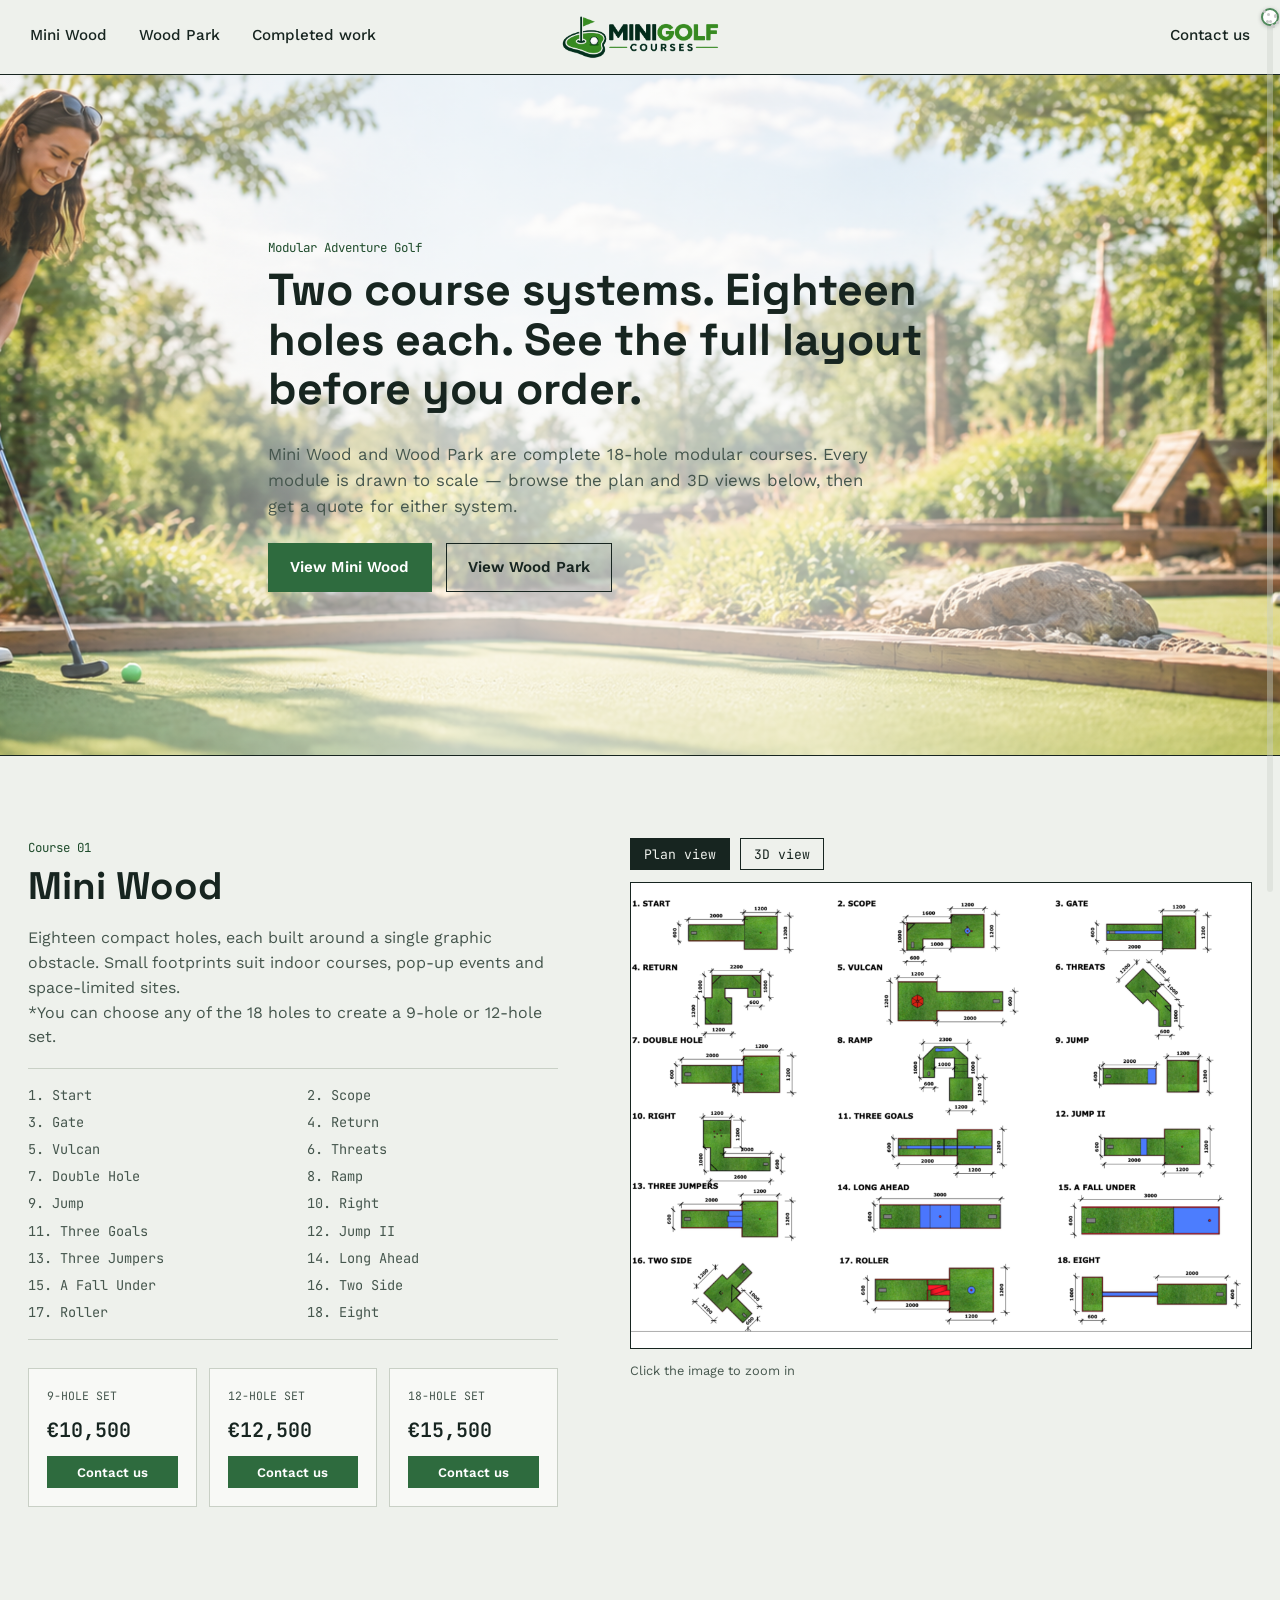
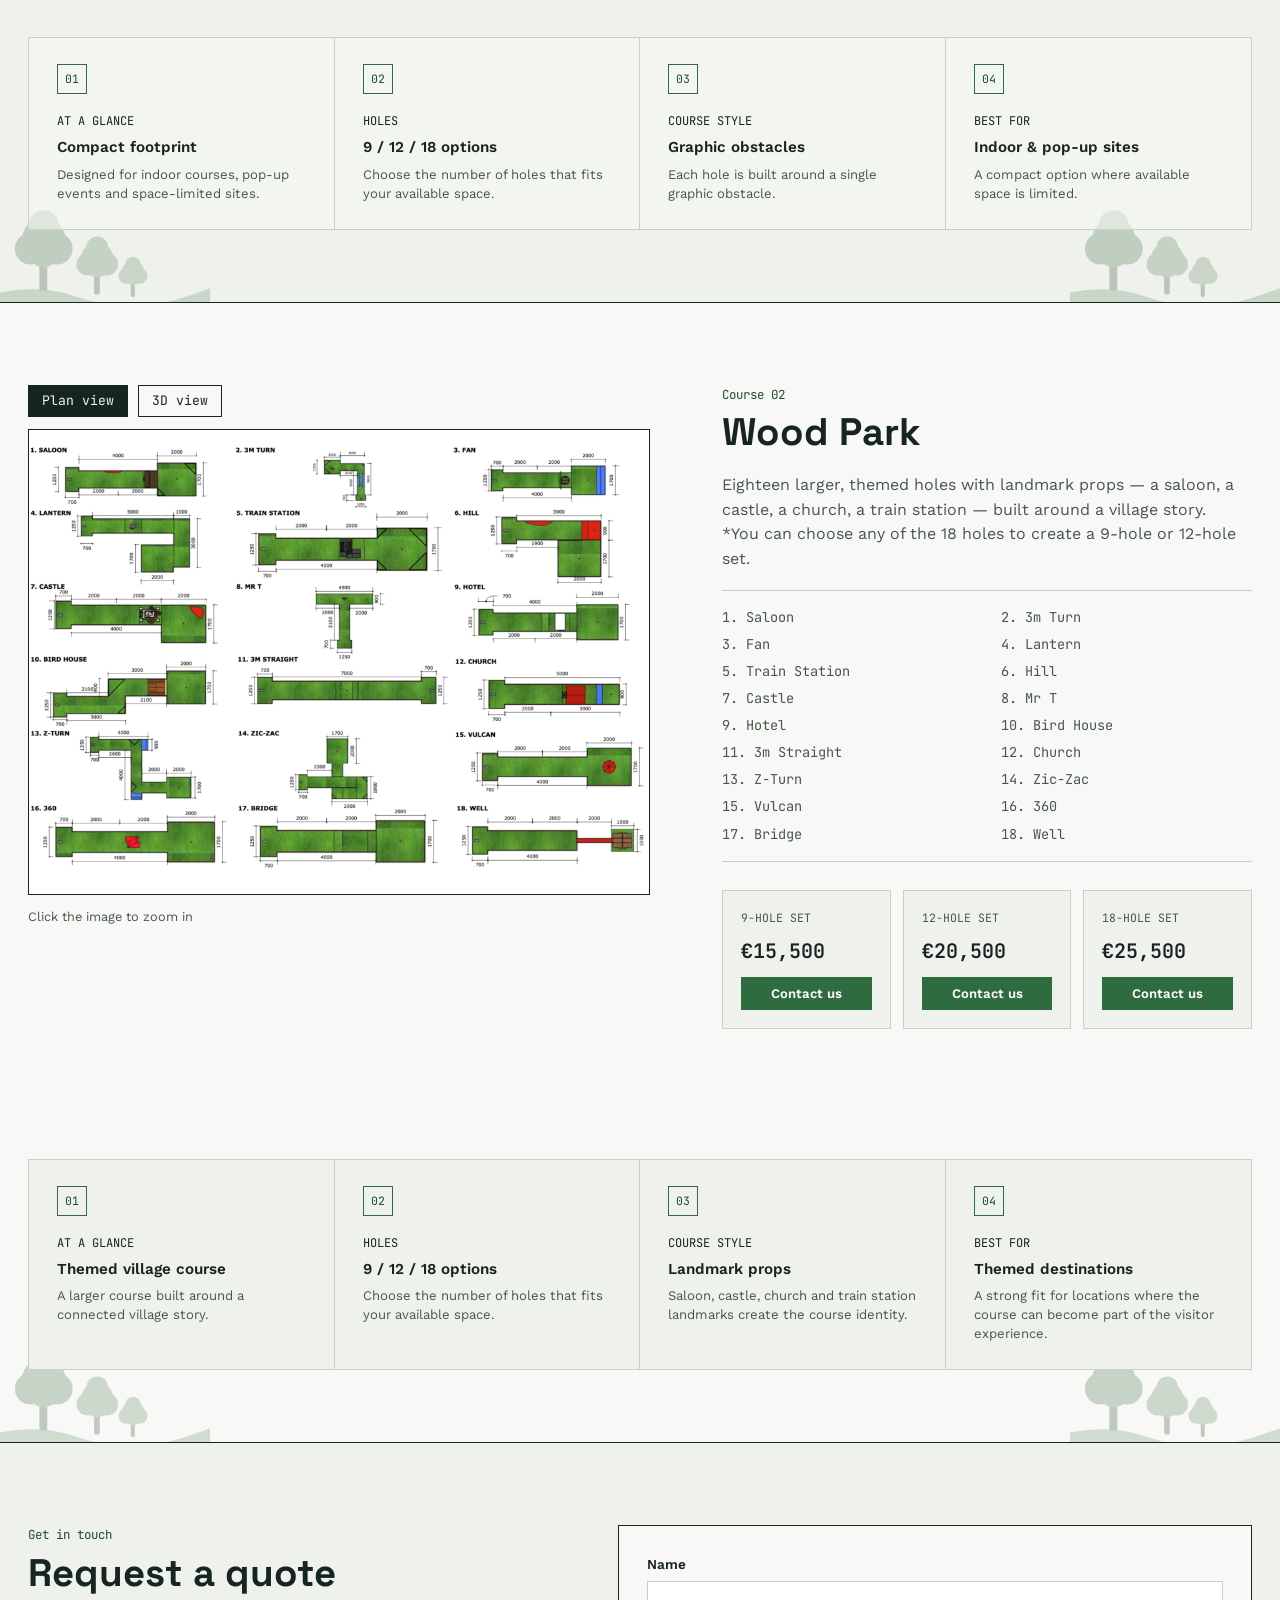
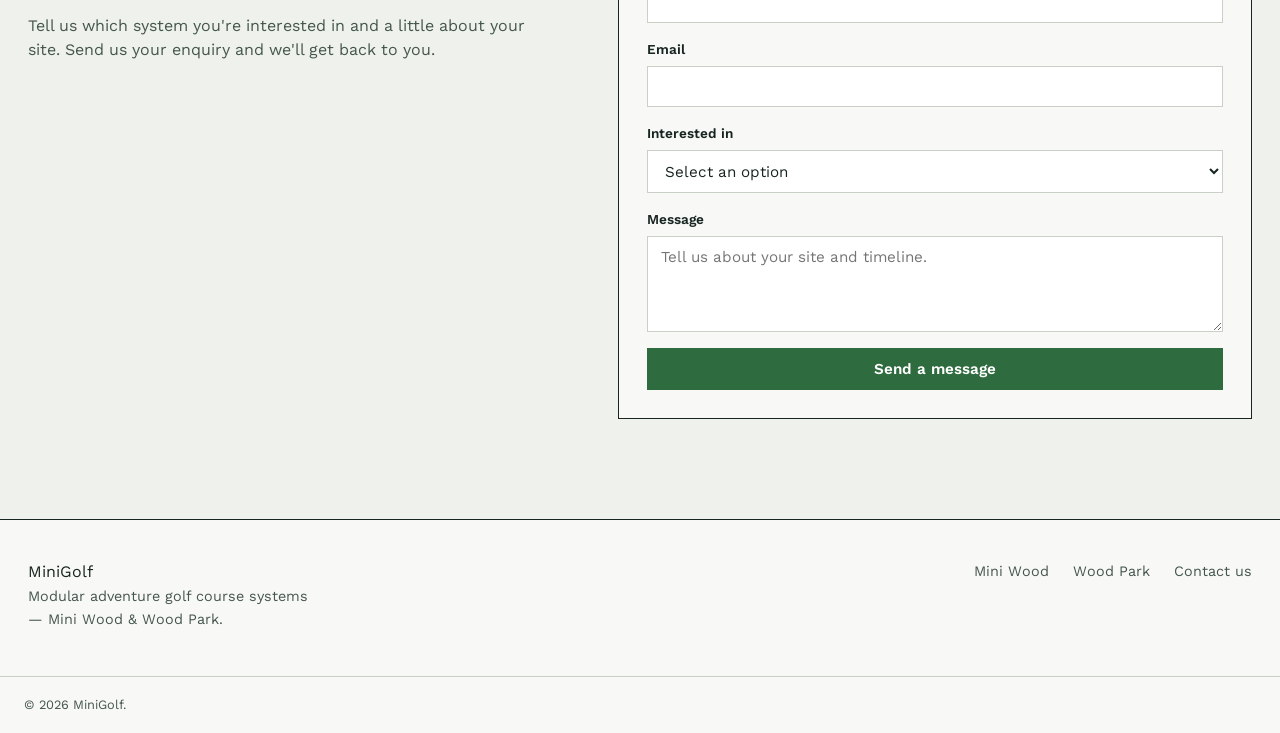
==== index.html @ 48b7d024 "Add MiniGolf favicon to main page" ====
<!DOCTYPE html>
<html lang="en">
<head>
  <meta charset="UTF-8">
  <meta name="viewport" content="width=device-width, initial-scale=1.0">
  <title>MiniGolf — Mini Wood & Wood Park Course Systems</title>
  <meta name="description" content="MiniGolf sells two modular adventure golf systems, Mini Wood and Wood Park. View the full course layouts and get a quote.">

  <link rel="icon" type="image/svg+xml" href="favicon.svg">

  <link rel="preconnect" href="https://fonts.googleapis.com">
  <link rel="preconnect" href="https://fonts.gstatic.com" crossorigin>
  <link href="https://fonts.googleapis.com/css2?family=Space+Grotesk:wght@500;600;700&family=Work+Sans:wght@400;500;600&family=JetBrains+Mono:wght@500;600&display=swap" rel="stylesheet">

  <link rel="stylesheet" href="css/style.css">
</head>

<body>
  <!-- MINI GOLF SCROLL TRACK -->
<div class="golf-scrollbar" aria-hidden="true">
  <div class="golf-scroll-track">
    <div class="golf-ball">
      <span></span>
    </div>
  </div>
</div>

<svg
  width="0"
  height="0"
  style="position:absolute;overflow:hidden"
  aria-hidden="true"
>
  <defs>

    <symbol id="course-tree-scene" viewBox="0 0 240 160">

      <!-- Soft ground -->
      <path
        d="M0 132
           C38 125 63 128 91 138
           C124 149 160 151 190 143
           C211 138 226 132 240 127
           L240 160
           L0 160 Z"
        fill="#8FAF91"
      />

      <!-- Large tree -->
      <g transform="translate(22 20)">
        <!-- trunk -->
        <rect
          x="23"
          y="62"
          width="9"
          height="48"
          rx="3"
          fill="#687E68"
        />

        <!-- crown -->
        <circle cx="28" cy="52" r="25" fill="#789779"/>
        <circle cx="13" cy="62" r="18" fill="#789779"/>
        <circle cx="43" cy="62" r="18" fill="#789779"/>
        <circle cx="28" cy="35" r="17" fill="#789779"/>
        <circle cx="28" cy="65" r="18" fill="#789779"/>
      </g>

      <!-- Medium tree -->
      <g transform="translate(91 55) scale(.72)">
        <rect
          x="23"
          y="62"
          width="9"
          height="48"
          rx="3"
          fill="#687E68"
        />

        <circle cx="28" cy="52" r="25" fill="#86A486"/>
        <circle cx="13" cy="62" r="18" fill="#86A486"/>
        <circle cx="43" cy="62" r="18" fill="#86A486"/>
        <circle cx="28" cy="35" r="17" fill="#86A486"/>
        <circle cx="28" cy="65" r="18" fill="#86A486"/>
      </g>

      <!-- Small tree -->
      <g transform="translate(138 82) scale(.5)">
        <rect
          x="23"
          y="62"
          width="9"
          height="48"
          rx="3"
          fill="#687E68"
        />

        <circle cx="28" cy="52" r="25" fill="#8DA98D"/>
        <circle cx="13" cy="62" r="18" fill="#8DA98D"/>
        <circle cx="43" cy="62" r="18" fill="#8DA98D"/>
        <circle cx="28" cy="35" r="17" fill="#8DA98D"/>
        <circle cx="28" cy="65" r="18" fill="#8DA98D"/>
      </g>

    </symbol>

  </defs>
</svg>
  <!-- ============ HEADER ============ -->
  <header class="site-header">
    <div class="wrap header-inner">
      <nav class="nav-side nav-left" aria-label="Primary">
        <a href="#mini-wood">Mini Wood</a>
        <a href="#wood-park">Wood Park</a>
        <a href="Completed-work.html">Completed work</a>
      </nav>

      <a href="#top" class="logo">
        <img src="images/logo.png" alt="MiniGolf" class="logo-img">
      </a>

      <nav class="nav-side nav-right" aria-label="Secondary">
        <a href="#contact">Contact us</a>
      </nav>
    </div>
  </header>

  <main id="top">

    <!-- ============ HERO ============ -->
    <section class="hero">
      <div class="wrap hero-inner">
        <p class="eyebrow-line">Modular Adventure Golf</p>
        <h1>Two course systems. Eighteen holes each. See the full layout before you order.</h1>
        <p class="hero-sub">
          Mini Wood and Wood Park are complete 18-hole modular courses.
          Every module is drawn to scale — browse the plan and 3D views below,
          then get a quote for either system.
        </p>

        <div class="hero-actions">
          <a href="#mini-wood" class="btn btn-primary">View Mini Wood</a>
          <a href="#wood-park" class="btn btn-line">View Wood Park</a>
        </div>
      </div>
    </section>

    <!-- ============ MINI WOOD ============ -->
<section class="collection" id="mini-wood">

  <!-- MINI WOOD CORNER TREES -->
  <div class="course-trees" aria-hidden="true">

    <div class="course-tree bottom-left">
      <svg viewBox="0 0 240 160">
        <use href="#course-tree-scene"></use>
      </svg>
    </div>

    <div class="course-tree bottom-right">
      <svg viewBox="0 0 240 160">
        <use href="#course-tree-scene"></use>
      </svg>
    </div>

  </div>

  <div class="wrap collection-inner">

    <div class="collection-info">

      <div class="course-heading">
        <p class="eyebrow-line">Course 01</p>
        <h2>Mini Wood</h2>

        <p>
          Eighteen compact holes, each built around a single graphic obstacle.
          Small footprints suit indoor courses, pop-up events and space-limited sites.<br>
          *You can choose any of the 18 holes to create a 9-hole or 12-hole set.
        </p>
      </div>

      <ul class="hole-list">
        <li>1. Start</li>
        <li>2. Scope</li>
        <li>3. Gate</li>
        <li>4. Return</li>
        <li>5. Vulcan</li>
        <li>6. Threats</li>
        <li>7. Double Hole</li>
        <li>8. Ramp</li>
        <li>9. Jump</li>
        <li>10. Right</li>
        <li>11. Three Goals</li>
        <li>12. Jump II</li>
        <li>13. Three Jumpers</li>
        <li>14. Long Ahead</li>
        <li>15. A Fall Under</li>
        <li>16. Two Side</li>
        <li>17. Roller</li>
        <li>18. Eight</li>
      </ul>

      <div class="tier-grid">

        <div class="tier-card">
          <span class="tier-label">9-hole set</span>
          <span class="tier-price" id="price-mini-wood-9">&euro;10,500</span>
          <button class="btn btn-primary quote-btn" data-value="Mini Wood — 9 holes">
            Contact us
          </button>
        </div>

        <div class="tier-card">
          <span class="tier-label">12-hole set</span>
          <span class="tier-price" id="price-mini-wood-12">&euro;12,500</span>
          <button class="btn btn-primary quote-btn" data-value="Mini Wood — 12 holes">
            Contact us
          </button>
        </div>

        <div class="tier-card">
          <span class="tier-label">18-hole set</span>
          <span class="tier-price" id="price-mini-wood-18">&euro;15,500</span>
          <button class="btn btn-primary quote-btn" data-value="Mini Wood — 18 holes">
            Contact us
          </button>
        </div>

      </div>

    </div>

    <div class="collection-viewer">

      <div class="viewer-tabs">
        <button class="view-tab active" data-target="mw-plans">
          Plan view
        </button>

        <button class="view-tab" data-target="mw-3d">
          3D view
        </button>
      </div>

      <div class="viewer-frame">
        <img
          id="mw-plans"
          class="viewer-img active"
          src="images/sheets/mini-wood-plans.png"
          alt="Mini Wood plan view — all 18 holes"
        >

        <img
          id="mw-3d"
          class="viewer-img"
          src="images/sheets/mini-wood-3d.png"
          alt="Mini Wood 3D view — all 18 holes"
        >
      </div>

      <p class="viewer-hint">
        Click the image to zoom in
      </p>

    </div>

    <!-- MINI WOOD INFORMATION BOXES -->
    <div class="course-features">

      <div class="feature-item">
        <span class="feature-number">01</span>
        <span class="feature-title">At a glance</span>
        <span class="feature-main">Compact footprint</span>
        <span class="feature-text">
          Designed for indoor courses, pop-up events and space-limited sites.
        </span>
      </div>

      <div class="feature-item">
        <span class="feature-number">02</span>
        <span class="feature-title">Holes</span>
        <span class="feature-main">9 / 12 / 18 options</span>
        <span class="feature-text">
          Choose the number of holes that fits your available space.
        </span>
      </div>

      <div class="feature-item">
        <span class="feature-number">03</span>
        <span class="feature-title">Course style</span>
        <span class="feature-main">Graphic obstacles</span>
        <span class="feature-text">
          Each hole is built around a single graphic obstacle.
        </span>
      </div>

      <div class="feature-item">
        <span class="feature-number">04</span>
        <span class="feature-title">Best for</span>
        <span class="feature-main">Indoor &amp; pop-up sites</span>
        <span class="feature-text">
          A compact option where available space is limited.
        </span>
      </div>

    </div>

  </div>

</section>

    <!-- ============ WOOD PARK ============ -->
<section class="collection alt" id="wood-park">

  <!-- WOOD PARK CORNER TREES -->
  <div class="course-trees" aria-hidden="true">

    <div class="course-tree bottom-left">
      <svg viewBox="0 0 240 160">
        <use href="#course-tree-scene"></use>
      </svg>
    </div>

    <div class="course-tree bottom-right">
      <svg viewBox="0 0 240 160">
        <use href="#course-tree-scene"></use>
      </svg>
    </div>

  </div>

  <div class="wrap collection-inner reverse">

    <div class="collection-viewer">

      <div class="viewer-tabs">
        <button class="view-tab active" data-target="wp-plans">
          Plan view
        </button>

        <button class="view-tab" data-target="wp-3d">
          3D view
        </button>
      </div>

      <div class="viewer-frame">
        <img
          id="wp-plans"
          class="viewer-img active"
          src="images/sheets/wood-park-plans.png"
          alt="Wood Park plan view — all 18 holes"
        >

        <img
          id="wp-3d"
          class="viewer-img"
          src="images/sheets/wood-park-3d.png"
          alt="Wood Park 3D view — all 18 holes"
        >
      </div>

      <p class="viewer-hint">
        Click the image to zoom in
      </p>

    </div>

    <div class="collection-info">

      <div class="course-heading">
        <p class="eyebrow-line">Course 02</p>
        <h2>Wood Park</h2>

        <p>
          Eighteen larger, themed holes with landmark props — a saloon,
          a castle, a church, a train station — built around a village story.<br>
          *You can choose any of the 18 holes to create a 9-hole or 12-hole set.
        </p>
      </div>

      <ul class="hole-list">
        <li>1. Saloon</li>
        <li>2. 3m Turn</li>
        <li>3. Fan</li>
        <li>4. Lantern</li>
        <li>5. Train Station</li>
        <li>6. Hill</li>
        <li>7. Castle</li>
        <li>8. Mr T</li>
        <li>9. Hotel</li>
        <li>10. Bird House</li>
        <li>11. 3m Straight</li>
        <li>12. Church</li>
        <li>13. Z-Turn</li>
        <li>14. Zic-Zac</li>
        <li>15. Vulcan</li>
        <li>16. 360</li>
        <li>17. Bridge</li>
        <li>18. Well</li>
      </ul>

      <div class="tier-grid">

        <div class="tier-card">
          <span class="tier-label">9-hole set</span>
          <span class="tier-price" id="price-wood-park-9">&euro;15,500</span>
          <button class="btn btn-primary quote-btn" data-value="Wood Park — 9 holes">
            Contact us
          </button>
        </div>

        <div class="tier-card">
          <span class="tier-label">12-hole set</span>
          <span class="tier-price" id="price-wood-park-12">&euro;20,500</span>
          <button class="btn btn-primary quote-btn" data-value="Wood Park — 12 holes">
            Contact us
          </button>
        </div>

        <div class="tier-card">
          <span class="tier-label">18-hole set</span>
          <span class="tier-price" id="price-wood-park-18">&euro;25,500</span>
          <button class="btn btn-primary quote-btn" data-value="Wood Park — 18 holes">
            Contact us
          </button>
        </div>

      </div>

    </div>

    <!-- WOOD PARK INFORMATION BOXES -->
    <div class="course-features">

      <div class="feature-item">
        <span class="feature-number">01</span>
        <span class="feature-title">At a glance</span>
        <span class="feature-main">Themed village course</span>
        <span class="feature-text">
          A larger course built around a connected village story.
        </span>
      </div>

      <div class="feature-item">
        <span class="feature-number">02</span>
        <span class="feature-title">Holes</span>
        <span class="feature-main">9 / 12 / 18 options</span>
        <span class="feature-text">
          Choose the number of holes that fits your available space.
        </span>
      </div>

      <div class="feature-item">
        <span class="feature-number">03</span>
        <span class="feature-title">Course style</span>
        <span class="feature-main">Landmark props</span>
        <span class="feature-text">
          Saloon, castle, church and train station landmarks create the course identity.
        </span>
      </div>

      <div class="feature-item">
        <span class="feature-number">04</span>
        <span class="feature-title">Best for</span>
        <span class="feature-main">Themed destinations</span>
        <span class="feature-text">
          A strong fit for locations where the course can become part of the visitor experience.
        </span>
      </div>

    </div>

  </div>

</section>
    <!-- ============ CONTACT ============ -->
    <section class="contact" id="contact">
      <div class="wrap contact-inner">

        <div>
          <p class="eyebrow-line">Get in touch</p>
          <h2>Request a quote</h2>

          <p>
            Tell us which system you're interested in and a little about your site.
            Send us your enquiry and we'll get back to you.
          </p>
        </div>

        <form
          id="quoteForm"
          class="quote-form"
          action="https://formspree.io/f/mqpaayvl"
          method="POST"
        >

          <label>
            Name
            <input type="text" name="name" required>
          </label>

          <label>
            Email
            <input type="email" name="email" required>
          </label>

          <label>
            Interested in
            <select name="course" id="courseSelect" required>
              <option value="" disabled selected>Select an option</option>
              <option value="Mini Wood — 9 holes">Mini Wood — 9 holes</option>
              <option value="Mini Wood — 12 holes">Mini Wood — 12 holes</option>
              <option value="Mini Wood — 18 holes">Mini Wood — 18 holes</option>
              <option value="Wood Park — 9 holes">Wood Park — 9 holes</option>
              <option value="Wood Park — 12 holes">Wood Park — 12 holes</option>
              <option value="Wood Park — 18 holes">Wood Park — 18 holes</option>
            </select>
          </label>

          <label>
            Message
            <textarea
              name="message"
              rows="4"
              placeholder="Tell us about your site and timeline."
            ></textarea>
          </label>

          <input
            type="hidden"
            name="subject"
            value="New MiniGolf enquiry"
          >

          <button type="submit" class="btn btn-primary">
            Send a message
          </button>

          <div
            id="quoteFormSuccess"
            role="status"
            aria-live="polite"
            style="display:none; margin-top:16px; padding:12px 16px; border:1px solid #8fbd91; background:#eef8ef; color:#2f6b35; border-radius:8px; font-weight:600;"
          >
            ✓ Message sent successfully!
          </div>

          <div
            id="quoteFormError"
            role="alert"
            aria-live="assertive"
            style="display:none; margin-top:16px; padding:12px 16px; border:1px solid #d99; background:#fff1f1; color:#9b3030; border-radius:8px; font-weight:600;"
          >
            Sorry, something went wrong. Please try again.
          </div>

        </form>

      </div>
    </section>

  </main>

  <!-- ============ FOOTER ============ -->
  <footer class="site-footer">
    <div class="wrap footer-inner">

      <div>
        <span class="logo">MiniGolf</span>
        <p>
          Modular adventure golf course systems — Mini Wood &amp; Wood Park.
        </p>
      </div>

      <div class="footer-cols">
        <a href="#mini-wood">Mini Wood</a>
        <a href="#wood-park">Wood Park</a>
        <a href="#contact">Contact us</a>
      </div>

    </div>

    <div class="wrap footer-bottom">
      <p>&copy; <span id="year"></span> MiniGolf.</p>
    </div>
  </footer>

  <!-- ============ IMAGE LIGHTBOX ============ -->
  <div
    class="lightbox"
    id="lightbox"
    role="dialog"
    aria-hidden="true"
    aria-label="Enlarged view"
  >
    <button id="lightboxClose" aria-label="Close">&times;</button>
    <img id="lightboxImg" src="" alt="">
  </div>

  <script src="js/script.js"></script>

</body>
</html>
---- css/style.css ----
/* ==========================================================
   MiniGolf — stylesheet
   ========================================================== */

:root {
  --paper: #EEF1EC;
  --paper-raised: #F8F9F6;
  --ink: #172520;
  --ink-soft: #45564D;
  --line: #C9D0C6;
  --turf: #2E6B3E;
  --turf-dark: #1F4C2C;
  --red: #A93226;

  --font-display: "Space Grotesk", sans-serif;
  --font-body: "Work Sans", sans-serif;
  --font-mono: "JetBrains Mono", monospace;

  --wrap: 1500px;
}

* {
  box-sizing: border-box;
}

html {
  scroll-behavior: smooth;
}

@media (prefers-reduced-motion: reduce) {
  html {
    scroll-behavior: auto;
  }

  * {
    animation-duration: 0.001ms !important;
    transition-duration: 0.001ms !important;
  }
}

body {
  margin: 0;
  background: var(--paper);
  color: var(--ink);
  font-family: var(--font-body);
  font-size: 16px;
  line-height: 1.55;
  -webkit-font-smoothing: antialiased;
}

h1,
h2 {
  font-family: var(--font-display);
  color: var(--ink);
  line-height: 1.1;
  margin: 0 0 0.5em;
}

h1 {
  font-size: clamp(2rem, 4vw, 2.8rem);
  font-weight: 700;
}

h2 {
  font-size: clamp(1.6rem, 3vw, 2.4rem);
  font-weight: 700;
}

p {
  margin: 0 0 1em;
  color: var(--ink-soft);
}

a {
  color: var(--turf-dark);
}

.mono {
  font-family: var(--font-mono);
}

code {
  font-family: var(--font-mono);
  background: var(--paper-raised);
  padding: 0.1em 0.4em;
  border: 1px solid var(--line);
  font-size: 0.9em;
}

.wrap {
  max-width: var(--wrap);
  margin: 0 auto;
  padding: 0 28px;
}

.eyebrow-line {
  font-family: var(--font-mono);
  font-size: 0.78rem;
  color: var(--turf-dark);
  margin: 0 0 0.6em;
}


/* ---------- buttons ---------- */

.btn {
  display: inline-block;
  font-family: var(--font-body);
  font-weight: 600;
  font-size: 0.95rem;
  padding: 0.75em 1.4em;
  border: 1.5px solid var(--ink);
  text-decoration: none;
  cursor: pointer;
  background: transparent;
  color: var(--ink);
  transition:
    background 0.15s ease,
    color 0.15s ease,
    transform 0.1s ease;
}

.btn-primary {
  background: var(--turf);
  border-color: var(--turf);
  color: #fff;
}

.btn-primary:hover {
  background: var(--turf-dark);
  border-color: var(--turf-dark);
}

.btn-line:hover {
  background: var(--ink);
  color: var(--paper);
}

.btn:active {
  transform: translateY(1px);
}


/* ---------- header ---------- */

.site-header {
  position: sticky;
  top: 0;
  z-index: 30;
  background: var(--paper);
  border-bottom: 1.5px solid var(--ink);
}

.header-inner {
  display: grid;
  grid-template-columns: 1fr auto 1fr;
  align-items: center;
  gap: 20px;
  padding: 8px 28px;
}

.logo {
  justify-self: center;
  display: flex;
  align-items: center;
}

.logo-img {
  width: 280px;
  height: 58px;
  object-fit: contain;
  display: block;
}

.nav-side {
  display: flex;
  gap: 28px;
}

.nav-left {
  justify-self: start;
}

.nav-right {
  justify-self: end;
}

.nav-side a {
  text-decoration: none;
  color: var(--ink);
  font-weight: 500;
  font-size: 0.95rem;
  padding: 4px 2px;
  border-bottom: 2px solid transparent;
  white-space: nowrap;
}

.nav-side a:hover {
  border-bottom-color: var(--red);
}

/* ---------- hero ---------- */

.hero {
  position: relative;
  min-height: 680px;
  padding: 100px 0;
  display: flex;
  align-items: center;

  background-image:
    linear-gradient(
      90deg,
      rgba(255, 255, 255, 0.12) 0%,
      rgba(255, 255, 255, 0.68) 36%,
      rgba(255, 255, 255, 0.60) 64%,
      rgba(255, 255, 255, 0.10) 100%
    ),
    url("../images/Banner.png");

background-size: cover;
background-repeat: no-repeat;
background-position: center;
background-color: #1f241f;
}

.hero-inner {
  position: relative;
  z-index: 2;
  max-width: 800px;
  margin: 0 auto;
}

.hero h1 {
  max-width: 800px;
  margin-bottom: 28px;
}

.hero-sub {
  font-size: 1.05rem;
  max-width: 60ch;
}

.hero-actions {
  display: flex;
  gap: 14px;
  flex-wrap: wrap;
  margin-top: 24px;
}

@media (max-width: 900px) {
  .hero {
    min-height: 600px;
    padding: 80px 0;
  }
}

@media (max-width: 560px) {
  .hero {
    min-height: 620px;
    padding: 70px 0;
  }
}


/* ---------- course sections ---------- */

.collection {
  padding: 82px 0 72px;
  border-top: 1.5px solid var(--ink);
}

.collection.alt {
  background: var(--paper-raised);
}

.collection-inner {
  display: grid;
  grid-template-columns: 0.92fr 1.08fr;
  gap: 72px;
  align-items: start;
}

.collection-inner.reverse {
  grid-template-columns: 1.08fr 0.92fr;
}

.collection-inner.reverse .collection-info {
  order: 2;
}

.collection-inner.reverse .collection-viewer {
  order: 1;
}


/* ---------- course information ---------- */

.collection-info > p:not(.eyebrow-line) {
  max-width: 58ch;
  font-size: 1rem;
}

.hole-list {
  list-style: none;
  margin: 18px 0 28px;
  padding: 16px 0;
  border-top: 1px solid var(--line);
  border-bottom: 1px solid var(--line);
  display: grid;
  grid-template-columns: repeat(2, 1fr);
  gap: 6px 28px;
  font-family: var(--font-mono);
  font-size: 0.85rem;
  color: var(--ink-soft);
}


/* ---------- pricing ---------- */

.tier-grid {
  display: grid;
  grid-template-columns: repeat(3, 1fr);
  gap: 12px;
}

.tier-card {
  display: flex;
  flex-direction: column;
  gap: 10px;
  align-items: flex-start;
  border: 1.5px solid var(--line);
  background: var(--paper-raised);
  padding: 18px;
}

.collection.alt .tier-card {
  background: var(--paper);
}

.tier-label {
  font-family: var(--font-mono);
  font-size: 0.72rem;
  color: var(--ink-soft);
  text-transform: uppercase;
}

.tier-price {
  font-family: var(--font-mono);
  font-weight: 600;
  font-size: 1.25rem;
  color: var(--ink);
}

.tier-card .btn {
  width: 100%;
  text-align: center;
  font-size: 0.82rem;
  padding: 0.6em 0.6em;
}


/* ---------- viewer ---------- */

.collection-viewer {
  display: flex;
  flex-direction: column;
  gap: 12px;
}

.viewer-tabs {
  display: flex;
  gap: 10px;
  margin-bottom: 0;
}

.view-tab {
  font-family: var(--font-mono);
  font-size: 0.82rem;
  background: none;
  border: 1.5px solid var(--ink);
  padding: 0.5em 1em;
  cursor: pointer;
  color: var(--ink);
}

.view-tab.active {
  background: var(--ink);
  color: var(--paper);
}

.viewer-frame {
  position: relative;
  border: 1.5px solid var(--ink);
  background: #fff;
  aspect-ratio: 4 / 3;
  overflow: hidden;
}

.viewer-img {
  position: absolute;
  inset: 0;
  width: 100%;
  height: 100%;
  object-fit: contain;
  opacity: 0;
  pointer-events: none;
  cursor: zoom-in;
  transition: opacity 0.15s ease;
}

.viewer-img.active {
  opacity: 1;
  pointer-events: auto;
}

.viewer-hint {
  font-size: 0.8rem;
  margin: 0;
  color: var(--ink-soft);
}


/* ---------- at a glance ---------- */

.course-features {
  margin-top: 58px;
  border: 1.5px solid var(--line);
  background: rgba(248, 249, 246, 0.55);
  display: grid;
  grid-template-columns: repeat(4, 1fr);
}

.collection.alt .course-features {
  background: var(--paper);
}

.feature-item {
  padding: 26px 28px;
  min-height: 145px;
  border-right: 1px solid var(--line);
}

.feature-item:last-child {
  border-right: none;
}

.feature-number {
  display: block;
  width: 30px;
  height: 30px;
  border: 1.5px solid var(--turf);
  color: var(--turf-dark);
  font-family: var(--font-mono);
  font-size: 0.72rem;
  line-height: 27px;
  text-align: center;
  margin-bottom: 18px;
}

.feature-title {
  display: block;
  font-family: var(--font-mono);
  font-size: 0.75rem;
  color: var(--ink);
  text-transform: uppercase;
  margin-bottom: 5px;
}

.feature-main {
  display: block;
  font-size: 0.95rem;
  font-weight: 600;
  color: var(--ink);
  margin-bottom: 5px;
}

.feature-text {
  display: block;
  font-size: 0.82rem;
  line-height: 1.45;
  color: var(--ink-soft);
}


/* ---------- contact ---------- */

.contact {
  padding: 82px 0 100px;
  border-top: 1.5px solid var(--ink);
}

.contact-inner {
  display: grid;
  grid-template-columns: 0.9fr 1.1fr;
  gap: 72px;
}

.quote-form {
  display: flex;
  flex-direction: column;
  gap: 16px;
  background: var(--paper-raised);
  border: 1.5px solid var(--ink);
  padding: 28px;
}

.quote-form label {
  display: flex;
  flex-direction: column;
  gap: 6px;
  font-size: 0.85rem;
  font-weight: 600;
  color: var(--ink);
}

.quote-form input,
.quote-form textarea,
.quote-form select {
  font-family: var(--font-body);
  font-size: 0.95rem;
  padding: 0.7em 0.8em;
  border: 1.5px solid var(--line);
  background: #fff;
  color: var(--ink);
}

.quote-form select {
  cursor: pointer;
}

.quote-form input:focus,
.quote-form textarea:focus,
.quote-form select:focus {
  outline: 2px solid var(--turf);
  outline-offset: 1px;
  border-color: var(--turf);
}


/* ---------- footer ---------- */

.site-footer {
  border-top: 1.5px solid var(--ink);
  padding-top: 40px;
  background: var(--paper-raised);
}

.footer-inner {
  display: flex;
  justify-content: space-between;
  gap: 32px;
  flex-wrap: wrap;
  padding-bottom: 32px;
}

.footer-inner p {
  font-size: 0.9rem;
  max-width: 32ch;
}

.footer-cols {
  display: flex;
  gap: 24px;
  align-items: flex-start;
}

.footer-cols a {
  text-decoration: none;
  color: var(--ink-soft);
  font-size: 0.9rem;
}

.footer-bottom {
  border-top: 1px solid var(--line);
  padding: 18px 24px;
  font-size: 0.8rem;
  color: var(--ink-soft);
}

.footer-bottom p {
  margin: 0;
}


/* ---------- lightbox ---------- */

.lightbox {
  position: fixed;
  inset: 0;
  z-index: 80;
  display: none;
  align-items: center;
  justify-content: center;
  background: rgba(23, 37, 32, 0.85);
  padding: 24px;
}

.lightbox.show {
  display: flex;
}

.lightbox img {
  max-width: 100%;
  max-height: 100%;
  border: 1px solid var(--line);
}

#lightboxClose {
  position: fixed;
  top: 20px;
  right: 28px;
  background: none;
  border: none;
  font-size: 2.2rem;
  cursor: pointer;
  color: #fff;
}


/* ---------- responsive ---------- */

@media (max-width: 1100px) {
  .collection-inner,
  .collection-inner.reverse {
    grid-template-columns: 1fr;
    gap: 44px;
  }

  .collection-inner.reverse .collection-info,
  .collection-inner.reverse .collection-viewer {
    order: initial;
  }

  .collection-viewer {
    max-width: 900px;
  }

  .course-features {
    grid-template-columns: repeat(2, 1fr);
  }

  .feature-item:nth-child(2) {
    border-right: none;
  }

  .feature-item:nth-child(-n + 2) {
    border-bottom: 1px solid var(--line);
  }
}

@media (max-width: 900px) {
  .contact-inner {
    grid-template-columns: 1fr;
  }

  .hole-list {
    grid-template-columns: 1fr 1fr;
  }
}

@media (max-width: 700px) {
  .header-inner {
    grid-template-columns: 1fr;
    justify-items: center;
    row-gap: 10px;
    padding: 14px 24px;
  }

  .nav-left {
    order: 2;
    justify-self: center;
  }

  .logo {
    order: 1;
  }

  .nav-right {
    order: 3;
    justify-self: center;
  }

  .course-features {
    grid-template-columns: 1fr;
  }

  .feature-item {
    border-right: none;
    border-bottom: 1px solid var(--line);
  }

  .feature-item:last-child {
    border-bottom: none;
  }
}

@media (max-width: 560px) {
  .tier-grid {
    grid-template-columns: 1fr;
  }

  .hole-list {
    grid-template-columns: 1fr;
  }

  .wrap {
    padding-left: 20px;
    padding-right: 20px;
  }

  .collection {
    padding: 60px 0;
  }

  .course-features {
    margin-top: 42px;
  }
}
/* =========================================================
   COURSE CORNER TREES
   Bottom corners only
   ========================================================= */

.collection {
  position: relative;
  overflow: hidden;
}

.collection-inner,
.collection > .wrap:not(.collection-inner) {
  position: relative;
  z-index: 2;
}

.course-trees {
  position: absolute;
  inset: 0;
  pointer-events: none;
  z-index: 1;
}

.course-tree {
  position: absolute;
  width: 210px;
  height: 150px;
  opacity: 0.38;
}

.course-tree svg {
  display: block;
  width: 100%;
  height: 100%;
}

/* BOTTOM LEFT */
.course-tree.bottom-left {
  bottom: 0;
  left: 0;
}

/* BOTTOM RIGHT */
.course-tree.bottom-right {
  bottom: 0;
  right: 0;
}

/* Keep information panel above the trees */
.course-features {
  position: relative;
  z-index: 3;
}

@media (max-width: 900px) {
  .course-tree {
    width: 150px;
    height: 110px;
    opacity: 0.30;
  }
}

@media (max-width: 560px) {
  .course-tree {
    width: 100px;
    height: 75px;
    opacity: 0.20;
  }
}
/* =========================================================
   FINAL COURSE TREE POSITIONING
   ========================================================= */

.course-tree {
  position: absolute;
  width: 210px;
  height: 150px;
  opacity: 0.38;
}

.course-tree svg {
  display: block;
  width: 100%;
  height: 100%;
}

/* BOTTOM TREES
   Keep the artwork upright and move it slightly
   upward so the trees grow from the bottom edge. */
.course-tree.bottom-left {
  bottom: -20px;
  left: 0;
}

.course-tree.bottom-right {
  bottom: -20px;
  right: 0;
}

@media (max-width: 900px) {
  .course-tree {
    width: 150px;
    height: 110px;
    opacity: 0.30;
  }

  .course-tree.bottom-left,
  .course-tree.bottom-right {
    bottom: -15px;
  }
}

@media (max-width: 560px) {
  .course-tree {
    width: 100px;
    height: 75px;
    opacity: 0.20;
  }

  .course-tree.bottom-left,
  .course-tree.bottom-right {
    bottom: -10px;
  }
}
/* =========================================================
   MINI GOLF SCROLLBAR
   ========================================================= */

html {
  scrollbar-width: none;
}

html::-webkit-scrollbar {
  display: none;
}

/* The whole scrollbar */
.golf-scrollbar {
  position: fixed;
  top: 0;
  right: 0;
  width: 22px;
  height: 100vh;
  z-index: 100;
  pointer-events: none;
}

.golf-scroll-track {
  position: absolute;
  top: 8px;
  bottom: 8px;
  left: 9px;
  width: 6px;
  background: rgba(203, 209, 203, 0.4);
  border-radius: 10px;
}
.golf-ball {
  position: absolute;
  left: 50%;
  top: 0;

  width: 18px;
  height: 18px;

  transform: translateX(-50%);
  border-radius: 50%;

  background: #ffffff;
  border: 2px solid #4f8a5b;
  box-shadow: 0 1px 4px rgba(0, 0, 0, 0.25);

  pointer-events: auto;
  cursor: grab;
  touch-action: none;
}

.golf-ball:active {
  cursor: grabbing;
}

/* Golf-ball dimples */
.golf-ball::before,
.golf-ball::after,
.golf-ball span {
  content: "";
  position: absolute;
  width: 3px;
  height: 3px;
  background: #c9c9c9;
  border-radius: 50%;
}

.golf-ball::before {
  top: 3px;
  left: 4px;
  box-shadow:
    7px 1px 0 #c9c9c9,
    2px 7px 0 #c9c9c9,
    9px 8px 0 #c9c9c9,
    5px 12px 0 #c9c9c9;
}

.golf-ball::after {
  top: 5px;
  left: 11px;
  box-shadow:
    -8px 5px 0 #c9c9c9,
    -3px 9px 0 #c9c9c9;
}

/* Hide it on small screens */
@media (max-width: 700px) {
  .golf-scrollbar {
    display: none;
  }
}
/* =========================================================
   COMPLETED WORK PAGE
   FULL SCREEN PROJECT SLIDER
   ========================================================= */

.completed-work-page {
  background: #f4f5f0;
}

.completed-work-intro {
  position: relative;

  height: calc(100vh - var(--completed-header-height, 75px));
  min-height: calc(100vh - var(--completed-header-height, 75px));

  display: flex;
  align-items: center;
  justify-content: center;

  text-align: center;
  padding: 80px 28px;

  overflow: hidden;

  scroll-margin-top: var(--completed-header-height, 75px);
}

.completed-work-intro::before {
  content: "";
  position: absolute;
  inset: 0;

  background-image: url("../images/banner2.png");
  background-size: cover;
  background-position: center;
  background-repeat: no-repeat;

  filter: blur(1px);
  transform: scale(1.02);

  z-index: 0;
}

.completed-work-intro::after {
  content: "";
  position: absolute;
  inset: 0;

  background: rgba(0, 0, 0, 0.18);

  z-index: 1;
}

.completed-work-intro .wrap {
  position: relative;
  z-index: 2;

  max-width: 850px;
  padding: 20px 30px;

  background: transparent;
}

.completed-work-intro h1 {
  margin: 10px 0 20px;
  color: #ffffff;

  text-shadow:
    0 2px 6px rgba(0, 0, 0, 0.7);
}

.completed-work-intro p {
  color: #ffffff;

  text-shadow:
    0 2px 5px rgba(0, 0, 0, 0.7);
}

.completed-work-intro p:last-child {
  max-width: 650px;
  margin: 0 auto;
}


/* ---------- completed projects ---------- */

.completed-projects {
  position: relative;
  width: 100%;
}

.completed-project {
  width: 100%;
  height: calc(100vh - var(--completed-header-height, 75px));
  min-height: calc(100vh - var(--completed-header-height, 75px));

  display: grid;
  grid-template-columns: 1fr 1fr;

  margin: 0;
  padding: 0;

  scroll-margin-top: var(--completed-header-height, 75px);
}

.completed-project.reverse .completed-image {
  order: 2;
}

.completed-project.reverse .completed-text {
  order: 1;
}


/* ---------- project images ---------- */

.completed-image {
  width: 100%;
  height: 100%;

  overflow: hidden;

  background: #ffffff;
}

.completed-image img {
  display: block;

  width: 100%;
  height: 100%;

  object-fit: cover;

  cursor: pointer;
}


/* ---------- project text ---------- */

.completed-text {
  width: 100%;
  height: 100%;

  display: flex;
  flex-direction: column;
  justify-content: center;

  padding: 70px;

  box-sizing: border-box;
}

.completed-text h2 {
  margin: 10px 0 20px;
}

.completed-text p:last-child {
  max-width: 500px;
  line-height: 1.7;
}


/* ---------- project navigation dots ---------- */

/* Hidden visually — one-screen scrolling stays unchanged. */
.completed-dots {
  display: none;
}


/* =========================================================
   COURSE INFORMATION BOXES
   ========================================================= */

.collection-inner > .course-features {
  grid-column: 1 / -1;
  width: 100%;
  order: 3;
}

/* =========================================================
   COMPLETED WORK IMAGE GALLERY
   ========================================================= */

.completed-gallery {
  position: relative;
  width: 100%;
  height: 100%;
  overflow: hidden;
  background: #ffffff;
}

.gallery-images {
  position: absolute;
  inset: 0;

  display: flex;
  width: 100%;
  height: 100%;

  transform: translateX(-100%);
  transition: transform 0.45s ease;
  will-change: transform;
}

.completed-gallery-img {
  position: relative;
  flex: 0 0 100%;

  width: 100%;
  height: 100%;

  object-fit: cover;

  opacity: 1;
  visibility: visible;
}


/* Arrows sit inside the image,
   centered vertically on the left and right */

.gallery-arrow {
  position: absolute;

  top: 50%;
  transform: translateY(-50%);

  z-index: 10;

  width: 48px;
  height: 48px;

  border: none;
  border-radius: 50%;

  background: rgba(255, 255, 255, 0.35);

  color: #1d2923;

  font-size: 28px;
  line-height: 1;

  display: flex;
  align-items: center;
  justify-content: center;

  cursor: pointer;

  padding: 0;

  transition:
    background 0.2s ease,
    transform 0.2s ease;
}

.gallery-arrow:hover {
  background: #ffffff;
}

.gallery-prev {
  left: 12px;
}

.gallery-next {
  right: 12px;
}


/* Mobile */

@media (max-width: 700px) {

  .gallery-arrow {
    width: 42px;
    height: 42px;
    font-size: 24px;
  }

  .gallery-prev {
    left: 8px;
  }

  .gallery-next {
    right: 8px;
  }

}

/* ---------- mobile ---------- */
/* =========================================================
   MOBILE COURSE ORDER
   ========================================================= */

@media (max-width: 700px) {

  .collection {
    display: flex;
    flex-direction: column;
  }

  .collection-inner {
    display: contents;
  }

  .collection-info {
    display: contents;
  }

  /* 1. Course title + description */
  .course-heading {
    order: 1;
    width: 100%;
    padding: 0 20px 32px;
  }

  /* 2. Plan / 3D viewer */
  .collection-viewer {
    order: 2;
    width: 100%;
    max-width: none;
    padding: 0 20px;
    margin-bottom: 42px;
  }

  /* Hide the 1–18 hole list on mobile */
  .hole-list {
    display: none;
  }

  /* 3. Four information boxes */
  .course-features {
    order: 3;
    width: calc(100% - 40px);
    margin: 0 20px 42px;
  }

  /* 4. Prices last */
  .tier-grid {
    order: 4;
    width: calc(100% - 40px);
    margin: 0 20px;
  }

}

@media (max-width: 700px) {

  /* Wood Park mobile order */
  .collection-inner.reverse .collection-info {
    display: contents;
  }

  .collection-inner.reverse .course-heading {
    order: 1;
  }

  .collection-inner.reverse .collection-viewer {
    order: 2;
  }

  .collection-inner.reverse .course-features {
    order: 3;
  }

  .collection-inner.reverse .tier-grid {
    order: 4;
  }

}
/* ---------- completed work mobile layout ---------- */

@media (max-width: 700px) {

  .completed-project {
    display: grid;
    grid-template-columns: 1fr;
    grid-template-rows: 1fr 1fr;

    height: calc(100vh - var(--completed-header-height, 75px));
    min-height: calc(100vh - var(--completed-header-height, 75px));
  }

  /* Text always comes first on mobile */
  .completed-project .completed-text {
    order: 1;
    width: 100%;
    height: 100%;
    padding: 30px 24px;

    display: flex;
    flex-direction: column;
    justify-content: center;
  }

  /* Gallery always comes second */
  .completed-project .completed-image {
    order: 2;
    width: 100%;
    height: 100%;
  }

  /* Override the desktop alternating layout */
  .completed-project.reverse .completed-text {
    order: 1;
  }

  .completed-project.reverse .completed-image {
    order: 2;
  }
}

/* ---------- completed work mobile footer ---------- */

@media (max-width: 700px) {
  .completed-work-page .site-footer {
    display: none !important;
  }
}
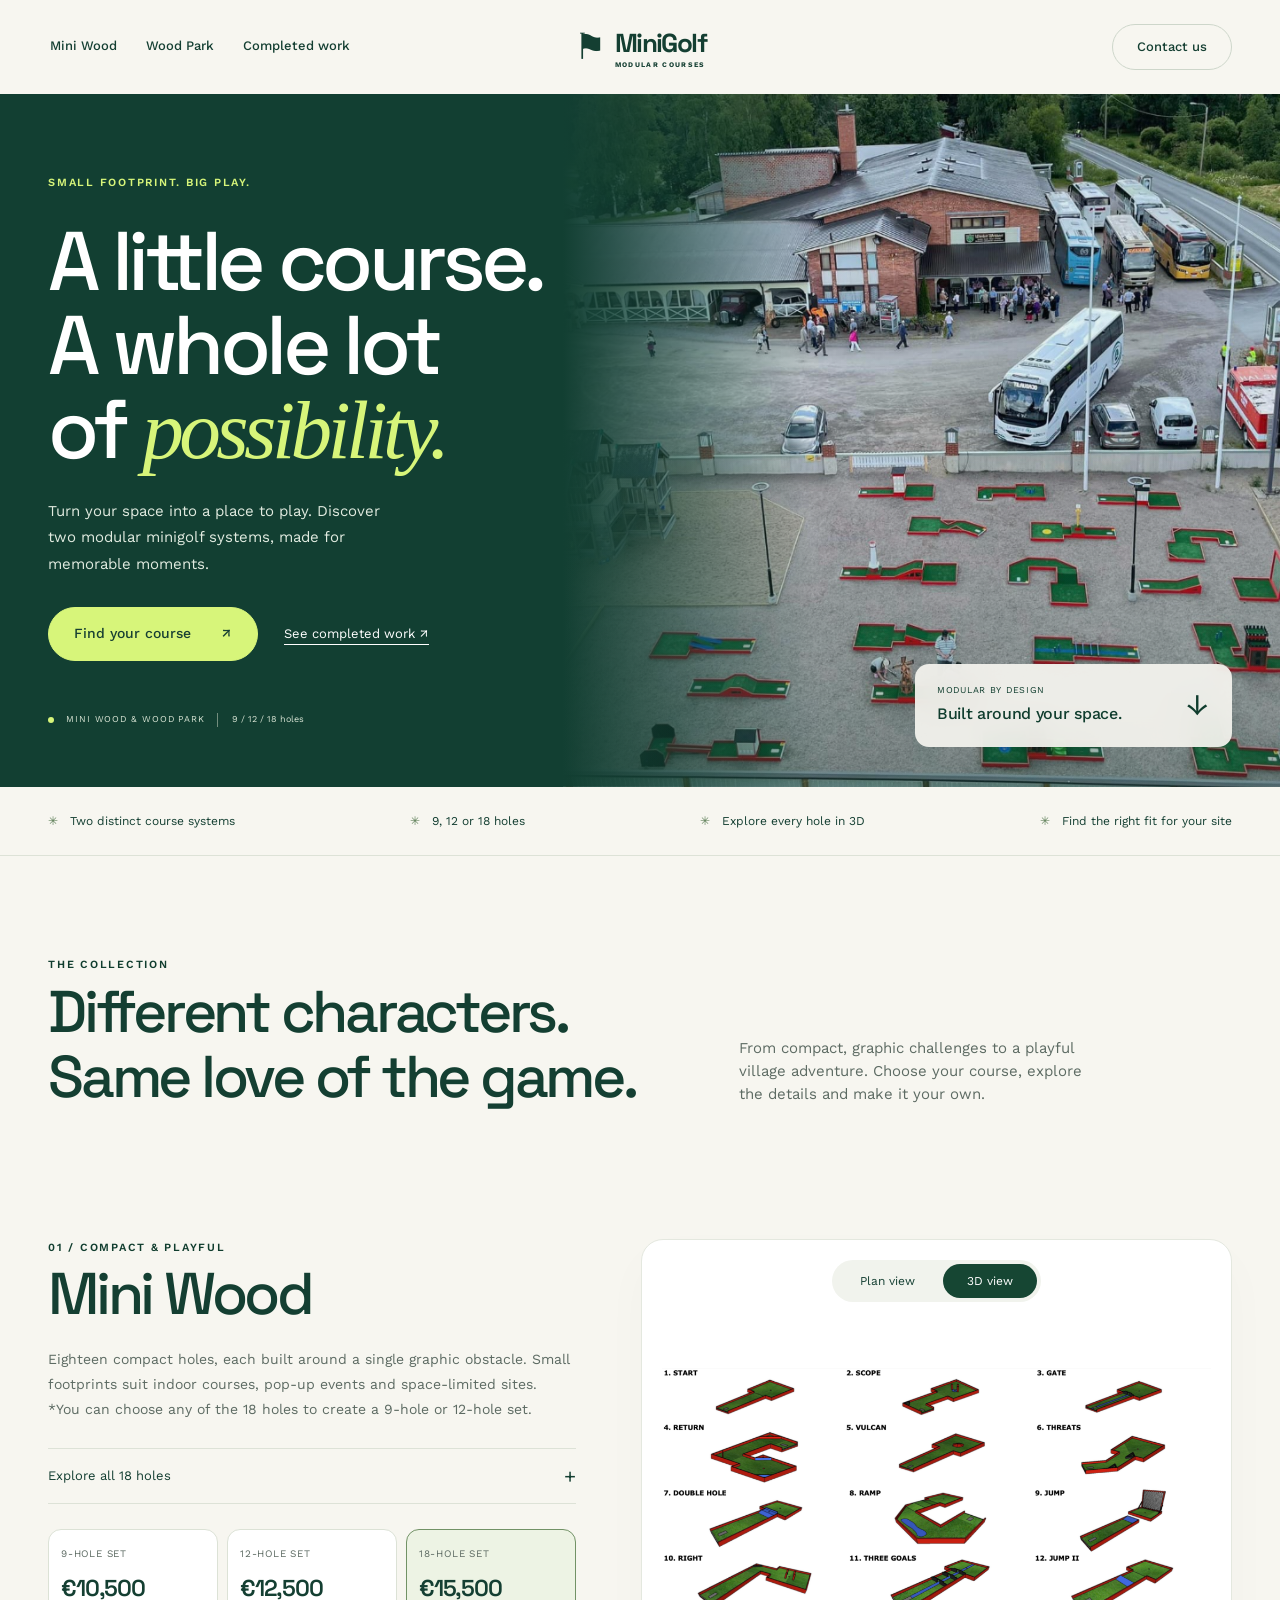
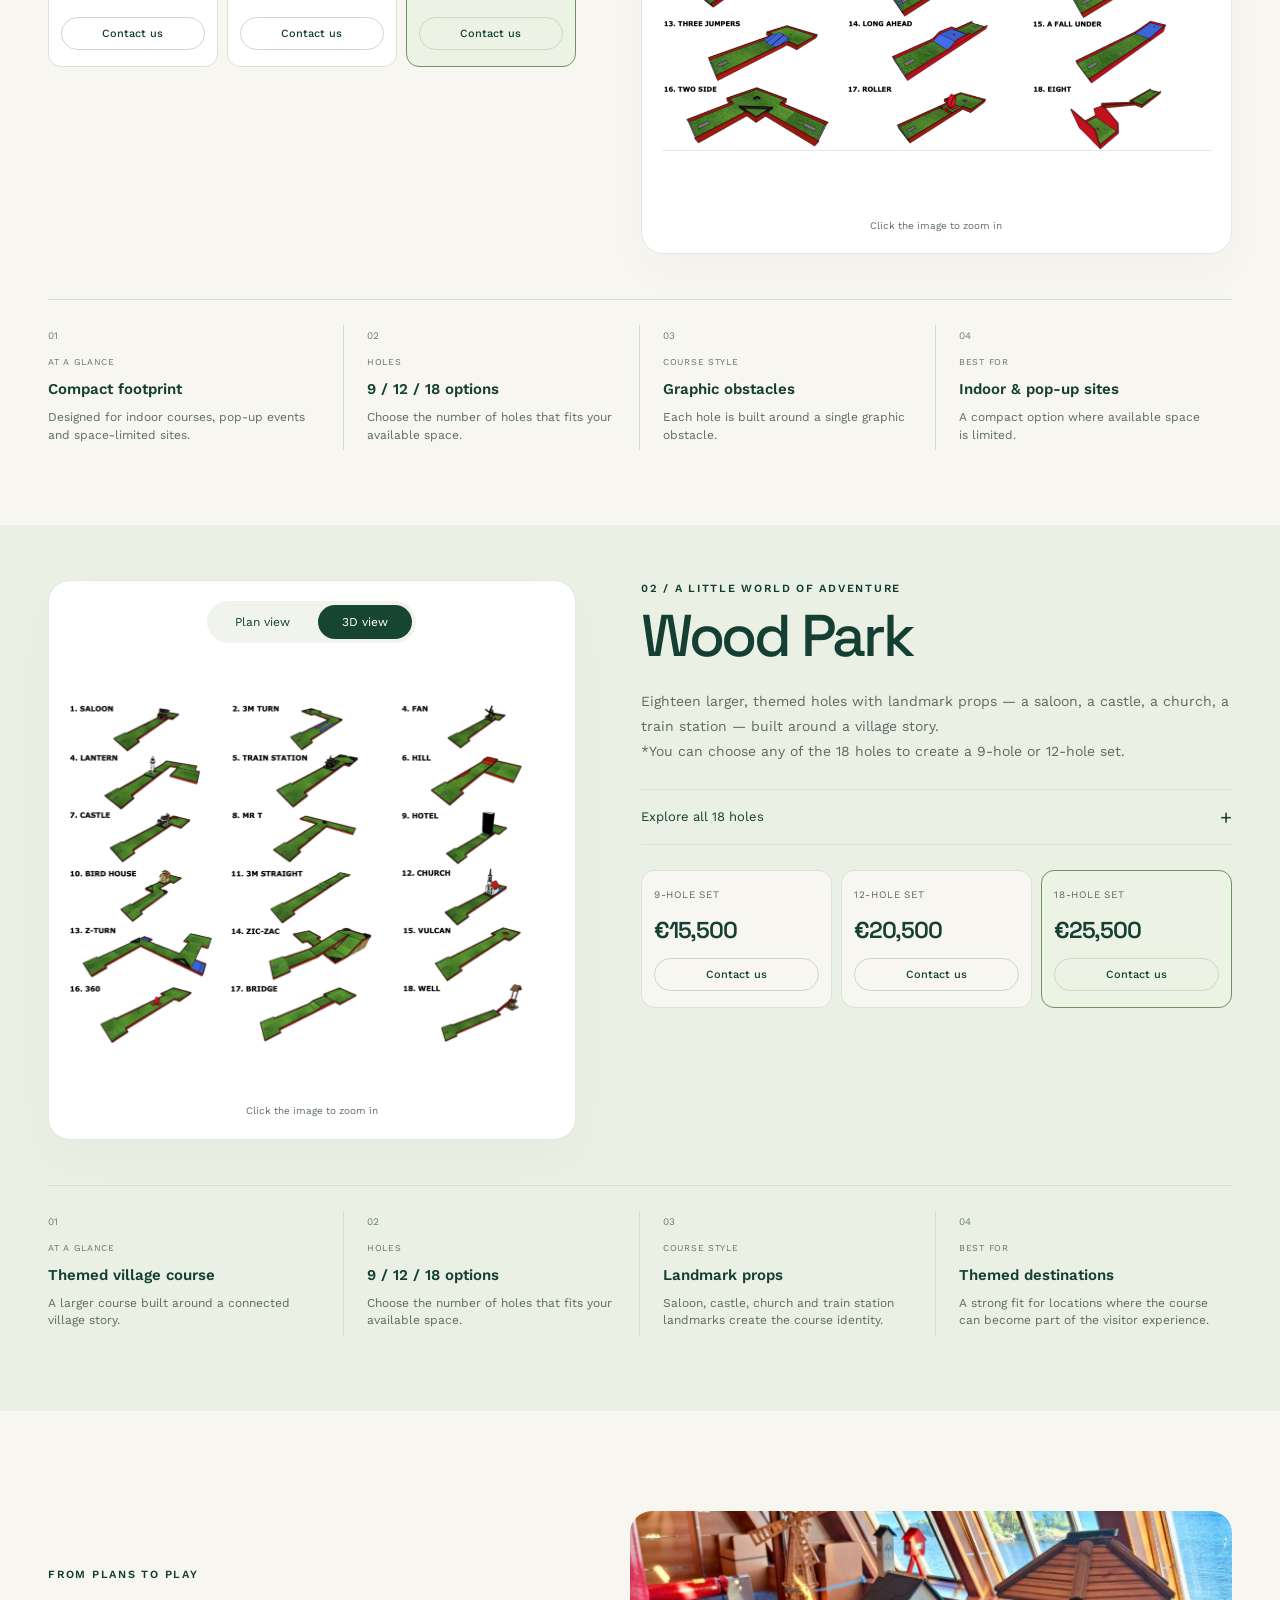
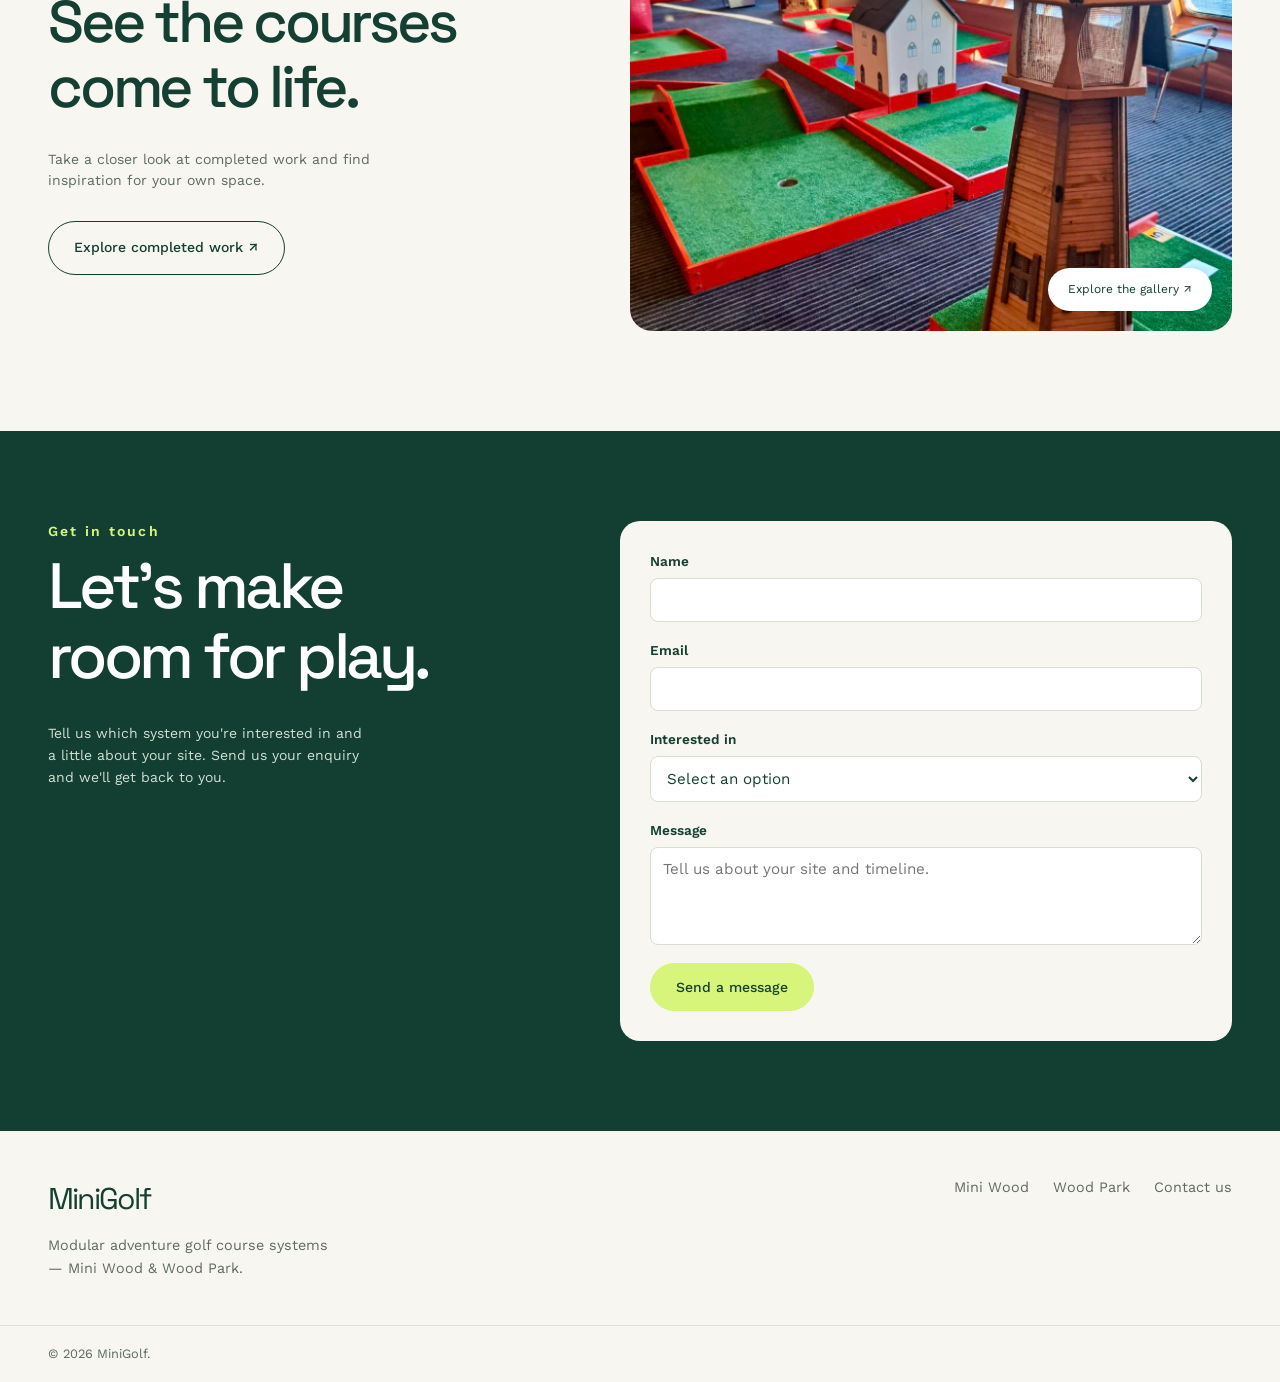
==== commit cfc52aea: "Redesign minigolf homepage with modern course presentation" ====
--- a/index.html
+++ b/index.html
@@ -13,9 +13,12 @@
   <link href="https://fonts.googleapis.com/css2?family=Space+Grotesk:wght@500;600;700&family=Work+Sans:wght@400;500;600&family=JetBrains+Mono:wght@500;600&display=swap" rel="stylesheet">
 
   <link rel="stylesheet" href="css/style.css">
+<meta name="theme-color" content="#123f32">
+<link rel="stylesheet" href="css/redesign.css">
 </head>
 
-<body>
+<body class="redesign">
+<a class="skip-link" href="#courses">Skip to courses</a>
   <!-- MINI GOLF SCROLL TRACK -->
 <div class="golf-scrollbar" aria-hidden="true">
   <div class="golf-scroll-track">
@@ -116,7 +119,7 @@
       </nav>
 
       <a href="#top" class="logo">
-        <img src="images/logo.png" alt="MiniGolf" class="logo-img">
+        <span class="brand-mark" aria-hidden="true">⚑</span><span class="brand-name">MiniGolf<span>MODULAR COURSES</span></span>
       </a>
 
       <nav class="nav-side nav-right" aria-label="Secondary">
@@ -129,21 +132,16 @@
 
     <!-- ============ HERO ============ -->
     <section class="hero">
-      <div class="wrap hero-inner">
-        <p class="eyebrow-line">Modular Adventure Golf</p>
-        <h1>Two course systems. Eighteen holes each. See the full layout before you order.</h1>
-        <p class="hero-sub">
-          Mini Wood and Wood Park are complete 18-hole modular courses.
-          Every module is drawn to scale — browse the plan and 3D views below,
-          then get a quote for either system.
-        </p>
-
-        <div class="hero-actions">
-          <a href="#mini-wood" class="btn btn-primary">View Mini Wood</a>
-          <a href="#wood-park" class="btn btn-line">View Wood Park</a>
-        </div>
-      </div>
-    </section>
+<div class="hero-photo" role="img" aria-label="Modular wooden minigolf course"></div>
+<div class="wrap hero-inner"><p class="eyebrow-line">SMALL FOOTPRINT. BIG PLAY.</p>
+<h1>A little course.<br>A whole lot<br>of <em>possibility.</em></h1>
+<p class="hero-sub">Turn your space into a place to play. Discover two modular minigolf systems, made for memorable moments.</p>
+<div class="hero-actions"><a href="#courses" class="btn btn-primary">Find your course <span aria-hidden="true">↗</span></a><a href="Completed-work.html" class="hero-work">See completed work <span aria-hidden="true">↗</span></a></div>
+<div class="hero-note"><span class="note-dot"></span> MINI WOOD &amp; WOOD PARK <span>9 / 12 / 18 holes</span></div></div>
+<a href="#courses" class="hero-caption"><span>MODULAR BY DESIGN<br><strong>Built around your space.</strong></span><span aria-hidden="true">↓</span></a>
+</section>
+<div class="benefit-strip"><div class="wrap"><span>Two distinct course systems</span><span>9, 12 or 18 holes</span><span>Explore every hole in 3D</span><span>Find the right fit for your site</span></div></div>
+<section class="course-intro wrap" id="courses"><div><p class="eyebrow-line">THE COLLECTION</p><h2>Different characters.<br>Same love of the game.</h2></div><p>From compact, graphic challenges to a playful village adventure. Choose your course, explore the details and make it your own.</p></section>
 
     <!-- ============ MINI WOOD ============ -->
 <section class="collection" id="mini-wood">
@@ -170,7 +168,7 @@
     <div class="collection-info">
 
       <div class="course-heading">
-        <p class="eyebrow-line">Course 01</p>
+        <p class="eyebrow-line">01 / COMPACT &amp; PLAYFUL</p>
         <h2>Mini Wood</h2>
 
         <p>
@@ -180,7 +178,7 @@
         </p>
       </div>
 
-      <ul class="hole-list">
+      <details class="hole-details"><summary>Explore all 18 holes <span aria-hidden="true">+</span></summary><ul class="hole-list">
         <li>1. Start</li>
         <li>2. Scope</li>
         <li>3. Gate</li>
@@ -199,7 +197,7 @@
         <li>16. Two Side</li>
         <li>17. Roller</li>
         <li>18. Eight</li>
-      </ul>
+      </ul></details>
 
       <div class="tier-grid">
 
@@ -234,11 +232,11 @@
     <div class="collection-viewer">
 
       <div class="viewer-tabs">
-        <button class="view-tab active" data-target="mw-plans">
+        <button class="view-tab" data-target="mw-plans">
           Plan view
         </button>
 
-        <button class="view-tab" data-target="mw-3d">
+        <button class="view-tab active" data-target="mw-3d">
           3D view
         </button>
       </div>
@@ -246,14 +244,14 @@
       <div class="viewer-frame">
         <img
           id="mw-plans"
-          class="viewer-img active"
+          class="viewer-img" loading="lazy" tabindex="0" role="button"
           src="images/sheets/mini-wood-plans.png"
           alt="Mini Wood plan view — all 18 holes"
         >
 
         <img
           id="mw-3d"
-          class="viewer-img"
+          class="viewer-img active" loading="lazy" tabindex="0" role="button"
           src="images/sheets/mini-wood-3d.png"
           alt="Mini Wood 3D view — all 18 holes"
         >
@@ -335,11 +333,11 @@
     <div class="collection-viewer">
 
       <div class="viewer-tabs">
-        <button class="view-tab active" data-target="wp-plans">
+        <button class="view-tab" data-target="wp-plans">
           Plan view
         </button>
 
-        <button class="view-tab" data-target="wp-3d">
+        <button class="view-tab active" data-target="wp-3d">
           3D view
         </button>
       </div>
@@ -347,14 +345,14 @@
       <div class="viewer-frame">
         <img
           id="wp-plans"
-          class="viewer-img active"
+          class="viewer-img" loading="lazy" tabindex="0" role="button"
           src="images/sheets/wood-park-plans.png"
           alt="Wood Park plan view — all 18 holes"
         >
 
         <img
           id="wp-3d"
-          class="viewer-img"
+          class="viewer-img active" loading="lazy" tabindex="0" role="button"
           src="images/sheets/wood-park-3d.png"
           alt="Wood Park 3D view — all 18 holes"
         >
@@ -369,7 +367,7 @@
     <div class="collection-info">
 
       <div class="course-heading">
-        <p class="eyebrow-line">Course 02</p>
+        <p class="eyebrow-line">02 / A LITTLE WORLD OF ADVENTURE</p>
         <h2>Wood Park</h2>
 
         <p>
@@ -379,7 +377,7 @@
         </p>
       </div>
 
-      <ul class="hole-list">
+      <details class="hole-details"><summary>Explore all 18 holes <span aria-hidden="true">+</span></summary><ul class="hole-list">
         <li>1. Saloon</li>
         <li>2. 3m Turn</li>
         <li>3. Fan</li>
@@ -398,7 +396,7 @@
         <li>16. 360</li>
         <li>17. Bridge</li>
         <li>18. Well</li>
-      </ul>
+      </ul></details>
 
       <div class="tier-grid">
 
@@ -474,13 +472,14 @@
   </div>
 
 </section>
-    <!-- ============ CONTACT ============ -->
+    <section class="work-preview wrap"><div><p class="eyebrow-line">FROM PLANS TO PLAY</p><h2>See the courses<br>come to life.</h2><p>Take a closer look at completed work and find inspiration for your own space.</p><a class="btn btn-line" href="Completed-work.html">Explore completed work ↗</a></div><a href="Completed-work.html" class="work-image"><img src="images/completed-work/project1/project1.PNG" loading="lazy" alt="Completed modular minigolf project"><span>Explore the gallery ↗</span></a></section>
+<!-- ============ CONTACT ============ -->
     <section class="contact" id="contact">
       <div class="wrap contact-inner">
 
         <div>
           <p class="eyebrow-line">Get in touch</p>
-          <h2>Request a quote</h2>
+          <h2>Let’s make<br>room for play.</h2>
 
           <p>
             Tell us which system you're interested in and a little about your site.
@@ -599,6 +598,7 @@
   </div>
 
   <script src="js/script.js"></script>
+<script src="js/redesign.js"></script>
 
 </body>
 </html>
--- a/css/redesign.css
+++ b/css/redesign.css
@@ -0,0 +1,99 @@
+/* Modern course collection, scoped to the redesigned home page. */
+.redesign{--paper:#f7f6f0;--paper-raised:#fff;--ink:#143f32;--ink-soft:#5d6b63;--line:#dde2d7;--turf:#174e3b;--turf-dark:#103d2e;--wrap:1320px;--font-mono:"Work Sans",sans-serif}
+.redesign h1,.redesign h2{letter-spacing:-.055em;font-weight:500}
+.redesign h2{font-size:clamp(2.5rem,4.6vw,4.4rem)}
+.redesign .wrap{padding-left:48px;padding-right:48px}
+.redesign .golf-scrollbar,.redesign .course-trees{display:none}
+html:has(.redesign){scrollbar-width:auto}
+.redesign .site-header{border:0;background:#f7f6f0f5;backdrop-filter:blur(18px)}
+.redesign .header-inner{height:94px;grid-template-columns:1fr auto 1fr}
+.redesign .logo-img{width:210px;height:52px;mix-blend-mode:multiply}
+.redesign .nav-side{gap:25px}
+.redesign .nav-side a{font-size:13px}
+.redesign .nav-right a{border:1px solid #cdd6ca;border-radius:99px;padding:12px 24px}
+.redesign .btn{border-radius:99px;padding:15px 25px;font-size:14px;font-weight:500;transition:transform .2s,background .2s}
+.redesign .btn:hover{transform:translateY(-2px)}
+.redesign .btn-primary{background:#d7f57a;border-color:#d7f57a;color:#173f32}
+.redesign .btn-primary:hover{background:#c4e85e;border-color:#c4e85e}
+.redesign .hero{padding:80px 0 60px;background:#123f32;min-height:690px;overflow:hidden;align-items:flex-start}
+.redesign .hero-photo{position:absolute;inset:0 0 0 44%;background:linear-gradient(90deg,#123f32 0%,#123f3210 35%),url("../images/completed-work/project2/project2.PNG") center/cover}
+.redesign .hero:after{content:"";position:absolute;inset:0;background:linear-gradient(0deg,#123f3260,transparent 50%);pointer-events:none}
+.redesign .hero-inner{width:100%;max-width:1320px;margin:0 auto}
+.redesign .eyebrow-line{letter-spacing:.16em;font-size:11px;font-weight:600}
+.redesign .hero .eyebrow-line{color:#d7f57a;margin-bottom:28px}
+.redesign .hero h1{font-size:clamp(3.5rem,6.5vw,6.3rem);line-height:1.01;color:#fff;max-width:680px;margin-bottom:26px}
+.redesign .hero h1 em{font-family:Georgia,serif;font-weight:400;color:#d7f57a}
+.redesign .hero-sub{color:#e1ebe0;max-width:360px;font-size:15px;line-height:1.75}
+.redesign .hero-actions{align-items:center;gap:26px;margin-top:30px}
+.redesign .hero-actions .btn span{margin-left:25px}
+.redesign .hero-work{color:white;font-size:13px;text-underline-offset:6px}
+.redesign .hero-note{display:flex;gap:12px;align-items:center;color:#d8e4d4;font-size:9px;letter-spacing:.1em;margin-top:52px}
+.redesign .hero-note>span:last-child{border-left:1px solid #728d7d;padding-left:14px;letter-spacing:0}
+.note-dot{width:6px;height:6px;border-radius:50%;background:#d7f57a}
+.redesign .hero-caption{position:absolute;bottom:40px;right:48px;z-index:3;background:#f7f6f0eb;backdrop-filter:blur(12px);border-radius:14px;padding:18px 22px;display:flex;align-items:center;gap:65px;text-decoration:none;font-size:9px;letter-spacing:.08em}
+.redesign .hero-caption strong{font-weight:500;font-size:16px;letter-spacing:-.02em;display:inline-block;margin-top:4px}
+.redesign .hero-caption>span:last-child{font-size:30px}
+.benefit-strip{border-bottom:1px solid #dde2d7}
+.benefit-strip .wrap{display:flex;justify-content:space-between;gap:20px;padding-top:25px;padding-bottom:25px;font-size:12px}
+.benefit-strip span:before{content:"✳";color:#60815a;margin-right:12px}
+.course-intro{padding-top:100px;padding-bottom:45px;display:grid;grid-template-columns:1.2fr 1fr;gap:100px;align-items:end;scroll-margin-top:100px}
+.course-intro p:last-child{max-width:370px;font-size:15px;margin-bottom:32px}
+.redesign .collection{border:0;padding:55px 0 75px;scroll-margin-top:90px}
+.redesign .collection.alt{background:#eaf0e4}
+.redesign .collection-inner,.redesign .collection-inner.reverse{grid-template-columns:1fr 1.12fr;gap:45px 65px}
+.redesign .collection-heading{margin-bottom:25px}
+.redesign .course-heading h2{margin-bottom:20px}
+.redesign .course-heading p:last-child{font-size:14px;line-height:1.8}
+.redesign .hole-details{margin:25px 0;border-top:1px solid var(--line);border-bottom:1px solid var(--line)}
+.redesign summary{cursor:pointer;padding:17px 0;font-size:13px;list-style:none}
+.redesign summary span{float:right;font-size:20px;line-height:1}
+.redesign .hole-list{border:0;margin:0;padding:5px 0 20px;font-size:11px}
+.redesign .tier-grid{gap:9px}
+.redesign .tier-card{border:1px solid #dce2d6;border-radius:13px;padding:16px 12px;background:#fff}
+.redesign .tier-card:last-child{border-color:#729266;background:#edf3e4}
+.redesign .tier-label{font-size:10px;letter-spacing:.08em}
+.redesign .tier-price{font-family:var(--font-display);font-size:23px;letter-spacing:-.05em}
+.redesign .tier-card .btn{background:transparent;border:1px solid #cdd8c4;color:var(--ink);font-size:11px;padding:9px}
+.redesign .tier-card .btn:hover{background:#d7f57a}
+.redesign .collection-viewer{background:#fff;border:1px solid #e4e8df;border-radius:22px;padding:20px;gap:15px;box-shadow:0 20px 50px #163f3206}
+.redesign .viewer-tabs{justify-content:center;gap:4px;background:#f1f3ed;padding:4px;border-radius:99px;align-self:center}
+.redesign .view-tab{border:0;border-radius:99px;font-size:12px;padding:10px 24px}
+.redesign .view-tab.active{background:#164633;color:white}
+.redesign .viewer-frame{border:0;aspect-ratio:1.13;background:white}
+.redesign .viewer-hint{text-align:center;font-size:10px}
+.redesign .course-features{border:0;border-top:1px solid #d5dece;background:transparent!important;margin-top:0;padding-top:25px}
+.redesign .feature-item{padding:6px 23px;min-height:0;border-color:#d5dece}
+.redesign .feature-item:first-child{padding-left:0}
+.redesign .feature-number{border:0;width:auto;height:auto;line-height:1;text-align:left;font-size:10px;color:#688160;margin-bottom:15px}
+.redesign .feature-title{font-size:9px;color:#66795f;letter-spacing:.08em}
+.redesign .feature-main{font-size:15px;margin:8px 0}
+.redesign .feature-text{font-size:12px}
+.work-preview{display:grid;grid-template-columns:.9fr 1.1fr;gap:90px;align-items:center;padding-top:100px;padding-bottom:100px}
+.work-preview p{max-width:330px;font-size:14px}
+.work-preview .btn{margin-top:15px}
+.work-image{position:relative;display:block;height:420px;border-radius:22px;overflow:hidden;background:#e8eddf}
+.work-image img{width:100%;height:100%;object-fit:cover;transition:transform .4s}
+.work-image:hover img{transform:scale(1.04)}
+.work-image span{position:absolute;bottom:20px;right:20px;padding:12px 20px;border-radius:99px;background:#fff;color:#143f32;font-size:12px}
+.redesign .contact{background:#123f32;border:0;padding:90px 0}
+.redesign .contact h2{color:#fff;font-size:clamp(3rem,5vw,5rem)}
+.redesign .contact .eyebrow-line{color:#d7f57a}
+.redesign .contact p{color:#d2dfd2;max-width:320px;font-size:14px}
+.redesign .quote-form{border:0;border-radius:20px;padding:30px;background:#f7f6f0;gap:18px}
+.redesign .quote-form input,.redesign .quote-form select,.redesign .quote-form textarea{border:1px solid #d7dfd1;border-radius:8px;padding:12px;min-width:0;width:100%}
+.redesign .quote-form textarea{resize:vertical}
+.redesign .quote-form .btn{align-self:flex-start}
+.redesign .site-footer{border:0;background:#f7f6f0;padding-top:45px}
+.redesign .footer-inner .logo{font-family:var(--font-display);font-size:30px;letter-spacing:-.06em;margin-bottom:12px}
+.redesign .footer-cols{flex-wrap:wrap}
+.skip-link{position:fixed;left:20px;top:-100px;z-index:200;padding:15px;background:#d7f57a;color:#143f32}
+.skip-link:focus{top:10px}
+.redesign :focus-visible{outline:3px solid #719b40;outline-offset:5px}
+.redesign .viewer-img:not(.active){visibility:hidden}
+.redesign .lightbox.show{backdrop-filter:blur(10px)}
+@media(min-width:1500px){.redesign .hero-photo{left:47%}}
+@media(max-width:1100px){.redesign .hero-caption{display:none}.redesign .collection-inner,.redesign .collection-inner.reverse{grid-template-columns:1fr 1fr;gap:35px}.redesign .course-features{grid-template-columns:repeat(4,1fr)}.redesign .feature-item:nth-child(-n+2){border-bottom:0}.redesign .nav-side{gap:15px}.redesign .nav-side a{font-size:12px}.redesign .logo-img{width:165px}.work-preview{gap:45px}}
+@media(max-width:800px){.redesign .wrap{padding-left:24px;padding-right:24px}.redesign .header-inner{height:82px;grid-template-columns:auto 1fr;gap:5px}.redesign .header-inner>.logo{grid-column:1;grid-row:1;justify-self:start;order:0}.redesign .nav-left{grid-column:2;grid-row:1;justify-self:end;order:0}.redesign .nav-right{display:none}.redesign .logo-img{width:135px}.redesign .hero{padding:65px 0 50px;min-height:700px}.redesign .hero-photo{left:25%;opacity:.35}.redesign .hero h1{font-size:clamp(3.9rem,10vw,5.5rem)}.redesign .hero-sub{max-width:340px}.course-intro{grid-template-columns:1fr;gap:10px;padding-top:65px}.course-intro p:last-child{max-width:480px;margin-bottom:0}.redesign .collection-inner,.redesign .collection-inner.reverse{grid-template-columns:1fr;gap:30px}.redesign .collection-inner.reverse .collection-info{order:0}.redesign .collection-inner.reverse .collection-viewer{order:1}.redesign .collection-info{max-width:none}.redesign .course-features{grid-template-columns:repeat(2,1fr)}.redesign .feature-item{border:0;padding:14px 0}.benefit-strip .wrap{display:grid;grid-template-columns:1fr 1fr;gap:18px;font-size:11px}.work-preview{grid-template-columns:1fr;gap:30px;padding-top:65px;padding-bottom:65px}.work-image{height:360px}.redesign .contact-inner{gap:30px}.redesign .contact{padding:65px 0}.redesign .footer-cols{gap:16px}}
+@media(max-width:460px){.redesign .nav-side{gap:11px}.redesign .nav-side a{font-size:10px}.redesign .nav-left a:last-child{display:none}.redesign .hero h1{font-size:3.65rem}.redesign .hero-actions{gap:20px}.redesign .hero-work{font-size:11px}.redesign .hero-note{font-size:8px;gap:8px}.redesign .tier-grid{grid-template-columns:repeat(3,minmax(0,1fr))}.redesign .tier-card{padding:13px 9px}.redesign .tier-price{font-size:21px}.redesign .tier-card .btn{font-size:10px;padding:8px 4px}.redesign .viewer-frame{aspect-ratio:1}.redesign .quote-form{padding:22px}.redesign .footer-inner{gap:20px}.benefit-strip span:before{margin-right:6px}}
+
+.redesign .header-inner>.logo{text-decoration:none;gap:9px;color:#143f32}.brand-mark{font-size:36px;line-height:1}.brand-name{font-family:var(--font-display);font-size:26px;letter-spacing:-.06em;font-weight:700}.brand-name>span{display:block;font-family:var(--font-body);font-size:7px;letter-spacing:.19em;margin-top:-4px}.redesign .hero-photo{background-position:center;background-size:cover}@media(max-width:460px){.brand-name{font-size:22px}.brand-mark{font-size:29px}}
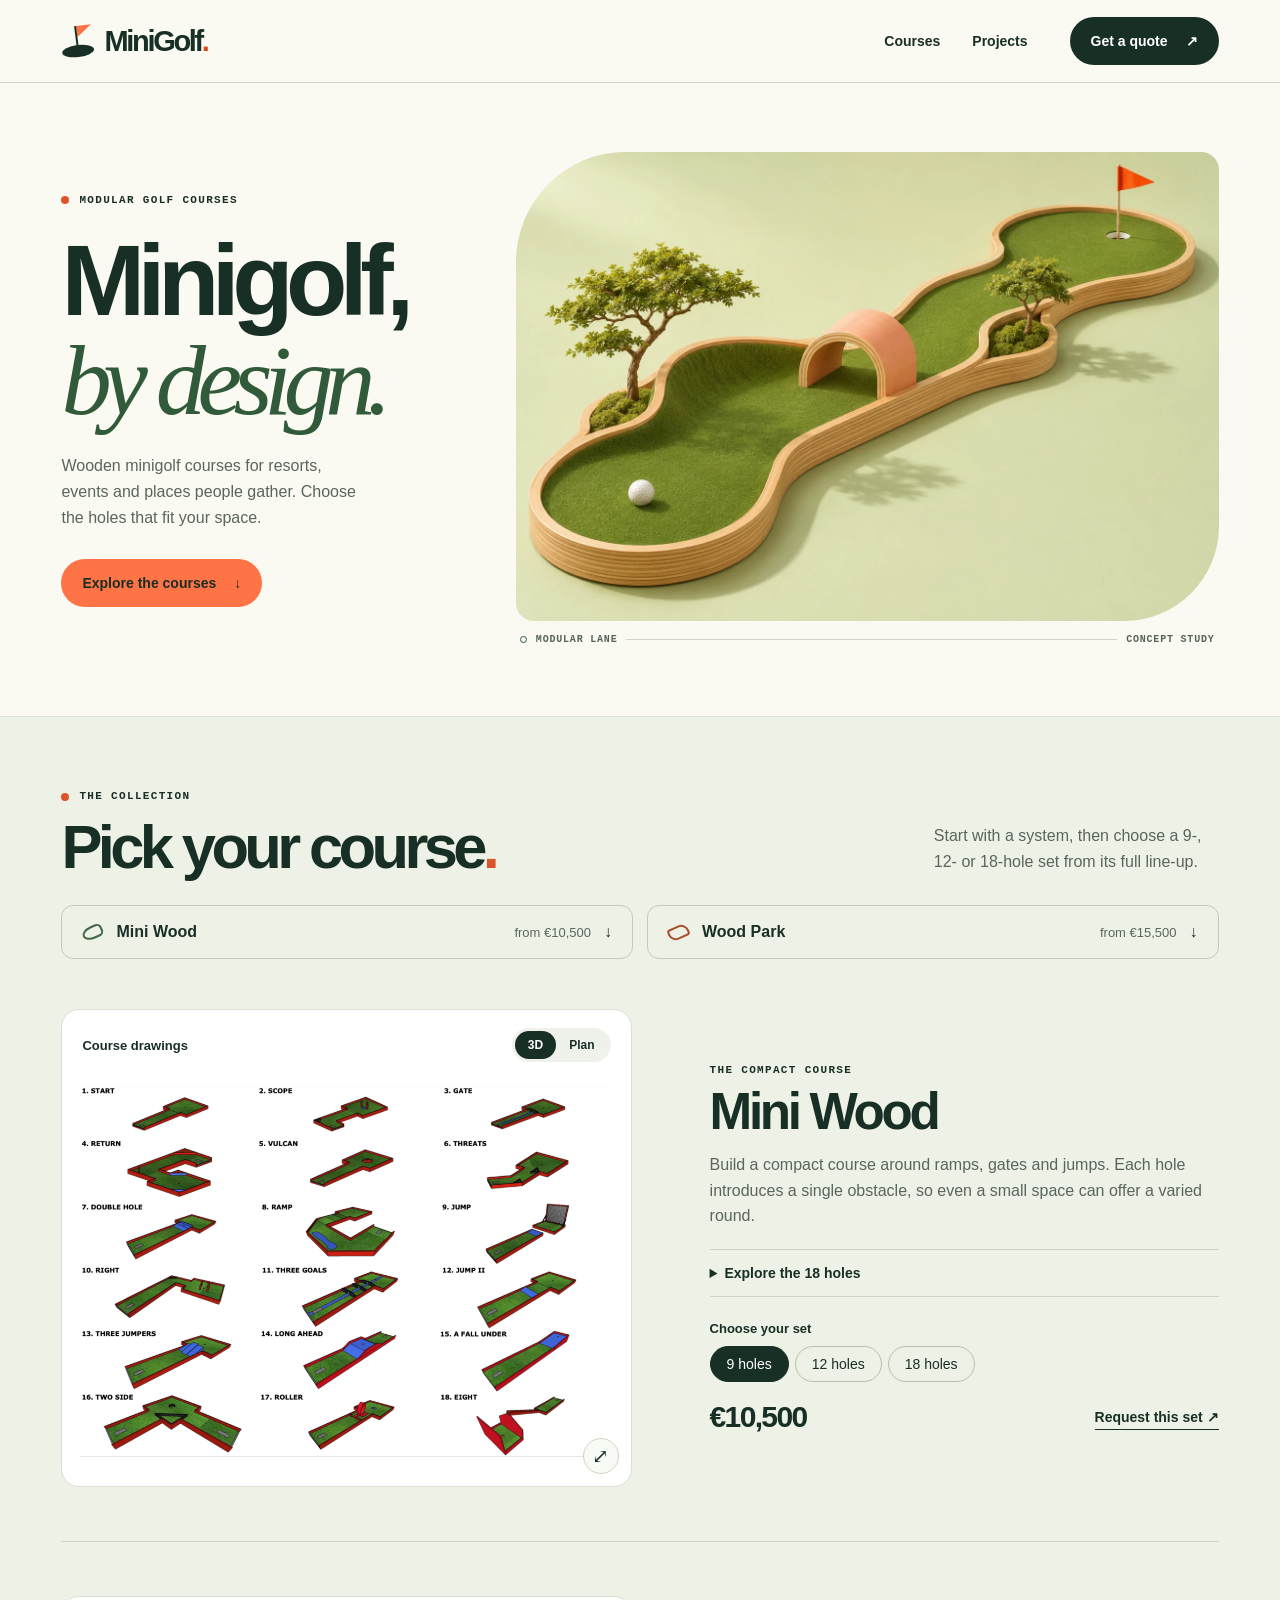
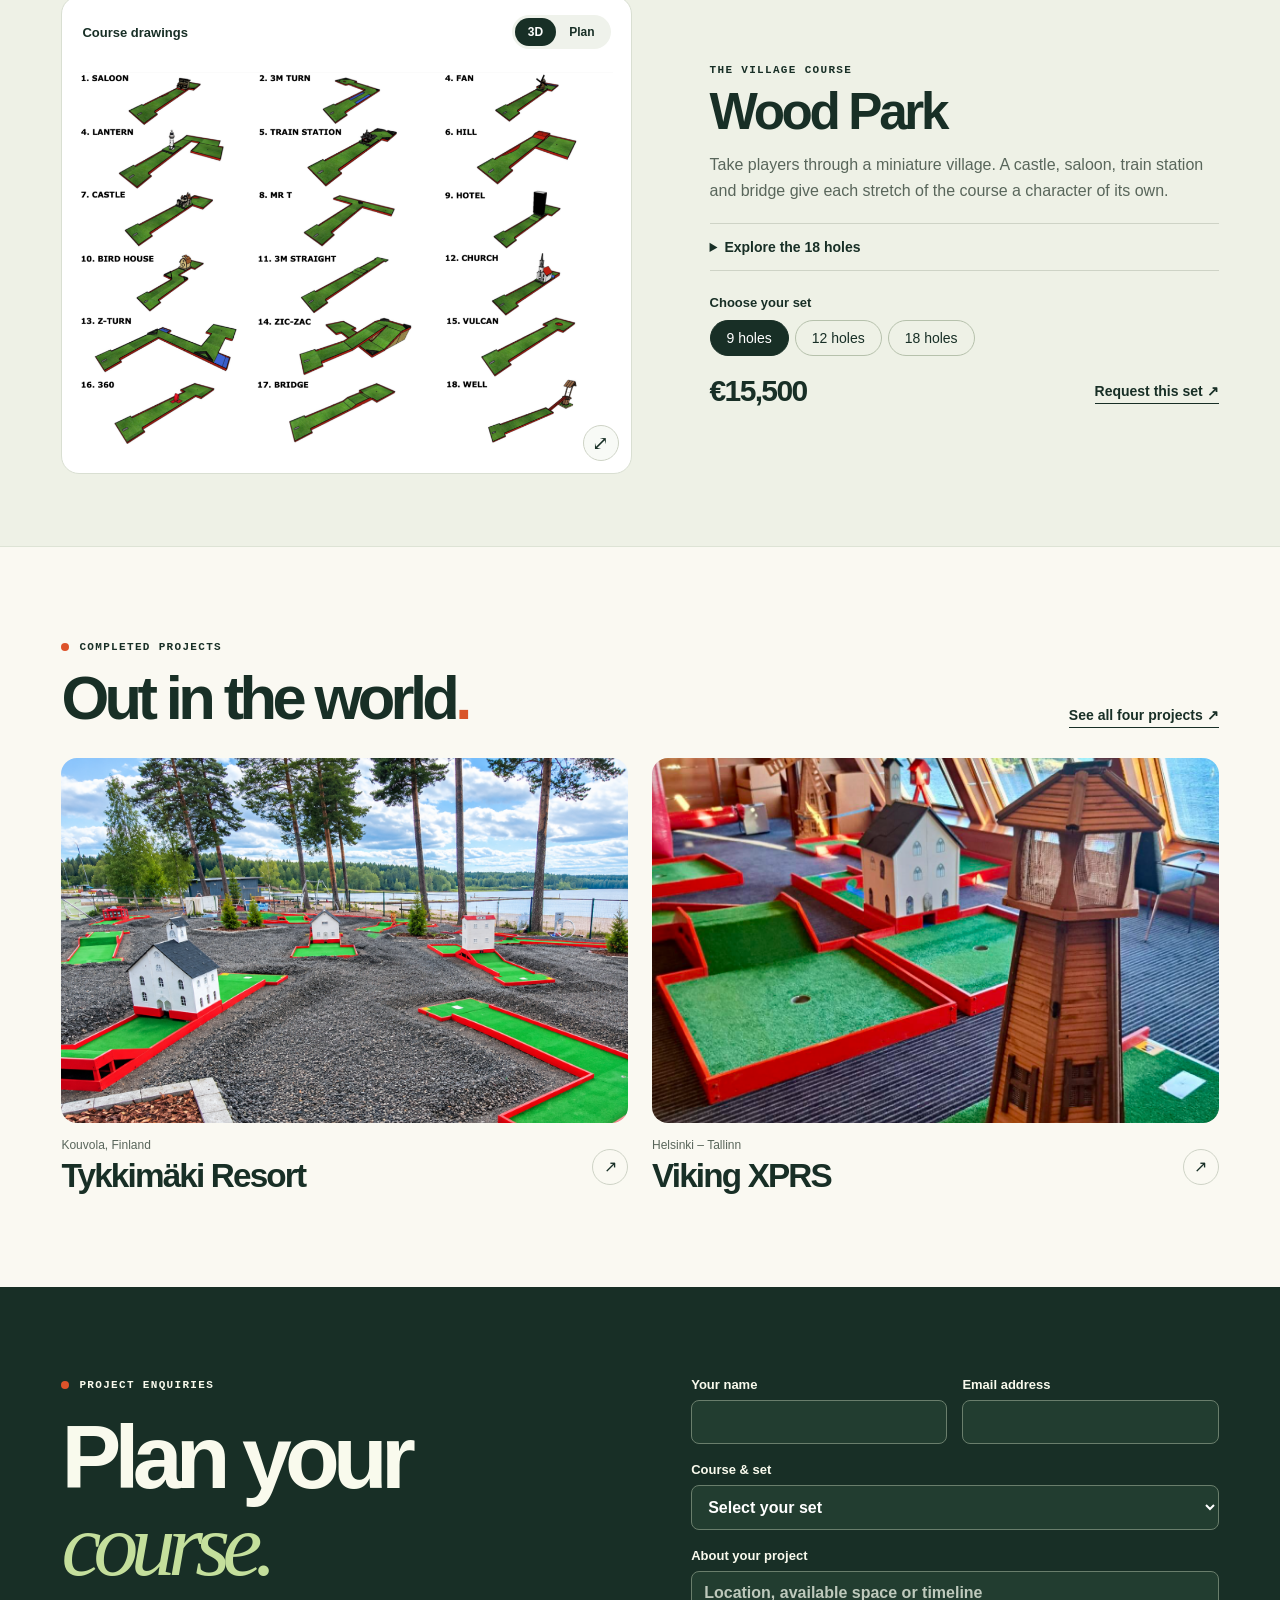
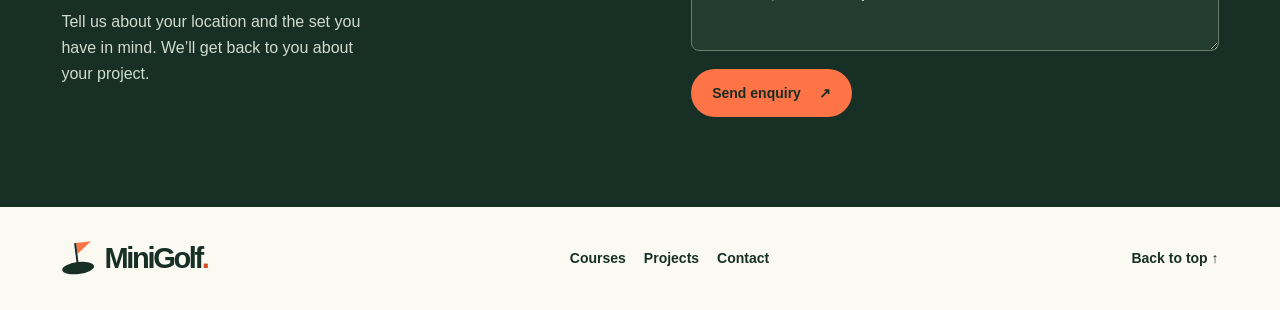
==== commit d09875f8: "Rebuild the course catalogue and project gallery around an illustrated course study" ====
--- a/index.html
+++ b/index.html
@@ -1,604 +1,73 @@
-<!DOCTYPE html>
+<!doctype html>
 <html lang="en">
 <head>
-  <meta charset="UTF-8">
-  <meta name="viewport" content="width=device-width, initial-scale=1.0">
-  <title>MiniGolf — Mini Wood & Wood Park Course Systems</title>
-  <meta name="description" content="MiniGolf sells two modular adventure golf systems, Mini Wood and Wood Park. View the full course layouts and get a quote.">
-
-  <link rel="icon" type="image/svg+xml" href="favicon.svg">
-
-  <link rel="preconnect" href="https://fonts.googleapis.com">
-  <link rel="preconnect" href="https://fonts.gstatic.com" crossorigin>
-  <link href="https://fonts.googleapis.com/css2?family=Space+Grotesk:wght@500;600;700&family=Work+Sans:wght@400;500;600&family=JetBrains+Mono:wght@500;600&display=swap" rel="stylesheet">
-
-  <link rel="stylesheet" href="css/style.css">
-<meta name="theme-color" content="#123f32">
-<link rel="stylesheet" href="css/redesign.css">
+  <meta charset="utf-8">
+  <meta name="viewport" content="width=device-width, initial-scale=1">
+  <meta name="theme-color" content="#faf9f2">
+  <meta name="description" content="Compare Mini Wood and Wood Park modular minigolf courses. Explore every hole, choose a set and request a quote.">
+  <title>Modular wooden minigolf courses | MiniGolf</title>
+  <link rel="icon" href="favicon.svg">
+  <link rel="stylesheet" href="css/redesign.css">
+  <script src="js/redesign.js" defer></script>
 </head>
-
-<body class="redesign">
-<a class="skip-link" href="#courses">Skip to courses</a>
-  <!-- MINI GOLF SCROLL TRACK -->
-<div class="golf-scrollbar" aria-hidden="true">
-  <div class="golf-scroll-track">
-    <div class="golf-ball">
-      <span></span>
+<body id="top">
+<a class="skip" href="#main">Skip to content</a>
+<header class="mast">
+  <div class="frame mast-inner">
+    <a class="brand" href="index.html" aria-label="MiniGolf home"><span class="brand-icon" aria-hidden="true"><i></i></span><span>MiniGolf<span class="brand-period">.</span></span></a>
+    <nav aria-label="Main navigation">
+      <a href="#courses">Courses</a>
+      <a href="Completed-work.html">Projects</a>
+    </nav>
+    <a class="button button-dark mast-quote" href="#contact">Get a quote <span aria-hidden="true" class="arrow">↗</span></a>
+  </div>
+</header>
+<main id="main">
+  <section class="hero frame" aria-labelledby="hero-title">
+    <div class="hero-copy">
+      <p class="overline dot">Modular golf courses</p>
+      <h1 id="hero-title">Minigolf,<br><em>by design.</em></h1>
+      <p class="intro">Wooden minigolf courses for resorts, events and places people gather. Choose the holes that fit your space.</p>
+      <a class="button button-orange" href="#courses">Explore the courses <span aria-hidden="true">↓</span></a>
     </div>
-  </div>
-</div>
-
-<svg
-  width="0"
-  height="0"
-  style="position:absolute;overflow:hidden"
-  aria-hidden="true"
->
-  <defs>
-
-    <symbol id="course-tree-scene" viewBox="0 0 240 160">
-
-      <!-- Soft ground -->
-      <path
-        d="M0 132
-           C38 125 63 128 91 138
-           C124 149 160 151 190 143
-           C211 138 226 132 240 127
-           L240 160
-           L0 160 Z"
-        fill="#8FAF91"
-      />
-
-      <!-- Large tree -->
-      <g transform="translate(22 20)">
-        <!-- trunk -->
-        <rect
-          x="23"
-          y="62"
-          width="9"
-          height="48"
-          rx="3"
-          fill="#687E68"
-        />
-
-        <!-- crown -->
-        <circle cx="28" cy="52" r="25" fill="#789779"/>
-        <circle cx="13" cy="62" r="18" fill="#789779"/>
-        <circle cx="43" cy="62" r="18" fill="#789779"/>
-        <circle cx="28" cy="35" r="17" fill="#789779"/>
-        <circle cx="28" cy="65" r="18" fill="#789779"/>
-      </g>
-
-      <!-- Medium tree -->
-      <g transform="translate(91 55) scale(.72)">
-        <rect
-          x="23"
-          y="62"
-          width="9"
-          height="48"
-          rx="3"
-          fill="#687E68"
-        />
-
-        <circle cx="28" cy="52" r="25" fill="#86A486"/>
-        <circle cx="13" cy="62" r="18" fill="#86A486"/>
-        <circle cx="43" cy="62" r="18" fill="#86A486"/>
-        <circle cx="28" cy="35" r="17" fill="#86A486"/>
-        <circle cx="28" cy="65" r="18" fill="#86A486"/>
-      </g>
-
-      <!-- Small tree -->
-      <g transform="translate(138 82) scale(.5)">
-        <rect
-          x="23"
-          y="62"
-          width="9"
-          height="48"
-          rx="3"
-          fill="#687E68"
-        />
-
-        <circle cx="28" cy="52" r="25" fill="#8DA98D"/>
-        <circle cx="13" cy="62" r="18" fill="#8DA98D"/>
-        <circle cx="43" cy="62" r="18" fill="#8DA98D"/>
-        <circle cx="28" cy="35" r="17" fill="#8DA98D"/>
-        <circle cx="28" cy="65" r="18" fill="#8DA98D"/>
-      </g>
-
-    </symbol>
-
-  </defs>
-</svg>
-  <!-- ============ HEADER ============ -->
-  <header class="site-header">
-    <div class="wrap header-inner">
-      <nav class="nav-side nav-left" aria-label="Primary">
-        <a href="#mini-wood">Mini Wood</a>
-        <a href="#wood-park">Wood Park</a>
-        <a href="Completed-work.html">Completed work</a>
-      </nav>
-
-      <a href="#top" class="logo">
-        <span class="brand-mark" aria-hidden="true">⚑</span><span class="brand-name">MiniGolf<span>MODULAR COURSES</span></span>
-      </a>
-
-      <nav class="nav-side nav-right" aria-label="Secondary">
-        <a href="#contact">Contact us</a>
-      </nav>
+    <figure class="hero-art"><img src="assets/course-study.webp" alt="Illustrated wooden minigolf lane with a curved green, tunnel and orange flag" fetchpriority="high"><figcaption><span class="pin-dot"></span> Modular lane <span class="caption-rule"></span> Concept study</figcaption></figure>
+  </section>
+  <section class="collection" id="courses"><div class="frame">
+    <div class="section-head"><div><p class="overline dot">The collection</p><h2>Pick your course<span>.</span></h2></div><p>Start with a system, then choose a 9-, 12- or 18-hole set from its full line-up.</p></div>
+    <div class="system-links"><a class="system-link" href="#mini-wood"><span class="system-swatch mini-wood" aria-hidden="true"></span><span>Mini Wood</span><span class="from">from €10,500</span><span aria-hidden="true">↓</span></a><a class="system-link" href="#wood-park"><span class="system-swatch wood-park" aria-hidden="true"></span><span>Wood Park</span><span class="from">from €15,500</span><span aria-hidden="true">↓</span></a></div>
+    <article class="course-row" id="mini-wood">
+    <div class="drawing">
+      <div class="drawing-bar"><span>Course drawings</span><div class="view-switch" aria-label="Mini Wood drawing view"><button type="button" data-view="3d" aria-pressed="true">3D</button><button type="button" data-view="plans" aria-pressed="false">Plan</button></div></div>
+      <a class="drawing-image zoom" href="images/sheets/mini-wood-3d.png" aria-label="Enlarge Mini Wood drawing"><img src="images/sheets/mini-wood-3d.png" alt="Mini Wood, all 18 holes in 3D" loading="lazy"><span aria-hidden="true">⤢</span></a>
     </div>
-  </header>
-
-  <main id="top">
-
-    <!-- ============ HERO ============ -->
-    <section class="hero">
-<div class="hero-photo" role="img" aria-label="Modular wooden minigolf course"></div>
-<div class="wrap hero-inner"><p class="eyebrow-line">SMALL FOOTPRINT. BIG PLAY.</p>
-<h1>A little course.<br>A whole lot<br>of <em>possibility.</em></h1>
-<p class="hero-sub">Turn your space into a place to play. Discover two modular minigolf systems, made for memorable moments.</p>
-<div class="hero-actions"><a href="#courses" class="btn btn-primary">Find your course <span aria-hidden="true">↗</span></a><a href="Completed-work.html" class="hero-work">See completed work <span aria-hidden="true">↗</span></a></div>
-<div class="hero-note"><span class="note-dot"></span> MINI WOOD &amp; WOOD PARK <span>9 / 12 / 18 holes</span></div></div>
-<a href="#courses" class="hero-caption"><span>MODULAR BY DESIGN<br><strong>Built around your space.</strong></span><span aria-hidden="true">↓</span></a>
-</section>
-<div class="benefit-strip"><div class="wrap"><span>Two distinct course systems</span><span>9, 12 or 18 holes</span><span>Explore every hole in 3D</span><span>Find the right fit for your site</span></div></div>
-<section class="course-intro wrap" id="courses"><div><p class="eyebrow-line">THE COLLECTION</p><h2>Different characters.<br>Same love of the game.</h2></div><p>From compact, graphic challenges to a playful village adventure. Choose your course, explore the details and make it your own.</p></section>
-
-    <!-- ============ MINI WOOD ============ -->
-<section class="collection" id="mini-wood">
-
-  <!-- MINI WOOD CORNER TREES -->
-  <div class="course-trees" aria-hidden="true">
-
-    <div class="course-tree bottom-left">
-      <svg viewBox="0 0 240 160">
-        <use href="#course-tree-scene"></use>
-      </svg>
+    <div class="course-copy"><p class="overline">The compact course</p><h3>Mini Wood</h3><p>Build a compact course around ramps, gates and jumps. Each hole introduces a single obstacle, so even a small space can offer a varied round.</p>
+      <details><summary>Explore the 18 holes</summary><ol><li>Start</li><li>Scope</li><li>Gate</li><li>Return</li><li>Vulcan</li><li>Threats</li><li>Double Hole</li><li>Ramp</li><li>Jump</li><li>Right</li><li>Three Goals</li><li>Jump II</li><li>Three Jumpers</li><li>Long Ahead</li><li>A Fall Under</li><li>Two Side</li><li>Roller</li><li>Eight</li></ol></details>
+      <fieldset class="packages"><legend>Choose your set</legend><label><input type="radio" name="mini-wood-size" value="9" data-price="€10,500" checked><span>9 holes</span></label><label><input type="radio" name="mini-wood-size" value="12" data-price="€12,500"><span>12 holes</span></label><label><input type="radio" name="mini-wood-size" value="18" data-price="€15,500"><span>18 holes</span></label></fieldset>
+      <div class="price-row"><strong aria-live="polite" class="price">€10,500</strong><a href="#contact" class="quote-link" data-system="Mini Wood">Request this set <span aria-hidden="true" class="arrow">↗</span></a></div>
     </div>
-
-    <div class="course-tree bottom-right">
-      <svg viewBox="0 0 240 160">
-        <use href="#course-tree-scene"></use>
-      </svg>
+  </article>
+<article class="course-row" id="wood-park">
+    <div class="drawing">
+      <div class="drawing-bar"><span>Course drawings</span><div class="view-switch" aria-label="Wood Park drawing view"><button type="button" data-view="3d" aria-pressed="true">3D</button><button type="button" data-view="plans" aria-pressed="false">Plan</button></div></div>
+      <a class="drawing-image zoom" href="images/sheets/wood-park-3d.png" aria-label="Enlarge Wood Park drawing"><img src="images/sheets/wood-park-3d.png" alt="Wood Park, all 18 holes in 3D" loading="lazy"><span aria-hidden="true">⤢</span></a>
     </div>
-
-  </div>
-
-  <div class="wrap collection-inner">
-
-    <div class="collection-info">
-
-      <div class="course-heading">
-        <p class="eyebrow-line">01 / COMPACT &amp; PLAYFUL</p>
-        <h2>Mini Wood</h2>
-
-        <p>
-          Eighteen compact holes, each built around a single graphic obstacle.
-          Small footprints suit indoor courses, pop-up events and space-limited sites.<br>
-          *You can choose any of the 18 holes to create a 9-hole or 12-hole set.
-        </p>
-      </div>
-
-      <details class="hole-details"><summary>Explore all 18 holes <span aria-hidden="true">+</span></summary><ul class="hole-list">
-        <li>1. Start</li>
-        <li>2. Scope</li>
-        <li>3. Gate</li>
-        <li>4. Return</li>
-        <li>5. Vulcan</li>
-        <li>6. Threats</li>
-        <li>7. Double Hole</li>
-        <li>8. Ramp</li>
-        <li>9. Jump</li>
-        <li>10. Right</li>
-        <li>11. Three Goals</li>
-        <li>12. Jump II</li>
-        <li>13. Three Jumpers</li>
-        <li>14. Long Ahead</li>
-        <li>15. A Fall Under</li>
-        <li>16. Two Side</li>
-        <li>17. Roller</li>
-        <li>18. Eight</li>
-      </ul></details>
-
-      <div class="tier-grid">
-
-        <div class="tier-card">
-          <span class="tier-label">9-hole set</span>
-          <span class="tier-price" id="price-mini-wood-9">&euro;10,500</span>
-          <button class="btn btn-primary quote-btn" data-value="Mini Wood — 9 holes">
-            Contact us
-          </button>
-        </div>
-
-        <div class="tier-card">
-          <span class="tier-label">12-hole set</span>
-          <span class="tier-price" id="price-mini-wood-12">&euro;12,500</span>
-          <button class="btn btn-primary quote-btn" data-value="Mini Wood — 12 holes">
-            Contact us
-          </button>
-        </div>
-
-        <div class="tier-card">
-          <span class="tier-label">18-hole set</span>
-          <span class="tier-price" id="price-mini-wood-18">&euro;15,500</span>
-          <button class="btn btn-primary quote-btn" data-value="Mini Wood — 18 holes">
-            Contact us
-          </button>
-        </div>
-
-      </div>
-
+    <div class="course-copy"><p class="overline">The village course</p><h3>Wood Park</h3><p>Take players through a miniature village. A castle, saloon, train station and bridge give each stretch of the course a character of its own.</p>
+      <details><summary>Explore the 18 holes</summary><ol><li>Saloon</li><li>3m Turn</li><li>Fan</li><li>Lantern</li><li>Train Station</li><li>Hill</li><li>Castle</li><li>Mr T</li><li>Hotel</li><li>Bird House</li><li>3m Straight</li><li>Church</li><li>Z-Turn</li><li>Zic-Zac</li><li>Vulcan</li><li>360</li><li>Bridge</li><li>Well</li></ol></details>
+      <fieldset class="packages"><legend>Choose your set</legend><label><input type="radio" name="wood-park-size" value="9" data-price="€15,500" checked><span>9 holes</span></label><label><input type="radio" name="wood-park-size" value="12" data-price="€20,500"><span>12 holes</span></label><label><input type="radio" name="wood-park-size" value="18" data-price="€25,500"><span>18 holes</span></label></fieldset>
+      <div class="price-row"><strong aria-live="polite" class="price">€15,500</strong><a href="#contact" class="quote-link" data-system="Wood Park">Request this set <span aria-hidden="true" class="arrow">↗</span></a></div>
     </div>
-
-    <div class="collection-viewer">
-
-      <div class="viewer-tabs">
-        <button class="view-tab" data-target="mw-plans">
-          Plan view
-        </button>
-
-        <button class="view-tab active" data-target="mw-3d">
-          3D view
-        </button>
-      </div>
-
-      <div class="viewer-frame">
-        <img
-          id="mw-plans"
-          class="viewer-img" loading="lazy" tabindex="0" role="button"
-          src="images/sheets/mini-wood-plans.png"
-          alt="Mini Wood plan view — all 18 holes"
-        >
-
-        <img
-          id="mw-3d"
-          class="viewer-img active" loading="lazy" tabindex="0" role="button"
-          src="images/sheets/mini-wood-3d.png"
-          alt="Mini Wood 3D view — all 18 holes"
-        >
-      </div>
-
-      <p class="viewer-hint">
-        Click the image to zoom in
-      </p>
-
-    </div>
-
-    <!-- MINI WOOD INFORMATION BOXES -->
-    <div class="course-features">
-
-      <div class="feature-item">
-        <span class="feature-number">01</span>
-        <span class="feature-title">At a glance</span>
-        <span class="feature-main">Compact footprint</span>
-        <span class="feature-text">
-          Designed for indoor courses, pop-up events and space-limited sites.
-        </span>
-      </div>
-
-      <div class="feature-item">
-        <span class="feature-number">02</span>
-        <span class="feature-title">Holes</span>
-        <span class="feature-main">9 / 12 / 18 options</span>
-        <span class="feature-text">
-          Choose the number of holes that fits your available space.
-        </span>
-      </div>
-
-      <div class="feature-item">
-        <span class="feature-number">03</span>
-        <span class="feature-title">Course style</span>
-        <span class="feature-main">Graphic obstacles</span>
-        <span class="feature-text">
-          Each hole is built around a single graphic obstacle.
-        </span>
-      </div>
-
-      <div class="feature-item">
-        <span class="feature-number">04</span>
-        <span class="feature-title">Best for</span>
-        <span class="feature-main">Indoor &amp; pop-up sites</span>
-        <span class="feature-text">
-          A compact option where available space is limited.
-        </span>
-      </div>
-
-    </div>
-
-  </div>
-
-</section>
-
-    <!-- ============ WOOD PARK ============ -->
-<section class="collection alt" id="wood-park">
-
-  <!-- WOOD PARK CORNER TREES -->
-  <div class="course-trees" aria-hidden="true">
-
-    <div class="course-tree bottom-left">
-      <svg viewBox="0 0 240 160">
-        <use href="#course-tree-scene"></use>
-      </svg>
-    </div>
-
-    <div class="course-tree bottom-right">
-      <svg viewBox="0 0 240 160">
-        <use href="#course-tree-scene"></use>
-      </svg>
-    </div>
-
-  </div>
-
-  <div class="wrap collection-inner reverse">
-
-    <div class="collection-viewer">
-
-      <div class="viewer-tabs">
-        <button class="view-tab" data-target="wp-plans">
-          Plan view
-        </button>
-
-        <button class="view-tab active" data-target="wp-3d">
-          3D view
-        </button>
-      </div>
-
-      <div class="viewer-frame">
-        <img
-          id="wp-plans"
-          class="viewer-img" loading="lazy" tabindex="0" role="button"
-          src="images/sheets/wood-park-plans.png"
-          alt="Wood Park plan view — all 18 holes"
-        >
-
-        <img
-          id="wp-3d"
-          class="viewer-img active" loading="lazy" tabindex="0" role="button"
-          src="images/sheets/wood-park-3d.png"
-          alt="Wood Park 3D view — all 18 holes"
-        >
-      </div>
-
-      <p class="viewer-hint">
-        Click the image to zoom in
-      </p>
-
-    </div>
-
-    <div class="collection-info">
-
-      <div class="course-heading">
-        <p class="eyebrow-line">02 / A LITTLE WORLD OF ADVENTURE</p>
-        <h2>Wood Park</h2>
-
-        <p>
-          Eighteen larger, themed holes with landmark props — a saloon,
-          a castle, a church, a train station — built around a village story.<br>
-          *You can choose any of the 18 holes to create a 9-hole or 12-hole set.
-        </p>
-      </div>
-
-      <details class="hole-details"><summary>Explore all 18 holes <span aria-hidden="true">+</span></summary><ul class="hole-list">
-        <li>1. Saloon</li>
-        <li>2. 3m Turn</li>
-        <li>3. Fan</li>
-        <li>4. Lantern</li>
-        <li>5. Train Station</li>
-        <li>6. Hill</li>
-        <li>7. Castle</li>
-        <li>8. Mr T</li>
-        <li>9. Hotel</li>
-        <li>10. Bird House</li>
-        <li>11. 3m Straight</li>
-        <li>12. Church</li>
-        <li>13. Z-Turn</li>
-        <li>14. Zic-Zac</li>
-        <li>15. Vulcan</li>
-        <li>16. 360</li>
-        <li>17. Bridge</li>
-        <li>18. Well</li>
-      </ul></details>
-
-      <div class="tier-grid">
-
-        <div class="tier-card">
-          <span class="tier-label">9-hole set</span>
-          <span class="tier-price" id="price-wood-park-9">&euro;15,500</span>
-          <button class="btn btn-primary quote-btn" data-value="Wood Park — 9 holes">
-            Contact us
-          </button>
-        </div>
-
-        <div class="tier-card">
-          <span class="tier-label">12-hole set</span>
-          <span class="tier-price" id="price-wood-park-12">&euro;20,500</span>
-          <button class="btn btn-primary quote-btn" data-value="Wood Park — 12 holes">
-            Contact us
-          </button>
-        </div>
-
-        <div class="tier-card">
-          <span class="tier-label">18-hole set</span>
-          <span class="tier-price" id="price-wood-park-18">&euro;25,500</span>
-          <button class="btn btn-primary quote-btn" data-value="Wood Park — 18 holes">
-            Contact us
-          </button>
-        </div>
-
-      </div>
-
-    </div>
-
-    <!-- WOOD PARK INFORMATION BOXES -->
-    <div class="course-features">
-
-      <div class="feature-item">
-        <span class="feature-number">01</span>
-        <span class="feature-title">At a glance</span>
-        <span class="feature-main">Themed village course</span>
-        <span class="feature-text">
-          A larger course built around a connected village story.
-        </span>
-      </div>
-
-      <div class="feature-item">
-        <span class="feature-number">02</span>
-        <span class="feature-title">Holes</span>
-        <span class="feature-main">9 / 12 / 18 options</span>
-        <span class="feature-text">
-          Choose the number of holes that fits your available space.
-        </span>
-      </div>
-
-      <div class="feature-item">
-        <span class="feature-number">03</span>
-        <span class="feature-title">Course style</span>
-        <span class="feature-main">Landmark props</span>
-        <span class="feature-text">
-          Saloon, castle, church and train station landmarks create the course identity.
-        </span>
-      </div>
-
-      <div class="feature-item">
-        <span class="feature-number">04</span>
-        <span class="feature-title">Best for</span>
-        <span class="feature-main">Themed destinations</span>
-        <span class="feature-text">
-          A strong fit for locations where the course can become part of the visitor experience.
-        </span>
-      </div>
-
-    </div>
-
-  </div>
-
-</section>
-    <section class="work-preview wrap"><div><p class="eyebrow-line">FROM PLANS TO PLAY</p><h2>See the courses<br>come to life.</h2><p>Take a closer look at completed work and find inspiration for your own space.</p><a class="btn btn-line" href="Completed-work.html">Explore completed work ↗</a></div><a href="Completed-work.html" class="work-image"><img src="images/completed-work/project1/project1.PNG" loading="lazy" alt="Completed modular minigolf project"><span>Explore the gallery ↗</span></a></section>
-<!-- ============ CONTACT ============ -->
-    <section class="contact" id="contact">
-      <div class="wrap contact-inner">
-
-        <div>
-          <p class="eyebrow-line">Get in touch</p>
-          <h2>Let’s make<br>room for play.</h2>
-
-          <p>
-            Tell us which system you're interested in and a little about your site.
-            Send us your enquiry and we'll get back to you.
-          </p>
-        </div>
-
-        <form
-          id="quoteForm"
-          class="quote-form"
-          action="https://formspree.io/f/mqpaayvl"
-          method="POST"
-        >
-
-          <label>
-            Name
-            <input type="text" name="name" required>
-          </label>
-
-          <label>
-            Email
-            <input type="email" name="email" required>
-          </label>
-
-          <label>
-            Interested in
-            <select name="course" id="courseSelect" required>
-              <option value="" disabled selected>Select an option</option>
-              <option value="Mini Wood — 9 holes">Mini Wood — 9 holes</option>
-              <option value="Mini Wood — 12 holes">Mini Wood — 12 holes</option>
-              <option value="Mini Wood — 18 holes">Mini Wood — 18 holes</option>
-              <option value="Wood Park — 9 holes">Wood Park — 9 holes</option>
-              <option value="Wood Park — 12 holes">Wood Park — 12 holes</option>
-              <option value="Wood Park — 18 holes">Wood Park — 18 holes</option>
-            </select>
-          </label>
-
-          <label>
-            Message
-            <textarea
-              name="message"
-              rows="4"
-              placeholder="Tell us about your site and timeline."
-            ></textarea>
-          </label>
-
-          <input
-            type="hidden"
-            name="subject"
-            value="New MiniGolf enquiry"
-          >
-
-          <button type="submit" class="btn btn-primary">
-            Send a message
-          </button>
-
-          <div
-            id="quoteFormSuccess"
-            role="status"
-            aria-live="polite"
-            style="display:none; margin-top:16px; padding:12px 16px; border:1px solid #8fbd91; background:#eef8ef; color:#2f6b35; border-radius:8px; font-weight:600;"
-          >
-            ✓ Message sent successfully!
-          </div>
-
-          <div
-            id="quoteFormError"
-            role="alert"
-            aria-live="assertive"
-            style="display:none; margin-top:16px; padding:12px 16px; border:1px solid #d99; background:#fff1f1; color:#9b3030; border-radius:8px; font-weight:600;"
-          >
-            Sorry, something went wrong. Please try again.
-          </div>
-
-        </form>
-
-      </div>
-    </section>
-
-  </main>
-
-  <!-- ============ FOOTER ============ -->
-  <footer class="site-footer">
-    <div class="wrap footer-inner">
-
-      <div>
-        <span class="logo">MiniGolf</span>
-        <p>
-          Modular adventure golf course systems — Mini Wood &amp; Wood Park.
-        </p>
-      </div>
-
-      <div class="footer-cols">
-        <a href="#mini-wood">Mini Wood</a>
-        <a href="#wood-park">Wood Park</a>
-        <a href="#contact">Contact us</a>
-      </div>
-
-    </div>
-
-    <div class="wrap footer-bottom">
-      <p>&copy; <span id="year"></span> MiniGolf.</p>
-    </div>
-  </footer>
-
-  <!-- ============ IMAGE LIGHTBOX ============ -->
-  <div
-    class="lightbox"
-    id="lightbox"
-    role="dialog"
-    aria-hidden="true"
-    aria-label="Enlarged view"
-  >
-    <button id="lightboxClose" aria-label="Close">&times;</button>
-    <img id="lightboxImg" src="" alt="">
-  </div>
-
-  <script src="js/script.js"></script>
-<script src="js/redesign.js"></script>
-
-</body>
-</html>+  </article>
+  </div></section>
+  <section class="work-section frame" aria-labelledby="work-title">
+    <div class="section-head"><div><p class="overline dot">Completed projects</p><h2 id="work-title">Out in the world<span>.</span></h2></div><a class="text-link" href="Completed-work.html">See all four projects <span aria-hidden="true" class="arrow">↗</span></a></div>
+    <div class="work-grid"><a class="project-card" href="Completed-work.html#project-3"><div class="photo"><img loading="lazy" src="images/completed-work/project3/project3.PNG" alt="Tykkimäki Resort minigolf installation"></div><div class="project-title"><div><p>Kouvola, Finland</p><h3>Tykkimäki Resort</h3></div><span aria-hidden="true">↗</span></div></a><a class="project-card" href="Completed-work.html#project-1"><div class="photo"><img loading="lazy" src="images/completed-work/project1/project1.PNG" alt="Viking XPRS minigolf installation"></div><div class="project-title"><div><p>Helsinki – Tallinn</p><h3>Viking XPRS</h3></div><span aria-hidden="true">↗</span></div></a></div>
+  </section>
+  <section class="contact" id="contact"><div class="frame contact-grid"><div><p class="overline dot">Project enquiries</p><h2>Plan your<br><em>course.</em></h2><p>Tell us about your location and the set you have in mind. We’ll get back to you about your project.</p></div>
+    <form action="https://formspree.io/f/mqpaayvl" method="post" id="quoteForm"><div class="field-pair"><label>Your name<input name="name" autocomplete="name" required></label><label>Email address<input name="email" type="email" autocomplete="email" required></label></div>
+      <label>Course &amp; set<select id="courseSelect" name="course" required><option value="" disabled selected>Select your set</option><option>Mini Wood — 9 holes</option><option>Mini Wood — 12 holes</option><option>Mini Wood — 18 holes</option><option>Wood Park — 9 holes</option><option>Wood Park — 12 holes</option><option>Wood Park — 18 holes</option><option>I’d like some advice</option></select></label>
+      <label>About your project<textarea name="message" rows="3" placeholder="Location, available space or timeline"></textarea></label>
+      <input type="hidden" name="subject" value="New MiniGolf enquiry"><button class="button button-orange" type="submit">Send enquiry <span aria-hidden="true" class="arrow">↗</span></button><p class="form-status" role="status"></p>
+    </form></div></section>
+</main><footer><div class="frame foot-inner"><a class="brand" href="index.html" aria-label="MiniGolf home"><span class="brand-icon" aria-hidden="true"><i></i></span><span>MiniGolf<span class="brand-period">.</span></span></a><div><a href="index.html#courses">Courses</a><a href="Completed-work.html">Projects</a><a href="index.html#contact">Contact</a></div><a href="#top">Back to top ↑</a></div></footer>
+<dialog class="zoom-dialog" aria-label="Enlarged image"><div class="zoom-tools"><span class="zoom-caption"></span><button type="button" class="button button-light close-zoom">Close ×</button></div><img class="enlarged" alt=""></dialog>
+</body></html>
--- a/css/redesign.css
+++ b/css/redesign.css
@@ -1,99 +1,190 @@
-/* Modern course collection, scoped to the redesigned home page. */
-.redesign{--paper:#f7f6f0;--paper-raised:#fff;--ink:#143f32;--ink-soft:#5d6b63;--line:#dde2d7;--turf:#174e3b;--turf-dark:#103d2e;--wrap:1320px;--font-mono:"Work Sans",sans-serif}
-.redesign h1,.redesign h2{letter-spacing:-.055em;font-weight:500}
-.redesign h2{font-size:clamp(2.5rem,4.6vw,4.4rem)}
-.redesign .wrap{padding-left:48px;padding-right:48px}
-.redesign .golf-scrollbar,.redesign .course-trees{display:none}
-html:has(.redesign){scrollbar-width:auto}
-.redesign .site-header{border:0;background:#f7f6f0f5;backdrop-filter:blur(18px)}
-.redesign .header-inner{height:94px;grid-template-columns:1fr auto 1fr}
-.redesign .logo-img{width:210px;height:52px;mix-blend-mode:multiply}
-.redesign .nav-side{gap:25px}
-.redesign .nav-side a{font-size:13px}
-.redesign .nav-right a{border:1px solid #cdd6ca;border-radius:99px;padding:12px 24px}
-.redesign .btn{border-radius:99px;padding:15px 25px;font-size:14px;font-weight:500;transition:transform .2s,background .2s}
-.redesign .btn:hover{transform:translateY(-2px)}
-.redesign .btn-primary{background:#d7f57a;border-color:#d7f57a;color:#173f32}
-.redesign .btn-primary:hover{background:#c4e85e;border-color:#c4e85e}
-.redesign .hero{padding:80px 0 60px;background:#123f32;min-height:690px;overflow:hidden;align-items:flex-start}
-.redesign .hero-photo{position:absolute;inset:0 0 0 44%;background:linear-gradient(90deg,#123f32 0%,#123f3210 35%),url("../images/completed-work/project2/project2.PNG") center/cover}
-.redesign .hero:after{content:"";position:absolute;inset:0;background:linear-gradient(0deg,#123f3260,transparent 50%);pointer-events:none}
-.redesign .hero-inner{width:100%;max-width:1320px;margin:0 auto}
-.redesign .eyebrow-line{letter-spacing:.16em;font-size:11px;font-weight:600}
-.redesign .hero .eyebrow-line{color:#d7f57a;margin-bottom:28px}
-.redesign .hero h1{font-size:clamp(3.5rem,6.5vw,6.3rem);line-height:1.01;color:#fff;max-width:680px;margin-bottom:26px}
-.redesign .hero h1 em{font-family:Georgia,serif;font-weight:400;color:#d7f57a}
-.redesign .hero-sub{color:#e1ebe0;max-width:360px;font-size:15px;line-height:1.75}
-.redesign .hero-actions{align-items:center;gap:26px;margin-top:30px}
-.redesign .hero-actions .btn span{margin-left:25px}
-.redesign .hero-work{color:white;font-size:13px;text-underline-offset:6px}
-.redesign .hero-note{display:flex;gap:12px;align-items:center;color:#d8e4d4;font-size:9px;letter-spacing:.1em;margin-top:52px}
-.redesign .hero-note>span:last-child{border-left:1px solid #728d7d;padding-left:14px;letter-spacing:0}
-.note-dot{width:6px;height:6px;border-radius:50%;background:#d7f57a}
-.redesign .hero-caption{position:absolute;bottom:40px;right:48px;z-index:3;background:#f7f6f0eb;backdrop-filter:blur(12px);border-radius:14px;padding:18px 22px;display:flex;align-items:center;gap:65px;text-decoration:none;font-size:9px;letter-spacing:.08em}
-.redesign .hero-caption strong{font-weight:500;font-size:16px;letter-spacing:-.02em;display:inline-block;margin-top:4px}
-.redesign .hero-caption>span:last-child{font-size:30px}
-.benefit-strip{border-bottom:1px solid #dde2d7}
-.benefit-strip .wrap{display:flex;justify-content:space-between;gap:20px;padding-top:25px;padding-bottom:25px;font-size:12px}
-.benefit-strip span:before{content:"✳";color:#60815a;margin-right:12px}
-.course-intro{padding-top:100px;padding-bottom:45px;display:grid;grid-template-columns:1.2fr 1fr;gap:100px;align-items:end;scroll-margin-top:100px}
-.course-intro p:last-child{max-width:370px;font-size:15px;margin-bottom:32px}
-.redesign .collection{border:0;padding:55px 0 75px;scroll-margin-top:90px}
-.redesign .collection.alt{background:#eaf0e4}
-.redesign .collection-inner,.redesign .collection-inner.reverse{grid-template-columns:1fr 1.12fr;gap:45px 65px}
-.redesign .collection-heading{margin-bottom:25px}
-.redesign .course-heading h2{margin-bottom:20px}
-.redesign .course-heading p:last-child{font-size:14px;line-height:1.8}
-.redesign .hole-details{margin:25px 0;border-top:1px solid var(--line);border-bottom:1px solid var(--line)}
-.redesign summary{cursor:pointer;padding:17px 0;font-size:13px;list-style:none}
-.redesign summary span{float:right;font-size:20px;line-height:1}
-.redesign .hole-list{border:0;margin:0;padding:5px 0 20px;font-size:11px}
-.redesign .tier-grid{gap:9px}
-.redesign .tier-card{border:1px solid #dce2d6;border-radius:13px;padding:16px 12px;background:#fff}
-.redesign .tier-card:last-child{border-color:#729266;background:#edf3e4}
-.redesign .tier-label{font-size:10px;letter-spacing:.08em}
-.redesign .tier-price{font-family:var(--font-display);font-size:23px;letter-spacing:-.05em}
-.redesign .tier-card .btn{background:transparent;border:1px solid #cdd8c4;color:var(--ink);font-size:11px;padding:9px}
-.redesign .tier-card .btn:hover{background:#d7f57a}
-.redesign .collection-viewer{background:#fff;border:1px solid #e4e8df;border-radius:22px;padding:20px;gap:15px;box-shadow:0 20px 50px #163f3206}
-.redesign .viewer-tabs{justify-content:center;gap:4px;background:#f1f3ed;padding:4px;border-radius:99px;align-self:center}
-.redesign .view-tab{border:0;border-radius:99px;font-size:12px;padding:10px 24px}
-.redesign .view-tab.active{background:#164633;color:white}
-.redesign .viewer-frame{border:0;aspect-ratio:1.13;background:white}
-.redesign .viewer-hint{text-align:center;font-size:10px}
-.redesign .course-features{border:0;border-top:1px solid #d5dece;background:transparent!important;margin-top:0;padding-top:25px}
-.redesign .feature-item{padding:6px 23px;min-height:0;border-color:#d5dece}
-.redesign .feature-item:first-child{padding-left:0}
-.redesign .feature-number{border:0;width:auto;height:auto;line-height:1;text-align:left;font-size:10px;color:#688160;margin-bottom:15px}
-.redesign .feature-title{font-size:9px;color:#66795f;letter-spacing:.08em}
-.redesign .feature-main{font-size:15px;margin:8px 0}
-.redesign .feature-text{font-size:12px}
-.work-preview{display:grid;grid-template-columns:.9fr 1.1fr;gap:90px;align-items:center;padding-top:100px;padding-bottom:100px}
-.work-preview p{max-width:330px;font-size:14px}
-.work-preview .btn{margin-top:15px}
-.work-image{position:relative;display:block;height:420px;border-radius:22px;overflow:hidden;background:#e8eddf}
-.work-image img{width:100%;height:100%;object-fit:cover;transition:transform .4s}
-.work-image:hover img{transform:scale(1.04)}
-.work-image span{position:absolute;bottom:20px;right:20px;padding:12px 20px;border-radius:99px;background:#fff;color:#143f32;font-size:12px}
-.redesign .contact{background:#123f32;border:0;padding:90px 0}
-.redesign .contact h2{color:#fff;font-size:clamp(3rem,5vw,5rem)}
-.redesign .contact .eyebrow-line{color:#d7f57a}
-.redesign .contact p{color:#d2dfd2;max-width:320px;font-size:14px}
-.redesign .quote-form{border:0;border-radius:20px;padding:30px;background:#f7f6f0;gap:18px}
-.redesign .quote-form input,.redesign .quote-form select,.redesign .quote-form textarea{border:1px solid #d7dfd1;border-radius:8px;padding:12px;min-width:0;width:100%}
-.redesign .quote-form textarea{resize:vertical}
-.redesign .quote-form .btn{align-self:flex-start}
-.redesign .site-footer{border:0;background:#f7f6f0;padding-top:45px}
-.redesign .footer-inner .logo{font-family:var(--font-display);font-size:30px;letter-spacing:-.06em;margin-bottom:12px}
-.redesign .footer-cols{flex-wrap:wrap}
-.skip-link{position:fixed;left:20px;top:-100px;z-index:200;padding:15px;background:#d7f57a;color:#143f32}
-.skip-link:focus{top:10px}
-.redesign :focus-visible{outline:3px solid #719b40;outline-offset:5px}
-.redesign .viewer-img:not(.active){visibility:hidden}
-.redesign .lightbox.show{backdrop-filter:blur(10px)}
-@media(min-width:1500px){.redesign .hero-photo{left:47%}}
-@media(max-width:1100px){.redesign .hero-caption{display:none}.redesign .collection-inner,.redesign .collection-inner.reverse{grid-template-columns:1fr 1fr;gap:35px}.redesign .course-features{grid-template-columns:repeat(4,1fr)}.redesign .feature-item:nth-child(-n+2){border-bottom:0}.redesign .nav-side{gap:15px}.redesign .nav-side a{font-size:12px}.redesign .logo-img{width:165px}.work-preview{gap:45px}}
-@media(max-width:800px){.redesign .wrap{padding-left:24px;padding-right:24px}.redesign .header-inner{height:82px;grid-template-columns:auto 1fr;gap:5px}.redesign .header-inner>.logo{grid-column:1;grid-row:1;justify-self:start;order:0}.redesign .nav-left{grid-column:2;grid-row:1;justify-self:end;order:0}.redesign .nav-right{display:none}.redesign .logo-img{width:135px}.redesign .hero{padding:65px 0 50px;min-height:700px}.redesign .hero-photo{left:25%;opacity:.35}.redesign .hero h1{font-size:clamp(3.9rem,10vw,5.5rem)}.redesign .hero-sub{max-width:340px}.course-intro{grid-template-columns:1fr;gap:10px;padding-top:65px}.course-intro p:last-child{max-width:480px;margin-bottom:0}.redesign .collection-inner,.redesign .collection-inner.reverse{grid-template-columns:1fr;gap:30px}.redesign .collection-inner.reverse .collection-info{order:0}.redesign .collection-inner.reverse .collection-viewer{order:1}.redesign .collection-info{max-width:none}.redesign .course-features{grid-template-columns:repeat(2,1fr)}.redesign .feature-item{border:0;padding:14px 0}.benefit-strip .wrap{display:grid;grid-template-columns:1fr 1fr;gap:18px;font-size:11px}.work-preview{grid-template-columns:1fr;gap:30px;padding-top:65px;padding-bottom:65px}.work-image{height:360px}.redesign .contact-inner{gap:30px}.redesign .contact{padding:65px 0}.redesign .footer-cols{gap:16px}}
-@media(max-width:460px){.redesign .nav-side{gap:11px}.redesign .nav-side a{font-size:10px}.redesign .nav-left a:last-child{display:none}.redesign .hero h1{font-size:3.65rem}.redesign .hero-actions{gap:20px}.redesign .hero-work{font-size:11px}.redesign .hero-note{font-size:8px;gap:8px}.redesign .tier-grid{grid-template-columns:repeat(3,minmax(0,1fr))}.redesign .tier-card{padding:13px 9px}.redesign .tier-price{font-size:21px}.redesign .tier-card .btn{font-size:10px;padding:8px 4px}.redesign .viewer-frame{aspect-ratio:1}.redesign .quote-form{padding:22px}.redesign .footer-inner{gap:20px}.benefit-strip span:before{margin-right:6px}}
-
-.redesign .header-inner>.logo{text-decoration:none;gap:9px;color:#143f32}.brand-mark{font-size:36px;line-height:1}.brand-name{font-family:var(--font-display);font-size:26px;letter-spacing:-.06em;font-weight:700}.brand-name>span{display:block;font-family:var(--font-body);font-size:7px;letter-spacing:.19em;margin-top:-4px}.redesign .hero-photo{background-position:center;background-size:cover}@media(max-width:460px){.brand-name{font-size:22px}.brand-mark{font-size:29px}}
+:root {
+  color-scheme: light;
+  --paper: #faf9f2;
+  --ink: #182f26;
+  --green: #315a3a;
+  --muted: #59665b;
+  --line: #ced3c6;
+  --orange: #ff7447;
+  --measure: 1440px;
+  font-family: "Helvetica Neue", Arial, sans-serif;
+  color: var(--ink);
+  background: var(--paper);
+}
+* { box-sizing: border-box; }
+html { scroll-behavior: smooth; scroll-padding-top: 28px; }
+body, figure, h1, h2, h3, p { margin: 0; }
+button, input, select, textarea { font: inherit; color: inherit; }
+a { color: inherit; text-decoration: none; }
+button, summary { cursor: pointer; }
+button { border: 0; background: none; }
+img { display: block; max-width: 100%; }
+:focus-visible { outline: 3px solid #2981ae; outline-offset: 4px; }
+.frame { width: min(100%, var(--measure)); margin-inline: auto; padding-inline: clamp(22px, 4.8vw, 78px); }
+.skip { position: fixed; z-index: 10; top: -8rem; left: 1rem; padding: 1rem; background: white; }
+.skip:focus { top: 1rem; }
+.mast { border-bottom: 1px solid var(--line); }
+.mast-inner { min-height: 82px; display: flex; align-items: center; gap: 42px; }
+.brand { display: inline-flex; align-items: center; gap: 9px; font-size: 29px; font-weight: 750; letter-spacing: -.08em; line-height: 1; }
+.brand-period { color: #d64c1c; }
+.brand-icon { position: relative; display: block; width: 34px; height: 35px; transform: rotate(-7deg); }
+.brand-icon::before { content: ""; position: absolute; left: 0; bottom: 2px; width: 32px; height: 12px; background: var(--ink); border-radius: 50%; }
+.brand-icon::after { content: ""; position: absolute; left: 15px; top: 2px; width: 2px; height: 25px; background: var(--ink); }
+.brand-icon i { position: absolute; left: 17px; top: 2px; border-style: solid; border-width: 0 0 11px 15px; border-color: transparent transparent transparent var(--orange); }
+nav { display: flex; gap: 32px; margin-left: auto; }
+nav a, .foot-inner a:not(.brand) { font-size: 14px; font-weight: 550; }
+nav a:hover, nav [aria-current], .text-link:hover, .foot-inner a:hover { text-decoration: underline; text-underline-offset: 6px; }
+.button { min-height: 48px; width: fit-content; display: inline-flex; align-items: center; justify-content: center; gap: 18px; border-radius: 99px; padding: 0 21px; font-weight: 650; font-size: 14px; transition: background .18s, transform .18s; }
+.button:hover { transform: translateY(-2px); }
+.button-dark { background: var(--ink); color: white; }
+.button-dark:hover { background: var(--green); }
+.button-light { background: white; color: var(--ink); }
+.button-orange { background: var(--orange); color: #192e22; }
+.button-orange:hover { background: #ff8960; }
+.arrow { font-family: Arial, sans-serif; }
+.hero { display: grid; grid-template-columns: .84fr 1.45fr; align-items: center; gap: clamp(18px, 3.7vw, 66px); padding-block: clamp(46px, 5.4vw, 94px); }
+.overline { font-family: "Courier New", monospace; font-size: 11px; font-weight: 700; line-height: 1.5; letter-spacing: .12em; text-transform: uppercase; }
+.dot { display: flex; align-items: center; gap: 10px; }
+.dot::before { content: ""; width: 8px; height: 8px; border-radius: 50%; background: #dd532a; }
+h1, h2, h3 { text-wrap: balance; }
+h1, h2 { font-weight: 550; letter-spacing: -.075em; line-height: .98; }
+em { font-family: Georgia, "Times New Roman", serif; font-weight: 400; letter-spacing: -.085em; }
+.hero h1 { margin-block: 23px 24px; font-size: clamp(70px, 7.85vw, 120px); }
+.hero em { color: var(--green); }
+.intro, .section-head > p, .course-copy > p:not(.overline), .project-description > p:not(.overline), .gallery-head > p:last-child, .contact-grid > div > p:last-child {
+  color: var(--muted); font-size: 16px; line-height: 1.62;
+}
+.hero .intro { max-width: 34ch; }
+.hero .button { margin-top: 28px; }
+.hero-art { min-width: 0; margin: 0; }
+.hero-art > img { width: 100%; height: auto; aspect-ratio: 3 / 2; border-radius: 110px 18px 95px 18px; background: #e3eabe; }
+.hero-art figcaption { display: flex; align-items: center; gap: 9px; margin: 12px 4px 0; font: 600 10px/1.4 "Courier New", monospace; text-transform: uppercase; letter-spacing: .08em; color: #556454; }
+.pin-dot { border: 1px solid var(--green); width: 7px; height: 7px; border-radius: 50%; }
+.caption-rule { flex: 1; height: 1px; background: var(--line); }
+.collection { background: #eef1e6; border-block: 1px solid #dde3d5; padding-block: clamp(54px, 5.6vw, 84px); }
+.section-head { display: flex; align-items: flex-end; justify-content: space-between; gap: 35px; }
+h2 { font-size: clamp(43px, 4.8vw, 74px); }
+h2 span { color: #d95529; }
+.section-head h2, .project-description h2 { margin-top: 12px; }
+.section-head > p { max-width: 32ch; margin-bottom: 2px; }
+.system-links { display: grid; grid-template-columns: 1fr 1fr; margin-block: 28px 50px; gap: 14px; }
+.system-link { display: flex; gap: 13px; align-items: center; padding: 17px 20px; border: 1px solid #c2cbb9; border-radius: 12px; font-weight: 650; }
+.system-link:hover { background: #e4eadb; }
+.system-swatch { width: 21px; height: 13px; border: 2px solid #426846; border-radius: 50% 5px 5px 50%; transform: rotate(-24deg); }
+.wood-park { border-color: #a9502f; border-radius: 3px 8px 3px 8px; }
+.from { font-size: 13px; font-weight: 400; color: var(--muted); margin-left: auto; }
+.course-row { display: grid; grid-template-columns: 1.12fr 1fr; gap: clamp(30px, 6.1vw, 100px); align-items: center; }
+.course-row + .course-row { margin-top: 54px; padding-top: 54px; border-top: 1px solid var(--line); }
+.drawing { min-width: 0; overflow: hidden; background: #fff; border-radius: 18px; border: 1px solid #d9dfd2; }
+.drawing-bar { display: flex; align-items: center; justify-content: space-between; gap: 16px; margin: 18px 20px 0; font-size: 13px; font-weight: 650; }
+.view-switch { display: flex; padding: 3px; border-radius: 99px; background: #eff2eb; }
+.view-switch button { padding: 7px 13px; border-radius: 99px; font-size: 12px; }
+.view-switch [aria-pressed="true"] { background: var(--ink); color: white; }
+.drawing-image { display: block; position: relative; padding: 12px 18px 18px; cursor: zoom-in; }
+.drawing-image img { width: 100%; aspect-ratio: 1.35; object-fit: contain; }
+.drawing-image span, .expand { position: absolute; right: 12px; bottom: 12px; display: grid; place-items: center; width: 36px; height: 36px; background: #f8faf6; border: 1px solid var(--line); border-radius: 50%; font-size: 20px; }
+.course-copy h3 { margin: 8px 0 14px; font-size: clamp(38px, 4vw, 61px); font-weight: 550; line-height: 1; letter-spacing: -.065em; }
+.course-copy details { margin-top: 20px; border-block: 1px solid var(--line); }
+summary { padding-block: 15px; font-size: 14px; font-weight: 650; }
+ol { display: grid; grid-template-columns: 1fr 1fr; gap: 5px 25px; padding: 0 0 10px 25px; color: var(--muted); font-size: 14px; }
+.packages { display: flex; gap: 6px; flex-wrap: wrap; border: 0; padding: 0; margin: 24px 0 0; }
+.packages legend { padding: 0 0 10px; font-size: 13px; font-weight: 650; }
+.packages label { position: relative; cursor: pointer; }
+.packages input { position: absolute; opacity: 0; }
+.packages span { display: block; border: 1px solid #b6c1ac; border-radius: 99px; padding: 9px 16px; font-size: 14px; }
+.packages input:checked + span { background: var(--ink); color: white; border-color: var(--ink); }
+.packages input:focus-visible + span { outline: 3px solid #2981ae; outline-offset: 2px; }
+.price-row { display: flex; flex-wrap: wrap; gap: 16px; justify-content: space-between; align-items: center; margin-top: 18px; }
+.price { font-size: 30px; letter-spacing: -.055em; }
+.quote-link, .text-link { font-size: 14px; font-weight: 650; border-bottom: 1px solid; padding-block: 4px; }
+.work-section { padding-block: clamp(60px, 7.2vw, 115px); }
+.work-grid { display: grid; grid-template-columns: 1fr 1fr; gap: 24px; margin-top: 30px; }
+.photo { display: block; position: relative; overflow: hidden; border-radius: 16px; background: #e3e8dd; }
+.photo img { width: 100%; aspect-ratio: 1.55; object-fit: cover; transition: transform .3s; }
+.project-card:hover img { transform: scale(1.025); }
+.project-title { display: flex; align-items: center; justify-content: space-between; gap: 14px; margin-top: 15px; }
+.project-title p { color: var(--muted); font-size: 12px; }
+.project-title h3 { margin-top: 5px; font-size: clamp(24px, 2.6vw, 38px); letter-spacing: -.055em; font-weight: 550; }
+.project-title > span { display: grid; place-items: center; border: 1px solid var(--line); border-radius: 50%; width: 36px; height: 36px; }
+.contact { background: var(--ink); color: #f9faed; }
+.contact-grid { display: grid; grid-template-columns: 1fr 1fr; gap: 8vw; padding-block: clamp(60px, 7vw, 100px); }
+.contact h2 { margin: 20px 0; font-size: clamp(64px, 7vw, 100px); }
+.contact em { color: #c4df9c; }
+.contact-grid > div > p:last-child { max-width: 34ch; color: #d1dcce; }
+form, form label { display: grid; gap: 8px; }
+form { gap: 18px; }
+form label { font-size: 13px; font-weight: 600; }
+.field-pair { display: grid; grid-template-columns: 1fr 1fr; gap: 15px; }
+form input, select, textarea { min-width: 0; width: 100%; border: 1px solid #6a7e6c; border-radius: 8px; background: #223d30; padding: 12px; color: white; font-size: 16px; }
+textarea { resize: vertical; }
+textarea::placeholder { color: #bec9bc; }
+.form-status { font-size: 14px; line-height: 1.6; }
+.form-status:empty { display: none; }
+.foot-inner { padding-block: 34px; display: flex; align-items: center; justify-content: space-between; gap: 20px; }
+.foot-inner > div, .project-index { display: flex; flex-wrap: wrap; gap: 18px; }
+.gallery-head { padding-top: clamp(45px, 6vw, 85px); }
+.gallery-head h1 { font-size: clamp(60px, 7vw, 106px); margin-block: 18px; }
+.gallery-head em { color: var(--green); }
+.project-index { margin-block: 28px 42px; gap: 10px; }
+.project-index a { border: 1px solid var(--line); border-radius: 99px; padding: 10px 16px; font-size: 13px; }
+.project-detail { display: grid; grid-template-columns: .75fr 1.25fr; align-items: start; gap: 5vw; border-top: 1px solid var(--line); padding-block: 42px; }
+.project-description h2 { font-size: clamp(38px, 4vw, 58px); }
+.project-description > p:not(.overline) { margin-block: 18px; }
+.project-description strong { font-size: 14px; }
+.gallery-main img { aspect-ratio: 1.65; }
+.thumbs { display: flex; gap: 8px; margin-top: 10px; }
+.thumbs button { width: min(16%,76px); border: 2px solid transparent; border-radius: 7px; padding: 2px; }
+.thumbs [aria-pressed=true] { border-color: var(--green); }
+.thumbs img { width: 100%; aspect-ratio: 1.45; object-fit: cover; border-radius: 3px; }
+.gallery-cta { border-top: 1px solid var(--line); display: flex; justify-content: space-between; align-items: center; gap: 24px; padding-block: 50px; }
+.zoom-dialog { position: fixed; border: 0; margin: auto; border-radius: 14px; padding: 14px; background: var(--paper); max-width: min(96vw, 1300px); max-height: 94dvh; overscroll-behavior: contain; }
+.zoom-dialog::backdrop { background: #11281fe6; }
+.zoom-tools { display: flex; align-items: center; justify-content: space-between; gap: 18px; margin-bottom: 8px; }
+.zoom-caption { font-size: 14px; }
+.enlarged { width: auto; height: auto; max-width: 100%; max-height: 76dvh; object-fit: contain; margin: auto; }
+@media (max-width: 800px) {
+  .mast-inner { gap: 20px; min-height: 72px; }
+  .hero { grid-template-columns: .85fr 1.15fr; gap: 16px; }
+  .hero h1 { font-size: clamp(55px, 8.8vw, 72px); }
+  .hero-art > img { border-radius: 65px 14px 52px 14px; }
+  .intro, .section-head > p { font-size: 15px; }
+  .course-row { grid-template-columns: 1fr 1fr; gap: 24px; }
+  .section-head > p { max-width: 26ch; }
+}
+@media (max-width: 650px) {
+  .mast-inner { min-height: 68px; gap: 13px; }
+  .brand { font-size: 24px; gap: 4px; }
+  .brand-icon { transform: scale(.8) rotate(-7deg); transform-origin: left center; width: 29px; }
+  nav { gap: 15px; }
+  nav a { font-size: 12px; }
+  .mast-quote { font-size: 12px; min-height: 39px; padding-inline: 12px; gap: 6px; }
+  .hero { grid-template-columns: 1fr; gap: 27px; padding-block: 39px 32px; }
+  .hero h1 { font-size: clamp(62px, 13vw, 78px); margin-block: 13px 16px; }
+  .hero .intro { max-width: 39ch; }
+  .hero .button { margin-top: 19px; }
+  .hero-art > img { border-radius: 56px 12px 50px 12px; }
+  .section-head { align-items: flex-start; flex-direction: column; gap: 12px; }
+  .section-head > p { max-width: 38ch; }
+  .system-links { grid-template-columns: 1fr; gap: 8px; margin-bottom: 32px; }
+  .system-link { padding: 13px 14px; }
+  .course-row, .work-grid, .contact-grid, .project-detail { grid-template-columns: 1fr; }
+  .course-copy { grid-row: 1; }
+  .course-row + .course-row { padding-top: 36px; margin-top: 36px; }
+  .drawing-image img { aspect-ratio: 1.5; }
+  .work-grid { gap: 30px; }
+  .contact-grid { gap: 32px; }
+  .foot-inner { flex-wrap: wrap; }
+  .foot-inner > div { gap: 12px; }
+  .foot-inner > a:last-child { font-size: 12px; }
+  .gallery-cta { align-items: start; flex-direction: column; }
+}
+@media (max-width: 365px) {
+  .mast-inner { gap: 9px; }
+  nav { gap: 10px; }
+  .mast-quote .arrow { display: none; }
+  .field-pair { grid-template-columns: 1fr; }
+}
+@media (prefers-reduced-motion: reduce) {
+  html { scroll-behavior: auto; }
+  *, *::before, *::after { transition: none !important; }
+}
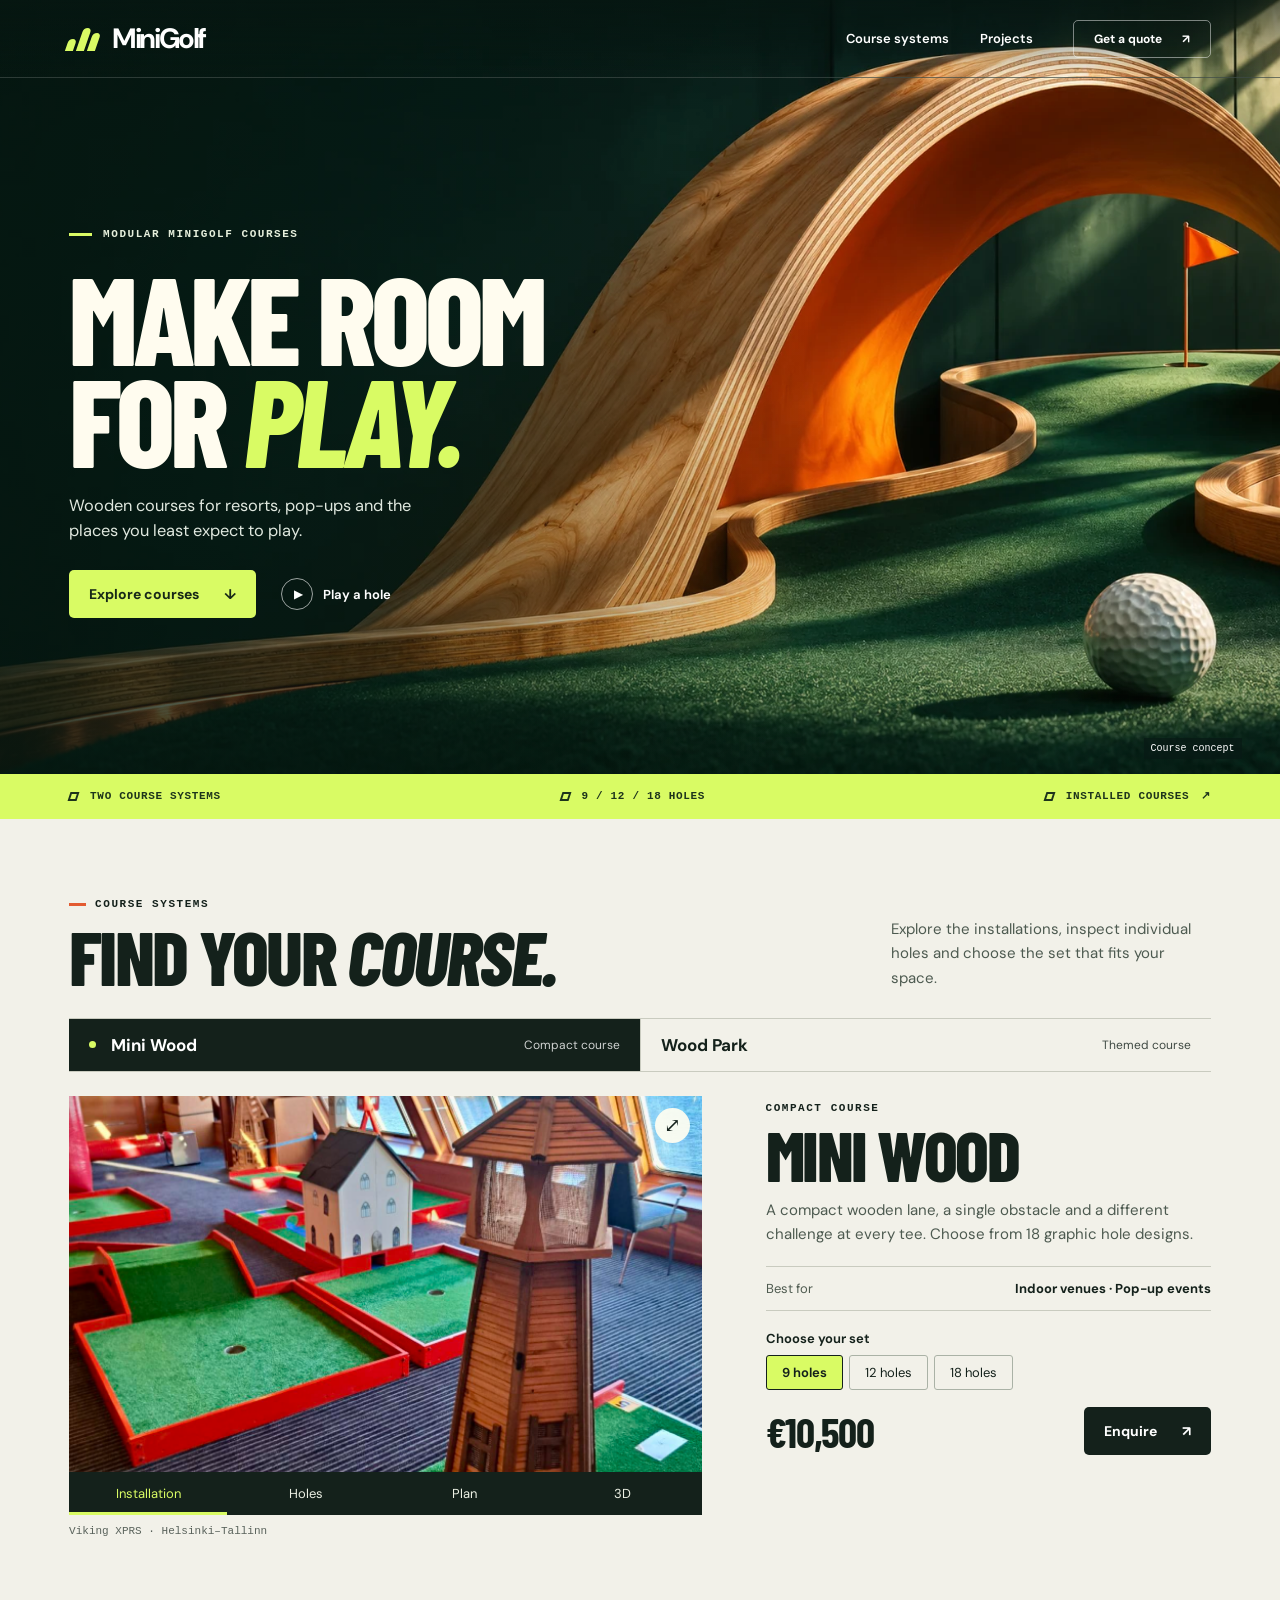
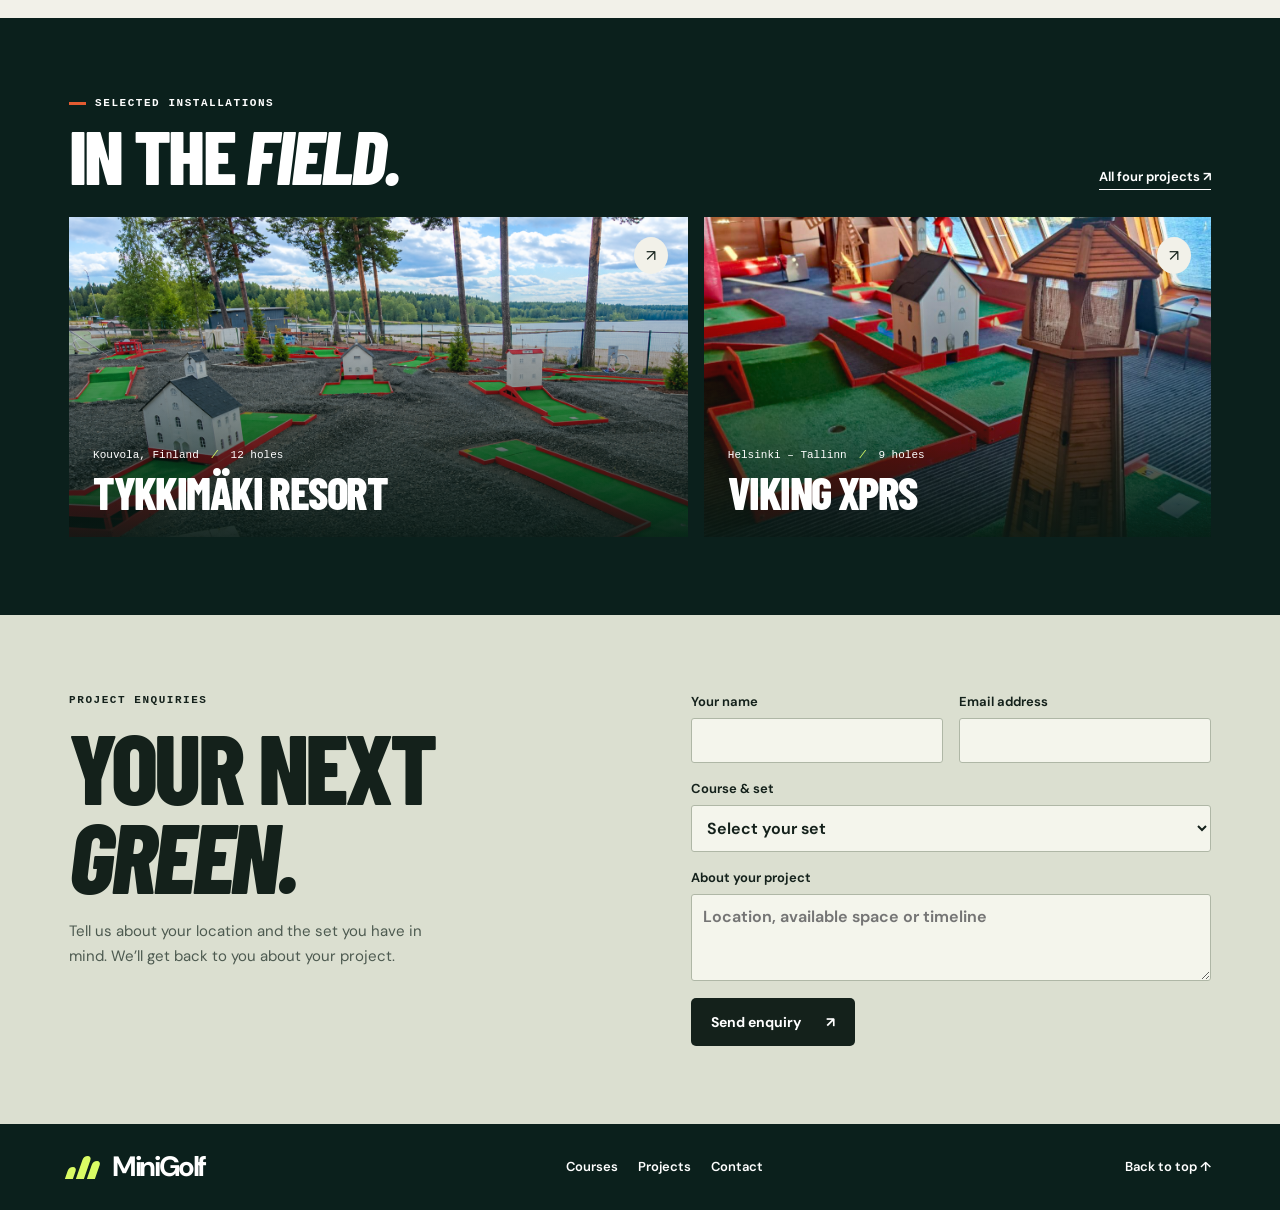
==== commit 34d8d973: "Introduce a playable practice green and photographic course explorer" ====
--- a/index.html
+++ b/index.html
@@ -3,71 +3,44 @@
 <head>
   <meta charset="utf-8">
   <meta name="viewport" content="width=device-width, initial-scale=1">
-  <meta name="theme-color" content="#faf9f2">
+  <meta name="theme-color" content="#091e1a">
   <meta name="description" content="Compare Mini Wood and Wood Park modular minigolf courses. Explore every hole, choose a set and request a quote.">
   <title>Modular wooden minigolf courses | MiniGolf</title>
   <link rel="icon" href="favicon.svg">
-  <link rel="stylesheet" href="css/redesign.css">
+  <link rel="preconnect" href="https://fonts.googleapis.com"><link rel="preconnect" href="https://fonts.gstatic.com" crossorigin><link rel="stylesheet" href="https://fonts.googleapis.com/css2?family=Barlow+Condensed:ital,wght@0,700;0,800;0,900;1,800&family=DM+Sans:wght@400;500;600;700&display=swap">
+<link rel="stylesheet" href="css/redesign.css">
   <script src="js/redesign.js" defer></script>
+  <script src="js/putting.js" defer></script>
 </head>
 <body id="top">
 <a class="skip" href="#main">Skip to content</a>
-<header class="mast">
-  <div class="frame mast-inner">
-    <a class="brand" href="index.html" aria-label="MiniGolf home"><span class="brand-icon" aria-hidden="true"><i></i></span><span>MiniGolf<span class="brand-period">.</span></span></a>
-    <nav aria-label="Main navigation">
-      <a href="#courses">Courses</a>
-      <a href="Completed-work.html">Projects</a>
-    </nav>
-    <a class="button button-dark mast-quote" href="#contact">Get a quote <span aria-hidden="true" class="arrow">↗</span></a>
-  </div>
-</header>
+<header class="mast"><div class="frame mast-inner"><a class="brand" href="index.html" aria-label="MiniGolf home"><span class="symbol" aria-hidden="true"><i></i><i></i><i></i></span><b>MiniGolf</b></a><nav aria-label="Main navigation"><a href="#courses">Course systems</a><a href="Completed-work.html">Projects</a></nav><a class="button mast-quote" href="#contact">Get a quote <span aria-hidden="true" class="arrow">↗</span></a></div></header>
 <main id="main">
-  <section class="hero frame" aria-labelledby="hero-title">
-    <div class="hero-copy">
-      <p class="overline dot">Modular golf courses</p>
-      <h1 id="hero-title">Minigolf,<br><em>by design.</em></h1>
-      <p class="intro">Wooden minigolf courses for resorts, events and places people gather. Choose the holes that fit your space.</p>
-      <a class="button button-orange" href="#courses">Explore the courses <span aria-hidden="true">↓</span></a>
-    </div>
-    <figure class="hero-art"><img src="assets/course-study.webp" alt="Illustrated wooden minigolf lane with a curved green, tunnel and orange flag" fetchpriority="high"><figcaption><span class="pin-dot"></span> Modular lane <span class="caption-rule"></span> Concept study</figcaption></figure>
-  </section>
-  <section class="collection" id="courses"><div class="frame">
-    <div class="section-head"><div><p class="overline dot">The collection</p><h2>Pick your course<span>.</span></h2></div><p>Start with a system, then choose a 9-, 12- or 18-hole set from its full line-up.</p></div>
-    <div class="system-links"><a class="system-link" href="#mini-wood"><span class="system-swatch mini-wood" aria-hidden="true"></span><span>Mini Wood</span><span class="from">from €10,500</span><span aria-hidden="true">↓</span></a><a class="system-link" href="#wood-park"><span class="system-swatch wood-park" aria-hidden="true"></span><span>Wood Park</span><span class="from">from €15,500</span><span aria-hidden="true">↓</span></a></div>
-    <article class="course-row" id="mini-wood">
-    <div class="drawing">
-      <div class="drawing-bar"><span>Course drawings</span><div class="view-switch" aria-label="Mini Wood drawing view"><button type="button" data-view="3d" aria-pressed="true">3D</button><button type="button" data-view="plans" aria-pressed="false">Plan</button></div></div>
-      <a class="drawing-image zoom" href="images/sheets/mini-wood-3d.png" aria-label="Enlarge Mini Wood drawing"><img src="images/sheets/mini-wood-3d.png" alt="Mini Wood, all 18 holes in 3D" loading="lazy"><span aria-hidden="true">⤢</span></a>
-    </div>
-    <div class="course-copy"><p class="overline">The compact course</p><h3>Mini Wood</h3><p>Build a compact course around ramps, gates and jumps. Each hole introduces a single obstacle, so even a small space can offer a varied round.</p>
-      <details><summary>Explore the 18 holes</summary><ol><li>Start</li><li>Scope</li><li>Gate</li><li>Return</li><li>Vulcan</li><li>Threats</li><li>Double Hole</li><li>Ramp</li><li>Jump</li><li>Right</li><li>Three Goals</li><li>Jump II</li><li>Three Jumpers</li><li>Long Ahead</li><li>A Fall Under</li><li>Two Side</li><li>Roller</li><li>Eight</li></ol></details>
-      <fieldset class="packages"><legend>Choose your set</legend><label><input type="radio" name="mini-wood-size" value="9" data-price="€10,500" checked><span>9 holes</span></label><label><input type="radio" name="mini-wood-size" value="12" data-price="€12,500"><span>12 holes</span></label><label><input type="radio" name="mini-wood-size" value="18" data-price="€15,500"><span>18 holes</span></label></fieldset>
-      <div class="price-row"><strong aria-live="polite" class="price">€10,500</strong><a href="#contact" class="quote-link" data-system="Mini Wood">Request this set <span aria-hidden="true" class="arrow">↗</span></a></div>
-    </div>
-  </article>
-<article class="course-row" id="wood-park">
-    <div class="drawing">
-      <div class="drawing-bar"><span>Course drawings</span><div class="view-switch" aria-label="Wood Park drawing view"><button type="button" data-view="3d" aria-pressed="true">3D</button><button type="button" data-view="plans" aria-pressed="false">Plan</button></div></div>
-      <a class="drawing-image zoom" href="images/sheets/wood-park-3d.png" aria-label="Enlarge Wood Park drawing"><img src="images/sheets/wood-park-3d.png" alt="Wood Park, all 18 holes in 3D" loading="lazy"><span aria-hidden="true">⤢</span></a>
-    </div>
-    <div class="course-copy"><p class="overline">The village course</p><h3>Wood Park</h3><p>Take players through a miniature village. A castle, saloon, train station and bridge give each stretch of the course a character of its own.</p>
-      <details><summary>Explore the 18 holes</summary><ol><li>Saloon</li><li>3m Turn</li><li>Fan</li><li>Lantern</li><li>Train Station</li><li>Hill</li><li>Castle</li><li>Mr T</li><li>Hotel</li><li>Bird House</li><li>3m Straight</li><li>Church</li><li>Z-Turn</li><li>Zic-Zac</li><li>Vulcan</li><li>360</li><li>Bridge</li><li>Well</li></ol></details>
-      <fieldset class="packages"><legend>Choose your set</legend><label><input type="radio" name="wood-park-size" value="9" data-price="€15,500" checked><span>9 holes</span></label><label><input type="radio" name="wood-park-size" value="12" data-price="€20,500"><span>12 holes</span></label><label><input type="radio" name="wood-park-size" value="18" data-price="€25,500"><span>18 holes</span></label></fieldset>
-      <div class="price-row"><strong aria-live="polite" class="price">€15,500</strong><a href="#contact" class="quote-link" data-system="Wood Park">Request this set <span aria-hidden="true" class="arrow">↗</span></a></div>
-    </div>
-  </article>
-  </div></section>
-  <section class="work-section frame" aria-labelledby="work-title">
-    <div class="section-head"><div><p class="overline dot">Completed projects</p><h2 id="work-title">Out in the world<span>.</span></h2></div><a class="text-link" href="Completed-work.html">See all four projects <span aria-hidden="true" class="arrow">↗</span></a></div>
-    <div class="work-grid"><a class="project-card" href="Completed-work.html#project-3"><div class="photo"><img loading="lazy" src="images/completed-work/project3/project3.PNG" alt="Tykkimäki Resort minigolf installation"></div><div class="project-title"><div><p>Kouvola, Finland</p><h3>Tykkimäki Resort</h3></div><span aria-hidden="true">↗</span></div></a><a class="project-card" href="Completed-work.html#project-1"><div class="photo"><img loading="lazy" src="images/completed-work/project1/project1.PNG" alt="Viking XPRS minigolf installation"></div><div class="project-title"><div><p>Helsinki – Tallinn</p><h3>Viking XPRS</h3></div><span aria-hidden="true">↗</span></div></a></div>
-  </section>
-  <section class="contact" id="contact"><div class="frame contact-grid"><div><p class="overline dot">Project enquiries</p><h2>Plan your<br><em>course.</em></h2><p>Tell us about your location and the set you have in mind. We’ll get back to you about your project.</p></div>
+<section class="hero" aria-labelledby="hero-title"><picture><source media="(max-width:650px)" srcset="assets/green-mobile.webp"><img class="hero-image" src="assets/green-wide.webp" fetchpriority="high" alt="Studio concept of a sculpted plywood obstacle on a minigolf green"></picture>
+<div class="frame hero-inner"><div class="hero-copy"><p class="label hero-label"><i aria-hidden="true"></i> Modular minigolf courses</p><h1 id="hero-title">Make room<br>for <em>play.</em></h1><p class="lead">Wooden courses for resorts, pop-ups and the places you least expect to play.</p><div class="hero-actions"><a class="button primary" href="#courses">Explore courses <span aria-hidden="true">↓</span></a><button type="button" class="play-button" data-play><span class="play-icon" aria-hidden="true">▶</span> Play a hole</button></div></div></div><div class="art-caption">Course concept</div></section>
+<div class="spec-strip"><div class="frame strip-inner"><span><i aria-hidden="true"></i> Two course systems</span><span><i aria-hidden="true"></i> 9 / 12 / 18 holes</span><a href="Completed-work.html"><i aria-hidden="true"></i> Installed courses <span aria-hidden="true" class="arrow">↗</span></a></div></div>
+<section class="collection frame" id="courses"><div class="section-heading"><div><p class="label section-label">Course systems</p><h2>Find your <em>course.</em></h2></div><p>Explore the installations, inspect individual holes and choose the set that fits your space.</p></div>
+<div class="system-tabs" aria-label="Select a course system"><a href="#mini-wood" data-course="mini-wood"><span>Mini Wood</span><small>Compact course</small></a><a href="#wood-park" data-course="wood-park"><span>Wood Park</span><small>Themed course</small></a></div><article class="system" id="mini-wood" aria-label="Mini Wood">
+<div class="course-media"><div class="media-stage"><a class="zoom media-open" href="images/completed-work/project1/project1.PNG"><img class="media-image" src="images/completed-work/project1/project1.PNG" alt="Viking XPRS · Helsinki–Tallinn minigolf course" loading="lazy"><span class="zoom-glyph" aria-hidden="true">⤢</span></a><div class="hole-picker" hidden><button type="button" class="hole-prev" aria-label="Previous hole">←</button><label><span class="sr">Choose a hole</span><select class="hole-select"><option value="0" data-image="images/holes/mw-start.png">01 / Start</option><option value="1" data-image="images/holes/mw-scope.png">02 / Scope</option><option value="2" data-image="images/holes/mw-gate.png">03 / Gate</option><option value="3" data-image="images/holes/mw-return.png">04 / Return</option><option value="4" data-image="images/holes/mw-vulcan.png">05 / Vulcan</option><option value="5" data-image="images/holes/mw-threats.png">06 / Threats</option><option value="6" data-image="images/holes/mw-double-hole.png">07 / Double Hole</option><option value="7" data-image="images/holes/mw-ramp.png">08 / Ramp</option><option value="8" data-image="images/holes/mw-jump.png">09 / Jump</option><option value="9" data-image="images/holes/mw-right.png">10 / Right</option><option value="10" data-image="images/holes/mw-three-goals.png">11 / Three Goals</option><option value="11" data-image="images/holes/mw-jump-ii.png">12 / Jump II</option><option value="12" data-image="images/holes/mw-three-jumpers.png">13 / Three Jumpers</option><option value="13" data-image="images/holes/mw-long-ahead.png">14 / Long Ahead</option><option value="14" data-image="images/holes/mw-a-fall-under.png">15 / A Fall Under</option><option value="15" data-image="images/holes/mw-two-side.png">16 / Two Side</option><option value="16" data-image="images/holes/mw-roller.png">17 / Roller</option><option value="17" data-image="images/holes/mw-eight.png">18 / Eight</option></select></label><button type="button" class="hole-next" aria-label="Next hole">→</button></div></div>
+<div class="view-bar" role="group" aria-label="Mini Wood views"><button data-view="installation" data-image="images/completed-work/project1/project1.PNG" type="button" aria-pressed="true">Installation</button><button data-view="holes" data-image="images/holes/mw-start.png" type="button" aria-pressed="false">Holes</button><button data-view="plans" data-image="images/sheets/mini-wood-plans.png" type="button" aria-pressed="false">Plan</button><button data-view="3d" data-image="images/sheets/mini-wood-3d.png" type="button" aria-pressed="false">3D</button></div><p class="media-caption" data-installation="Viking XPRS · Helsinki–Tallinn">Viking XPRS · Helsinki–Tallinn</p></div>
+<div class="system-info"><p class="label">Compact course</p><h3>Mini Wood</h3><p class="system-description">A compact wooden lane, a single obstacle and a different challenge at every tee. Choose from 18 graphic hole designs.</p><div class="best-for"><span>Best for</span><b>Indoor venues · Pop-up events</b></div>
+<fieldset class="packages"><legend>Choose your set</legend><label><input type="radio" name="mini-wood-set" value="9" data-price="€10,500" checked><span>9 holes</span></label><label><input type="radio" name="mini-wood-set" value="12" data-price="€12,500"><span>12 holes</span></label><label><input type="radio" name="mini-wood-set" value="18" data-price="€15,500"><span>18 holes</span></label></fieldset><div class="buy-row"><strong class="price" aria-live="polite">€10,500</strong><a class="button ink choose-set" href="#contact" data-system="Mini Wood">Enquire <span aria-hidden="true" class="arrow">↗</span></a></div></div></article><article class="system" id="wood-park" aria-label="Wood Park">
+<div class="course-media"><div class="media-stage"><a class="zoom media-open" href="images/completed-work/project3/project3.PNG"><img class="media-image" src="images/completed-work/project3/project3.PNG" alt="Tykkimäki Resort · Kouvola minigolf course" loading="lazy"><span class="zoom-glyph" aria-hidden="true">⤢</span></a><div class="hole-picker" hidden><button type="button" class="hole-prev" aria-label="Previous hole">←</button><label><span class="sr">Choose a hole</span><select class="hole-select"><option value="0" data-image="images/holes/wp-saloon.png">01 / Saloon</option><option value="1" data-image="images/holes/wp-turn-3m.png">02 / 3m Turn</option><option value="2" data-image="images/holes/wp-fan.png">03 / Fan</option><option value="3" data-image="images/holes/wp-lantern.png">04 / Lantern</option><option value="4" data-image="images/holes/wp-train-station.png">05 / Train Station</option><option value="5" data-image="images/holes/wp-hill.png">06 / Hill</option><option value="6" data-image="images/holes/wp-castle.png">07 / Castle</option><option value="7" data-image="images/holes/wp-mr-t.png">08 / Mr T</option><option value="8" data-image="images/holes/wp-hotel.png">09 / Hotel</option><option value="9" data-image="images/holes/wp-bird-house.png">10 / Bird House</option><option value="10" data-image="images/holes/wp-straight-3m.png">11 / 3m Straight</option><option value="11" data-image="images/holes/wp-church.png">12 / Church</option><option value="12" data-image="images/holes/wp-z-turn.png">13 / Z-Turn</option><option value="13" data-image="images/holes/wp-zic-zac.png">14 / Zic-Zac</option><option value="14" data-image="images/holes/wp-vulcan2.png">15 / Vulcan</option><option value="15" data-image="images/holes/wp-360.png">16 / 360</option><option value="16" data-image="images/holes/wp-bridge.png">17 / Bridge</option><option value="17" data-image="images/holes/wp-well.png">18 / Well</option></select></label><button type="button" class="hole-next" aria-label="Next hole">→</button></div></div>
+<div class="view-bar" role="group" aria-label="Wood Park views"><button data-view="installation" data-image="images/completed-work/project3/project3.PNG" type="button" aria-pressed="true">Installation</button><button data-view="holes" data-image="images/holes/wp-saloon.png" type="button" aria-pressed="false">Holes</button><button data-view="plans" data-image="images/sheets/wood-park-plans.png" type="button" aria-pressed="false">Plan</button><button data-view="3d" data-image="images/sheets/wood-park-3d.png" type="button" aria-pressed="false">3D</button></div><p class="media-caption" data-installation="Tykkimäki Resort · Kouvola">Tykkimäki Resort · Kouvola</p></div>
+<div class="system-info"><p class="label">Themed course</p><h3>Wood Park</h3><p class="system-description">A village in miniature. Putt through a saloon, past a castle and over a bridge on a course built around recognisable landmarks.</p><div class="best-for"><span>Best for</span><b>Resorts · Leisure destinations</b></div>
+<fieldset class="packages"><legend>Choose your set</legend><label><input type="radio" name="wood-park-set" value="9" data-price="€15,500" checked><span>9 holes</span></label><label><input type="radio" name="wood-park-set" value="12" data-price="€20,500"><span>12 holes</span></label><label><input type="radio" name="wood-park-set" value="18" data-price="€25,500"><span>18 holes</span></label></fieldset><div class="buy-row"><strong class="price" aria-live="polite">€15,500</strong><a class="button ink choose-set" href="#contact" data-system="Wood Park">Enquire <span aria-hidden="true" class="arrow">↗</span></a></div></div></article></section>
+<section class="locations"><div class="frame"><div class="section-heading"><div><p class="label section-label">Selected installations</p><h2>In the <em>field.</em></h2></div><a class="text-link" href="Completed-work.html">All four projects <span aria-hidden="true" class="arrow">↗</span></a></div><div class="project-grid"><a class="installation" href="Completed-work.html#project-3"><img loading="lazy" src="images/completed-work/project3/project3.PNG" alt="Tykkimäki Resort minigolf installation"><div><p>Kouvola, Finland <i>/</i> 12 holes</p><h3>Tykkimäki Resort</h3></div><span aria-hidden="true">↗</span></a><a class="installation" href="Completed-work.html#project-1"><img loading="lazy" src="images/completed-work/project1/project1.PNG" alt="Viking XPRS minigolf installation"><div><p>Helsinki – Tallinn <i>/</i> 9 holes</p><h3>Viking XPRS</h3></div><span aria-hidden="true">↗</span></a></div></div></section>
+<section class="contact" id="contact"><div class="frame contact-grid"><div><p class="overline dot">Project enquiries</p><h2>Your next<br><em>green.</em></h2><p>Tell us about your location and the set you have in mind. We’ll get back to you about your project.</p></div>
     <form action="https://formspree.io/f/mqpaayvl" method="post" id="quoteForm"><div class="field-pair"><label>Your name<input name="name" autocomplete="name" required></label><label>Email address<input name="email" type="email" autocomplete="email" required></label></div>
       <label>Course &amp; set<select id="courseSelect" name="course" required><option value="" disabled selected>Select your set</option><option>Mini Wood — 9 holes</option><option>Mini Wood — 12 holes</option><option>Mini Wood — 18 holes</option><option>Wood Park — 9 holes</option><option>Wood Park — 12 holes</option><option>Wood Park — 18 holes</option><option>I’d like some advice</option></select></label>
       <label>About your project<textarea name="message" rows="3" placeholder="Location, available space or timeline"></textarea></label>
-      <input type="hidden" name="subject" value="New MiniGolf enquiry"><button class="button button-orange" type="submit">Send enquiry <span aria-hidden="true" class="arrow">↗</span></button><p class="form-status" role="status"></p>
+      <input type="hidden" name="subject" value="New MiniGolf enquiry"><button class="button primary" type="submit">Send enquiry <span aria-hidden="true" class="arrow">↗</span></button><p class="form-status" role="status"></p>
     </form></div></section>
-</main><footer><div class="frame foot-inner"><a class="brand" href="index.html" aria-label="MiniGolf home"><span class="brand-icon" aria-hidden="true"><i></i></span><span>MiniGolf<span class="brand-period">.</span></span></a><div><a href="index.html#courses">Courses</a><a href="Completed-work.html">Projects</a><a href="index.html#contact">Contact</a></div><a href="#top">Back to top ↑</a></div></footer>
+</main><dialog class="game-dialog" id="putting" aria-labelledby="game-title">
+<div class="game-head"><div><p class="label">Practice green</p><h2 id="game-title">Take a shot.</h2></div><button type="button" class="icon-button close-game" aria-label="Close practice green">×</button></div>
+<div class="score-line"><span>Hole 01 <i>/</i> Par 2</span><span>Strokes <b id="strokes">0</b></span></div>
+<canvas id="green" width="940" height="428" aria-label="Practice green. Use the aim and power controls below to putt from the tee to the flag."></canvas>
+<p id="play-note" class="game-note" role="status">Tap the green to aim, or use the controls below.</p>
+<div class="game-controls"><label>Aim <output id="aim-val">0°</output><input id="aim" type="range" min="-180" max="180" value="0" aria-label="Shot angle"></label><label>Power <output id="power-val">65%</output><input id="power" type="range" min="10" max="100" value="65" aria-label="Shot power"></label><button class="button primary" type="button" id="putt">Putt <span aria-hidden="true">→</span></button><button type="button" id="reset-shot" class="reset-shot">Start over</button></div></dialog><footer><div class="frame foot-inner"><a class="brand" href="index.html" aria-label="MiniGolf home"><span class="symbol" aria-hidden="true"><i></i><i></i><i></i></span><b>MiniGolf</b></a><div><a href="index.html#courses">Courses</a><a href="Completed-work.html">Projects</a><a href="index.html#contact">Contact</a></div><a href="#top">Back to top ↑</a></div></footer>
 <dialog class="zoom-dialog" aria-label="Enlarged image"><div class="zoom-tools"><span class="zoom-caption"></span><button type="button" class="button button-light close-zoom">Close ×</button></div><img class="enlarged" alt=""></dialog>
 </body></html>
--- a/css/redesign.css
+++ b/css/redesign.css
@@ -1,190 +1,209 @@
 :root {
-  color-scheme: light;
-  --paper: #faf9f2;
-  --ink: #182f26;
-  --green: #315a3a;
-  --muted: #59665b;
-  --line: #ced3c6;
-  --orange: #ff7447;
-  --measure: 1440px;
-  font-family: "Helvetica Neue", Arial, sans-serif;
+  --night: #0b201c;
+  --ink: #14211b;
+  --paper: #f2f1e9;
+  --line: #c9cbbf;
+  --lime: #d9fb64;
+  --orange: #fb7746;
+  --display: "Barlow Condensed", Impact, "Arial Narrow", sans-serif;
+  --body: "DM Sans", Arial, sans-serif;
+  font-family: var(--body);
   color: var(--ink);
   background: var(--paper);
 }
 * { box-sizing: border-box; }
-html { scroll-behavior: smooth; scroll-padding-top: 28px; }
-body, figure, h1, h2, h3, p { margin: 0; }
+html { scroll-behavior: smooth; scroll-padding-top: 16px; }
+body, h1, h2, h3, p, figure { margin: 0; }
+a { color: inherit; text-decoration: none; }
 button, input, select, textarea { font: inherit; color: inherit; }
-a { color: inherit; text-decoration: none; }
-button, summary { cursor: pointer; }
-button { border: 0; background: none; }
+button { cursor: pointer; background: none; border: 0; }
 img { display: block; max-width: 100%; }
-:focus-visible { outline: 3px solid #2981ae; outline-offset: 4px; }
-.frame { width: min(100%, var(--measure)); margin-inline: auto; padding-inline: clamp(22px, 4.8vw, 78px); }
-.skip { position: fixed; z-index: 10; top: -8rem; left: 1rem; padding: 1rem; background: white; }
-.skip:focus { top: 1rem; }
-.mast { border-bottom: 1px solid var(--line); }
-.mast-inner { min-height: 82px; display: flex; align-items: center; gap: 42px; }
-.brand { display: inline-flex; align-items: center; gap: 9px; font-size: 29px; font-weight: 750; letter-spacing: -.08em; line-height: 1; }
-.brand-period { color: #d64c1c; }
-.brand-icon { position: relative; display: block; width: 34px; height: 35px; transform: rotate(-7deg); }
-.brand-icon::before { content: ""; position: absolute; left: 0; bottom: 2px; width: 32px; height: 12px; background: var(--ink); border-radius: 50%; }
-.brand-icon::after { content: ""; position: absolute; left: 15px; top: 2px; width: 2px; height: 25px; background: var(--ink); }
-.brand-icon i { position: absolute; left: 17px; top: 2px; border-style: solid; border-width: 0 0 11px 15px; border-color: transparent transparent transparent var(--orange); }
-nav { display: flex; gap: 32px; margin-left: auto; }
-nav a, .foot-inner a:not(.brand) { font-size: 14px; font-weight: 550; }
-nav a:hover, nav [aria-current], .text-link:hover, .foot-inner a:hover { text-decoration: underline; text-underline-offset: 6px; }
-.button { min-height: 48px; width: fit-content; display: inline-flex; align-items: center; justify-content: center; gap: 18px; border-radius: 99px; padding: 0 21px; font-weight: 650; font-size: 14px; transition: background .18s, transform .18s; }
+[hidden] { display: none !important; }
+:focus-visible { outline: 3px solid #d0642d; outline-offset: 4px; }
+.frame { max-width: 1600px; padding-inline: clamp(23px, 5.4vw, 90px); margin-inline: auto; }
+.skip, .sr { position: absolute; width: 1px; height: 1px; overflow: hidden; clip-path: inset(50%); }
+.skip:focus { width: auto; height: auto; clip-path: none; z-index: 12; background: var(--lime); padding: 12px; }
+.mast { background: var(--night); color: #fff; border-bottom: 1px solid #ffffff28; }
+body:has(.hero) .mast { position: absolute; z-index: 3; inset: 0 0 auto; background: linear-gradient(#061611a6,transparent); }
+.mast-inner { min-height: 77px; display: flex; align-items: center; gap: 40px; }
+.brand { display: inline-flex; align-items: center; gap: 11px; line-height: 1; }
+.brand b { font-size: 28px; letter-spacing: -.085em; }
+.symbol { width: 32px; height: 24px; display: flex; align-items: end; gap: 3px; transform: skew(-19deg); }
+.symbol i { display: block; background: var(--lime); border-radius: 7px 7px 0 0; width: 8px; }
+.symbol i:nth-child(1) { height: 12px; }
+.symbol i:nth-child(2) { height: 23px; }
+.symbol i:nth-child(3) { height: 18px; }
+nav { margin-left: auto; display: flex; gap: 31px; }
+nav a, .foot-inner a:not(.brand) { font-size: 13px; font-weight: 600; }
+nav a:hover, .text-link:hover, .foot-inner a:hover { text-decoration: underline; text-underline-offset: 5px; }
+.button { display: inline-flex; gap: 25px; align-items: center; justify-content: center; padding: 0 20px; min-height: 48px; width: fit-content; border-radius: 5px; font: 700 14px/1 var(--body); transition: background .2s, transform .2s; }
 .button:hover { transform: translateY(-2px); }
-.button-dark { background: var(--ink); color: white; }
-.button-dark:hover { background: var(--green); }
-.button-light { background: white; color: var(--ink); }
-.button-orange { background: var(--orange); color: #192e22; }
-.button-orange:hover { background: #ff8960; }
-.arrow { font-family: Arial, sans-serif; }
-.hero { display: grid; grid-template-columns: .84fr 1.45fr; align-items: center; gap: clamp(18px, 3.7vw, 66px); padding-block: clamp(46px, 5.4vw, 94px); }
-.overline { font-family: "Courier New", monospace; font-size: 11px; font-weight: 700; line-height: 1.5; letter-spacing: .12em; text-transform: uppercase; }
-.dot { display: flex; align-items: center; gap: 10px; }
-.dot::before { content: ""; width: 8px; height: 8px; border-radius: 50%; background: #dd532a; }
-h1, h2, h3 { text-wrap: balance; }
-h1, h2 { font-weight: 550; letter-spacing: -.075em; line-height: .98; }
-em { font-family: Georgia, "Times New Roman", serif; font-weight: 400; letter-spacing: -.085em; }
-.hero h1 { margin-block: 23px 24px; font-size: clamp(70px, 7.85vw, 120px); }
-.hero em { color: var(--green); }
-.intro, .section-head > p, .course-copy > p:not(.overline), .project-description > p:not(.overline), .gallery-head > p:last-child, .contact-grid > div > p:last-child {
-  color: var(--muted); font-size: 16px; line-height: 1.62;
-}
-.hero .intro { max-width: 34ch; }
-.hero .button { margin-top: 28px; }
-.hero-art { min-width: 0; margin: 0; }
-.hero-art > img { width: 100%; height: auto; aspect-ratio: 3 / 2; border-radius: 110px 18px 95px 18px; background: #e3eabe; }
-.hero-art figcaption { display: flex; align-items: center; gap: 9px; margin: 12px 4px 0; font: 600 10px/1.4 "Courier New", monospace; text-transform: uppercase; letter-spacing: .08em; color: #556454; }
-.pin-dot { border: 1px solid var(--green); width: 7px; height: 7px; border-radius: 50%; }
-.caption-rule { flex: 1; height: 1px; background: var(--line); }
-.collection { background: #eef1e6; border-block: 1px solid #dde3d5; padding-block: clamp(54px, 5.6vw, 84px); }
-.section-head { display: flex; align-items: flex-end; justify-content: space-between; gap: 35px; }
-h2 { font-size: clamp(43px, 4.8vw, 74px); }
-h2 span { color: #d95529; }
-.section-head h2, .project-description h2 { margin-top: 12px; }
-.section-head > p { max-width: 32ch; margin-bottom: 2px; }
-.system-links { display: grid; grid-template-columns: 1fr 1fr; margin-block: 28px 50px; gap: 14px; }
-.system-link { display: flex; gap: 13px; align-items: center; padding: 17px 20px; border: 1px solid #c2cbb9; border-radius: 12px; font-weight: 650; }
-.system-link:hover { background: #e4eadb; }
-.system-swatch { width: 21px; height: 13px; border: 2px solid #426846; border-radius: 50% 5px 5px 50%; transform: rotate(-24deg); }
-.wood-park { border-color: #a9502f; border-radius: 3px 8px 3px 8px; }
-.from { font-size: 13px; font-weight: 400; color: var(--muted); margin-left: auto; }
-.course-row { display: grid; grid-template-columns: 1.12fr 1fr; gap: clamp(30px, 6.1vw, 100px); align-items: center; }
-.course-row + .course-row { margin-top: 54px; padding-top: 54px; border-top: 1px solid var(--line); }
-.drawing { min-width: 0; overflow: hidden; background: #fff; border-radius: 18px; border: 1px solid #d9dfd2; }
-.drawing-bar { display: flex; align-items: center; justify-content: space-between; gap: 16px; margin: 18px 20px 0; font-size: 13px; font-weight: 650; }
-.view-switch { display: flex; padding: 3px; border-radius: 99px; background: #eff2eb; }
-.view-switch button { padding: 7px 13px; border-radius: 99px; font-size: 12px; }
-.view-switch [aria-pressed="true"] { background: var(--ink); color: white; }
-.drawing-image { display: block; position: relative; padding: 12px 18px 18px; cursor: zoom-in; }
-.drawing-image img { width: 100%; aspect-ratio: 1.35; object-fit: contain; }
-.drawing-image span, .expand { position: absolute; right: 12px; bottom: 12px; display: grid; place-items: center; width: 36px; height: 36px; background: #f8faf6; border: 1px solid var(--line); border-radius: 50%; font-size: 20px; }
-.course-copy h3 { margin: 8px 0 14px; font-size: clamp(38px, 4vw, 61px); font-weight: 550; line-height: 1; letter-spacing: -.065em; }
-.course-copy details { margin-top: 20px; border-block: 1px solid var(--line); }
-summary { padding-block: 15px; font-size: 14px; font-weight: 650; }
-ol { display: grid; grid-template-columns: 1fr 1fr; gap: 5px 25px; padding: 0 0 10px 25px; color: var(--muted); font-size: 14px; }
-.packages { display: flex; gap: 6px; flex-wrap: wrap; border: 0; padding: 0; margin: 24px 0 0; }
-.packages legend { padding: 0 0 10px; font-size: 13px; font-weight: 650; }
+.primary { background: var(--lime); color: #172817; }
+.primary:hover { background: #e8ff91; }
+.mast-quote { color: white; border: 1px solid #ffffff75; min-height: 38px; font-size: 12px; gap: 20px; }
+.ink { background: var(--ink); color: #fff; }
+.hero { position: relative; isolation: isolate; background: #0a1c17; color: #fffcef; overflow: hidden; }
+.hero-image, .hero::after { position: absolute; inset: 0; width: 100%; height: 100%; z-index: -2; }
+.hero-image { object-fit: cover; object-position: 60% 54%; }
+.hero::after { content: ""; z-index: -1; background: linear-gradient(90deg,#051811bd 0%,#05181177 32%,transparent 64%),linear-gradient(0deg,#0315106b,transparent 19%); }
+.hero-inner { min-height: clamp(610px, 86svh, 840px); display: flex; align-items: center; padding-top: 115px; padding-bottom: 44px; }
+.hero-copy { max-width: 620px; }
+.label, .overline { font: 700 11px/1.35 "Courier New", monospace; letter-spacing: .14em; text-transform: uppercase; }
+.hero-label { display: flex; align-items: center; gap: 11px; color: #e6efdc; }
+.hero-label i { width: 23px; height: 3px; background: var(--lime); }
+h1, h2, h3 { font-family: var(--display); text-transform: uppercase; font-weight: 800; letter-spacing: -.035em; line-height: .91; }
+h1 em, h2 em { font-weight: inherit; }
+.hero h1 { font-size: clamp(90px, 9.6vw, 157px); line-height: .835; margin: 24px 0 23px; letter-spacing: -.04em; }
+.hero h1 em { color: var(--lime); }
+.lead { font-size: clamp(15px, 1.28vw, 19px); line-height: 1.5; max-width: 35ch; color: #e0e8df; }
+.hero-actions { display: flex; align-items: center; gap: 25px; margin-top: 27px; }
+.play-button { display: inline-flex; align-items: center; gap: 10px; color: #fff; font-weight: 650; font-size: 13px; padding: 4px 0; }
+.play-icon { display: grid; place-items: center; width: 32px; height: 32px; padding-left: 2px; border: 1px solid #fff9; border-radius: 50%; font-size: 11px; }
+.play-button:hover .play-icon { background: white; color: var(--night); }
+.art-caption { position: absolute; right: 3vw; bottom: 15px; font: 10px/1.3 monospace; color: #fff; background: #081914b3; padding: 4px 7px; }
+.spec-strip { background: var(--lime); color: #1d341b; }
+.strip-inner { min-height: 45px; display: flex; justify-content: space-between; align-items: center; gap: 12px; }
+.strip-inner > * { display: inline-flex; align-items: center; gap: 12px; font: 700 11px/1.2 "Courier New",monospace; letter-spacing: .06em; text-transform: uppercase; }
+.strip-inner i { width: 9px; height: 9px; transform: skew(-18deg); border: 2px solid currentColor; }
+.collection, .locations, .contact, .gallery-page { padding-block: clamp(52px, 6.1vw, 96px); }
+.section-heading { display: flex; align-items: end; justify-content: space-between; gap: 24px; margin-bottom: 27px; }
+.section-label { display: flex; gap: 9px; align-items: center; }
+.section-label::before { content: ""; display: inline-block; width: 17px; height: 3px; background: #e35b31; }
+h2 { font-size: clamp(52px, 6vw, 94px); }
+.section-heading h2, .gallery-head h1 { margin-top: 9px; }
+.section-heading > p, .system-description, .project-description > p:not(.overline), .gallery-head > p:last-child, .contact-grid > div > p:last-child { font-size: 15px; line-height: 1.65; color: #4d5a50; }
+.section-heading > p { max-width: 32ch; }
+.system-tabs { display: grid; grid-template-columns: 1fr 1fr; margin-bottom: 24px; border-block: 1px solid var(--line); }
+.system-tabs a { padding: 15px 20px; display: flex; align-items: center; gap: 15px; }
+.system-tabs a + a { border-left: 1px solid var(--line); }
+.system-tabs a[aria-current=true] { background: var(--ink); color: white; }
+.system-tabs a[aria-current=true]::before { content: ""; width: 7px; height: 7px; border-radius: 50%; background: var(--lime); }
+.system-tabs span { font-weight: 700; font-size: 17px; }
+.system-tabs small { font-size: 12px; opacity: .8; margin-left: auto; }
+.system { display: grid; grid-template-columns: 1.42fr 1fr; gap: clamp(26px, 5vw, 84px); align-items: start; }
+.system + .system { margin-top: 28px; }
+.system[hidden] + .system { margin-top: 0; }
+.course-media, .system-info { min-width: 0; }
+.media-stage { position: relative; overflow: hidden; background: #fff; }
+.media-open { display: block; position: relative; cursor: zoom-in; }
+.media-image { width: 100%; aspect-ratio: 1.68; object-fit: cover; }
+.media-stage.is-drawing .media-image { object-fit: contain; padding: 16px; }
+.media-stage.is-hole .media-image { object-fit: contain; padding: 20px 12% 68px; image-rendering: auto; }
+.zoom-glyph, .expand { position: absolute; top: 12px; right: 12px; width: 35px; height: 35px; display: grid; place-items: center; background: #fffef1ed; border-radius: 50%; font: 20px/1 Arial,sans-serif; color: var(--ink); }
+.view-bar { display: grid; grid-template-columns: repeat(4,1fr); background: var(--ink); }
+.view-bar button { color: #ecf0e4; border-bottom: 3px solid transparent; padding: 13px 3px 10px; font-size: 13px; }
+.view-bar [aria-pressed=true] { color: var(--lime); border-color: var(--lime); }
+.media-caption { margin-top: 8px; font: 11px/1.5 monospace; color: #59625b; }
+.hole-picker { display: flex; position: absolute; bottom: 12px; left: 50%; transform: translateX(-50%); align-items: stretch; border: 1px solid var(--line); background: var(--paper); }
+.hole-picker button { width: 38px; }
+.hole-picker select { border: 0; padding: 6px; background: transparent; font-size: 13px; min-height: 38px; max-width: 170px; }
+.system-info { padding-block: 5px; }
+.system-info h3 { font-size: clamp(52px, 5.5vw, 84px); margin: 6px 0 12px; }
+.best-for { margin-top: 19px; padding-block: 13px; display: flex; justify-content: space-between; border-block: 1px solid var(--line); gap: 12px; font-size: 13px; }
+.best-for span { color: #4f5b50; }
+.packages { margin: 19px 0 0; padding: 0; border: 0; display: flex; gap: 6px; flex-wrap: wrap; }
+.packages legend { padding: 0 0 8px; font-size: 13px; font-weight: 650; }
 .packages label { position: relative; cursor: pointer; }
 .packages input { position: absolute; opacity: 0; }
-.packages span { display: block; border: 1px solid #b6c1ac; border-radius: 99px; padding: 9px 16px; font-size: 14px; }
-.packages input:checked + span { background: var(--ink); color: white; border-color: var(--ink); }
-.packages input:focus-visible + span { outline: 3px solid #2981ae; outline-offset: 2px; }
-.price-row { display: flex; flex-wrap: wrap; gap: 16px; justify-content: space-between; align-items: center; margin-top: 18px; }
-.price { font-size: 30px; letter-spacing: -.055em; }
-.quote-link, .text-link { font-size: 14px; font-weight: 650; border-bottom: 1px solid; padding-block: 4px; }
-.work-section { padding-block: clamp(60px, 7.2vw, 115px); }
-.work-grid { display: grid; grid-template-columns: 1fr 1fr; gap: 24px; margin-top: 30px; }
-.photo { display: block; position: relative; overflow: hidden; border-radius: 16px; background: #e3e8dd; }
-.photo img { width: 100%; aspect-ratio: 1.55; object-fit: cover; transition: transform .3s; }
-.project-card:hover img { transform: scale(1.025); }
-.project-title { display: flex; align-items: center; justify-content: space-between; gap: 14px; margin-top: 15px; }
-.project-title p { color: var(--muted); font-size: 12px; }
-.project-title h3 { margin-top: 5px; font-size: clamp(24px, 2.6vw, 38px); letter-spacing: -.055em; font-weight: 550; }
-.project-title > span { display: grid; place-items: center; border: 1px solid var(--line); border-radius: 50%; width: 36px; height: 36px; }
-.contact { background: var(--ink); color: #f9faed; }
-.contact-grid { display: grid; grid-template-columns: 1fr 1fr; gap: 8vw; padding-block: clamp(60px, 7vw, 100px); }
-.contact h2 { margin: 20px 0; font-size: clamp(64px, 7vw, 100px); }
-.contact em { color: #c4df9c; }
-.contact-grid > div > p:last-child { max-width: 34ch; color: #d1dcce; }
+.packages label span { display: block; padding: 8px 15px; border: 1px solid #aab2a6; border-radius: 3px; font-size: 13px; }
+.packages input:checked + span { color: var(--ink); background: var(--lime); border-color: var(--ink); font-weight: 650; }
+.packages input:focus-visible + span { outline: 3px solid #31799c; }
+.buy-row { display: flex; align-items: center; justify-content: space-between; gap: 16px; margin-top: 17px; }
+.price { font: 700 42px/1 var(--display); letter-spacing: -.03em; }
+.locations, footer { background: var(--night); color: white; }
+.text-link, .reset-shot { font-size: 13px; font-weight: 650; border-bottom: 1px solid; padding-bottom: 4px; }
+.project-grid { display: grid; grid-template-columns: 1.22fr 1fr; gap: 16px; }
+.installation { position: relative; display: grid; overflow: hidden; isolation: isolate; align-content: end; min-height: clamp(230px, 25vw, 400px); padding: 24px; background: #17392c; }
+.installation img { position: absolute; inset: 0; width: 100%; height: 100%; object-fit: cover; z-index: -2; transition: transform .4s; }
+.installation:hover img { transform: scale(1.035); }
+.installation::after { content: ""; position: absolute; inset: 0; background: linear-gradient(0deg,#071914e8,transparent 85%); z-index:-1; }
+.installation p { font: 11px/1.4 monospace; margin-bottom: 8px; }
+.installation i, .score-line i { color: var(--lime); margin-inline: 6px; }
+.installation h3 { font-size: clamp(33px, 3.5vw, 56px); }
+.installation > span { position: absolute; right: 20px; top: 20px; background: var(--paper); color: var(--ink); border-radius: 50%; padding: 8px 12px; }
+.contact { background: #dbdfd0; }
+.contact-grid { display: grid; grid-template-columns: 1fr 1fr; gap: 8vw; }
+.contact h2 { font-size: clamp(69px, 7.7vw, 125px); margin: 13px 0 19px; }
+.contact-grid > div > p:last-child { max-width: 36ch; }
 form, form label { display: grid; gap: 8px; }
-form { gap: 18px; }
-form label { font-size: 13px; font-weight: 600; }
-.field-pair { display: grid; grid-template-columns: 1fr 1fr; gap: 15px; }
-form input, select, textarea { min-width: 0; width: 100%; border: 1px solid #6a7e6c; border-radius: 8px; background: #223d30; padding: 12px; color: white; font-size: 16px; }
+form { gap: 17px; }
+form label { font-size: 13px; font-weight: 650; }
+.field-pair { display: grid; grid-template-columns: 1fr 1fr; gap: 16px; }
+form input, form select, textarea { width: 100%; min-width: 0; border: 1px solid #afb7a6; background: #f4f5ec; padding: 11px; border-radius: 3px; font-size: 16px; }
 textarea { resize: vertical; }
-textarea::placeholder { color: #bec9bc; }
-.form-status { font-size: 14px; line-height: 1.6; }
-.form-status:empty { display: none; }
-.foot-inner { padding-block: 34px; display: flex; align-items: center; justify-content: space-between; gap: 20px; }
-.foot-inner > div, .project-index { display: flex; flex-wrap: wrap; gap: 18px; }
-.gallery-head { padding-top: clamp(45px, 6vw, 85px); }
-.gallery-head h1 { font-size: clamp(60px, 7vw, 106px); margin-block: 18px; }
-.gallery-head em { color: var(--green); }
-.project-index { margin-block: 28px 42px; gap: 10px; }
-.project-index a { border: 1px solid var(--line); border-radius: 99px; padding: 10px 16px; font-size: 13px; }
-.project-detail { display: grid; grid-template-columns: .75fr 1.25fr; align-items: start; gap: 5vw; border-top: 1px solid var(--line); padding-block: 42px; }
-.project-description h2 { font-size: clamp(38px, 4vw, 58px); }
-.project-description > p:not(.overline) { margin-block: 18px; }
-.project-description strong { font-size: 14px; }
-.gallery-main img { aspect-ratio: 1.65; }
-.thumbs { display: flex; gap: 8px; margin-top: 10px; }
-.thumbs button { width: min(16%,76px); border: 2px solid transparent; border-radius: 7px; padding: 2px; }
-.thumbs [aria-pressed=true] { border-color: var(--green); }
-.thumbs img { width: 100%; aspect-ratio: 1.45; object-fit: cover; border-radius: 3px; }
-.gallery-cta { border-top: 1px solid var(--line); display: flex; justify-content: space-between; align-items: center; gap: 24px; padding-block: 50px; }
-.zoom-dialog { position: fixed; border: 0; margin: auto; border-radius: 14px; padding: 14px; background: var(--paper); max-width: min(96vw, 1300px); max-height: 94dvh; overscroll-behavior: contain; }
-.zoom-dialog::backdrop { background: #11281fe6; }
-.zoom-tools { display: flex; align-items: center; justify-content: space-between; gap: 18px; margin-bottom: 8px; }
-.zoom-caption { font-size: 14px; }
-.enlarged { width: auto; height: auto; max-width: 100%; max-height: 76dvh; object-fit: contain; margin: auto; }
-@media (max-width: 800px) {
-  .mast-inner { gap: 20px; min-height: 72px; }
-  .hero { grid-template-columns: .85fr 1.15fr; gap: 16px; }
-  .hero h1 { font-size: clamp(55px, 8.8vw, 72px); }
-  .hero-art > img { border-radius: 65px 14px 52px 14px; }
-  .intro, .section-head > p { font-size: 15px; }
-  .course-row { grid-template-columns: 1fr 1fr; gap: 24px; }
-  .section-head > p { max-width: 26ch; }
-}
-@media (max-width: 650px) {
-  .mast-inner { min-height: 68px; gap: 13px; }
-  .brand { font-size: 24px; gap: 4px; }
-  .brand-icon { transform: scale(.8) rotate(-7deg); transform-origin: left center; width: 29px; }
-  nav { gap: 15px; }
-  nav a { font-size: 12px; }
-  .mast-quote { font-size: 12px; min-height: 39px; padding-inline: 12px; gap: 6px; }
-  .hero { grid-template-columns: 1fr; gap: 27px; padding-block: 39px 32px; }
-  .hero h1 { font-size: clamp(62px, 13vw, 78px); margin-block: 13px 16px; }
-  .hero .intro { max-width: 39ch; }
-  .hero .button { margin-top: 19px; }
-  .hero-art > img { border-radius: 56px 12px 50px 12px; }
-  .section-head { align-items: flex-start; flex-direction: column; gap: 12px; }
-  .section-head > p { max-width: 38ch; }
-  .system-links { grid-template-columns: 1fr; gap: 8px; margin-bottom: 32px; }
-  .system-link { padding: 13px 14px; }
-  .course-row, .work-grid, .contact-grid, .project-detail { grid-template-columns: 1fr; }
-  .course-copy { grid-row: 1; }
-  .course-row + .course-row { padding-top: 36px; margin-top: 36px; }
-  .drawing-image img { aspect-ratio: 1.5; }
-  .work-grid { gap: 30px; }
-  .contact-grid { gap: 32px; }
-  .foot-inner { flex-wrap: wrap; }
-  .foot-inner > div { gap: 12px; }
-  .foot-inner > a:last-child { font-size: 12px; }
-  .gallery-cta { align-items: start; flex-direction: column; }
-}
-@media (max-width: 365px) {
-  .mast-inner { gap: 9px; }
-  nav { gap: 10px; }
-  .mast-quote .arrow { display: none; }
-  .field-pair { grid-template-columns: 1fr; }
-}
-@media (prefers-reduced-motion: reduce) {
-  html { scroll-behavior: auto; }
-  *, *::before, *::after { transition: none !important; }
-}
+form .primary { background: var(--ink); color: white; }
+.form-status:empty { display:none; }
+.foot-inner { display: flex; align-items: center; justify-content: space-between; gap: 16px; padding-block: 29px; }
+.foot-inner > div, .project-index { display: flex; flex-wrap: wrap; gap: 20px; }
+.gallery-head h1 { font-size: clamp(76px, 10vw, 148px); }
+.gallery-head > p:last-child { margin-top: 20px; }
+.project-index { gap: 9px; margin: 26px 0 38px; }
+.project-index a { border: 1px solid var(--line); padding: 9px 13px; font-size: 13px; }
+.project-detail { display: grid; grid-template-columns: .75fr 1.25fr; gap: 5vw; padding-block: 37px; border-top: 1px solid var(--line); }
+.project-description h2 { margin-block: 10px 16px; }
+.project-description strong { display: inline-block; margin-top: 15px; color: #365b3d; }
+.photo { display: block; position: relative; }
+.photo img { width: 100%; aspect-ratio: 1.65; object-fit: cover; }
+.thumbs { display: flex; gap: 5px; margin-top: 7px; }
+.thumbs button { padding: 2px; border: 2px solid transparent; width: min(16%,76px); }
+.thumbs [aria-pressed=true] { border-color: var(--green,#375b3e); }
+.thumbs img { width: 100%; aspect-ratio: 1.45; object-fit: cover; }
+.gallery-cta { display:flex; align-items:center; justify-content:space-between; gap:24px; border-top:1px solid var(--line); padding-top:40px; }
+.button-orange { background: var(--lime); }
+dialog { color: var(--ink); border: 0; padding: 16px; margin: auto; max-height: 93dvh; max-width: 95vw; overscroll-behavior: contain; }
+dialog::backdrop { background: #031511df; }
+body:has(dialog[open]) { overflow: hidden; }
+.zoom-tools { display: flex; align-items:center; justify-content:space-between; gap: 18px; font-size: 13px; }
+.close-zoom { background: var(--ink); color: white; min-height: 36px; }
+.enlarged { max-height: 76dvh; width: auto; margin: 8px auto 0; }
+.game-dialog { width: min(850px,95vw); color: white; background: #10251e; padding: clamp(16px,3vw,32px); border: 1px solid #607062; }
+.game-head, .score-line { display:flex; align-items:center; justify-content:space-between; gap:16px; }
+.game-head h2 { font-size: clamp(40px, 5vw, 64px); margin-top: 4px; }
+.game-head .label { color: var(--lime); }
+.icon-button { border: 1px solid #7d8c80; border-radius: 50%; color: #fff; width: 42px; height: 42px; font: 26px/1 Arial; }
+.score-line { margin: 19px 0 6px; font: 12px/1.4 monospace; }
+#green { display: block; width:100%; height:auto; background:#0b1b16; border: 1px solid #667b67; cursor:crosshair; }
+.game-note { margin: 9px 0 15px; font-size: 13px; color: #e2e8d9; }
+.game-controls { display:flex; gap: 16px; align-items:center; flex-wrap:wrap; }
+.game-controls label { flex: 1; min-width: 105px; font-size: 12px; }
+.game-controls output { float:right; color: var(--lime); }
+.game-controls input { width:100%; margin: 9px 0 0; accent-color:var(--lime); }
+.reset-shot { color:#e1e9da; }
+@media(max-width:800px) {
+  .mast-inner { gap:22px; }
+  .system { grid-template-columns: 1.05fr 1fr; gap: 24px; }
+  .system-tabs small { display:none; }
+  .hero::after { background: linear-gradient(90deg,#041810a8,transparent 83%); }
+}
+@media(max-width:650px) {
+  .mast-inner { min-height: 64px; gap:12px; }
+  .brand { gap: 7px; }.brand b { font-size:22px; }
+  .symbol { transform:scale(.78) skew(-19deg); width:26px; }
+  nav { gap:14px; }nav a { font-size:11px; }
+  .mast-quote { min-height:34px; font-size:11px; gap:6px; padding-inline:10px; }
+  .hero-inner { align-items:end; min-height: clamp(585px,85svh,730px); padding-top:150px; padding-bottom:36px; }
+  .hero-image { object-position:64% center; }
+  .hero::after { background:linear-gradient(0deg,#041914 0%,#061d16e6 18%,#061d1688 49%,#071c130d 84%),linear-gradient(180deg,#0616108a,transparent 30%); }
+  .hero h1 { font-size: clamp(82px,18vw,104px); margin:14px 0; }
+  .lead { font-size: 14px; max-width:35ch; }.hero-actions { margin-top:20px; gap:18px; }
+  .hero-label { font-size:10px; }.art-caption { bottom:auto; top:76px; font-size:8px; }
+  .strip-inner { min-height:38px; }.strip-inner > * { font-size:9px; gap:6px; }.strip-inner a { display:none; }
+  .section-heading { align-items:start; flex-direction:column; gap:12px; }
+  .section-heading > p { max-width:40ch; font-size:14px; }
+  .system,.project-grid,.contact-grid,.project-detail { grid-template-columns:1fr; }
+  .system-tabs a { padding:13px 10px; }
+  .system-tabs span { font-size:15px; }
+  .system-info { padding:0; }
+  .project-grid { gap:14px; }
+  .installation { min-height:240px; }
+  .contact-grid { gap:28px; }.foot-inner { flex-wrap:wrap; }.foot-inner > div { gap:11px; }
+  .foot-inner a:not(.brand) { font-size:12px; }
+  .gallery-cta { flex-wrap:wrap; }.game-controls { gap:12px; }.game-controls label { min-width:38%; }
+}
+@media(max-width:370px) {
+  .mast-inner { gap:9px; }nav { gap:9px; }.mast-quote .arrow { display:none; } .mast-inner nav a:first-child { max-width:46px; }
+  .field-pair { grid-template-columns:1fr; }.hero-actions { gap:14px; }
+}
+@media(prefers-reduced-motion:reduce) {
+  html { scroll-behavior:auto; } *,*::before,*::after { transition:none!important; }
+}
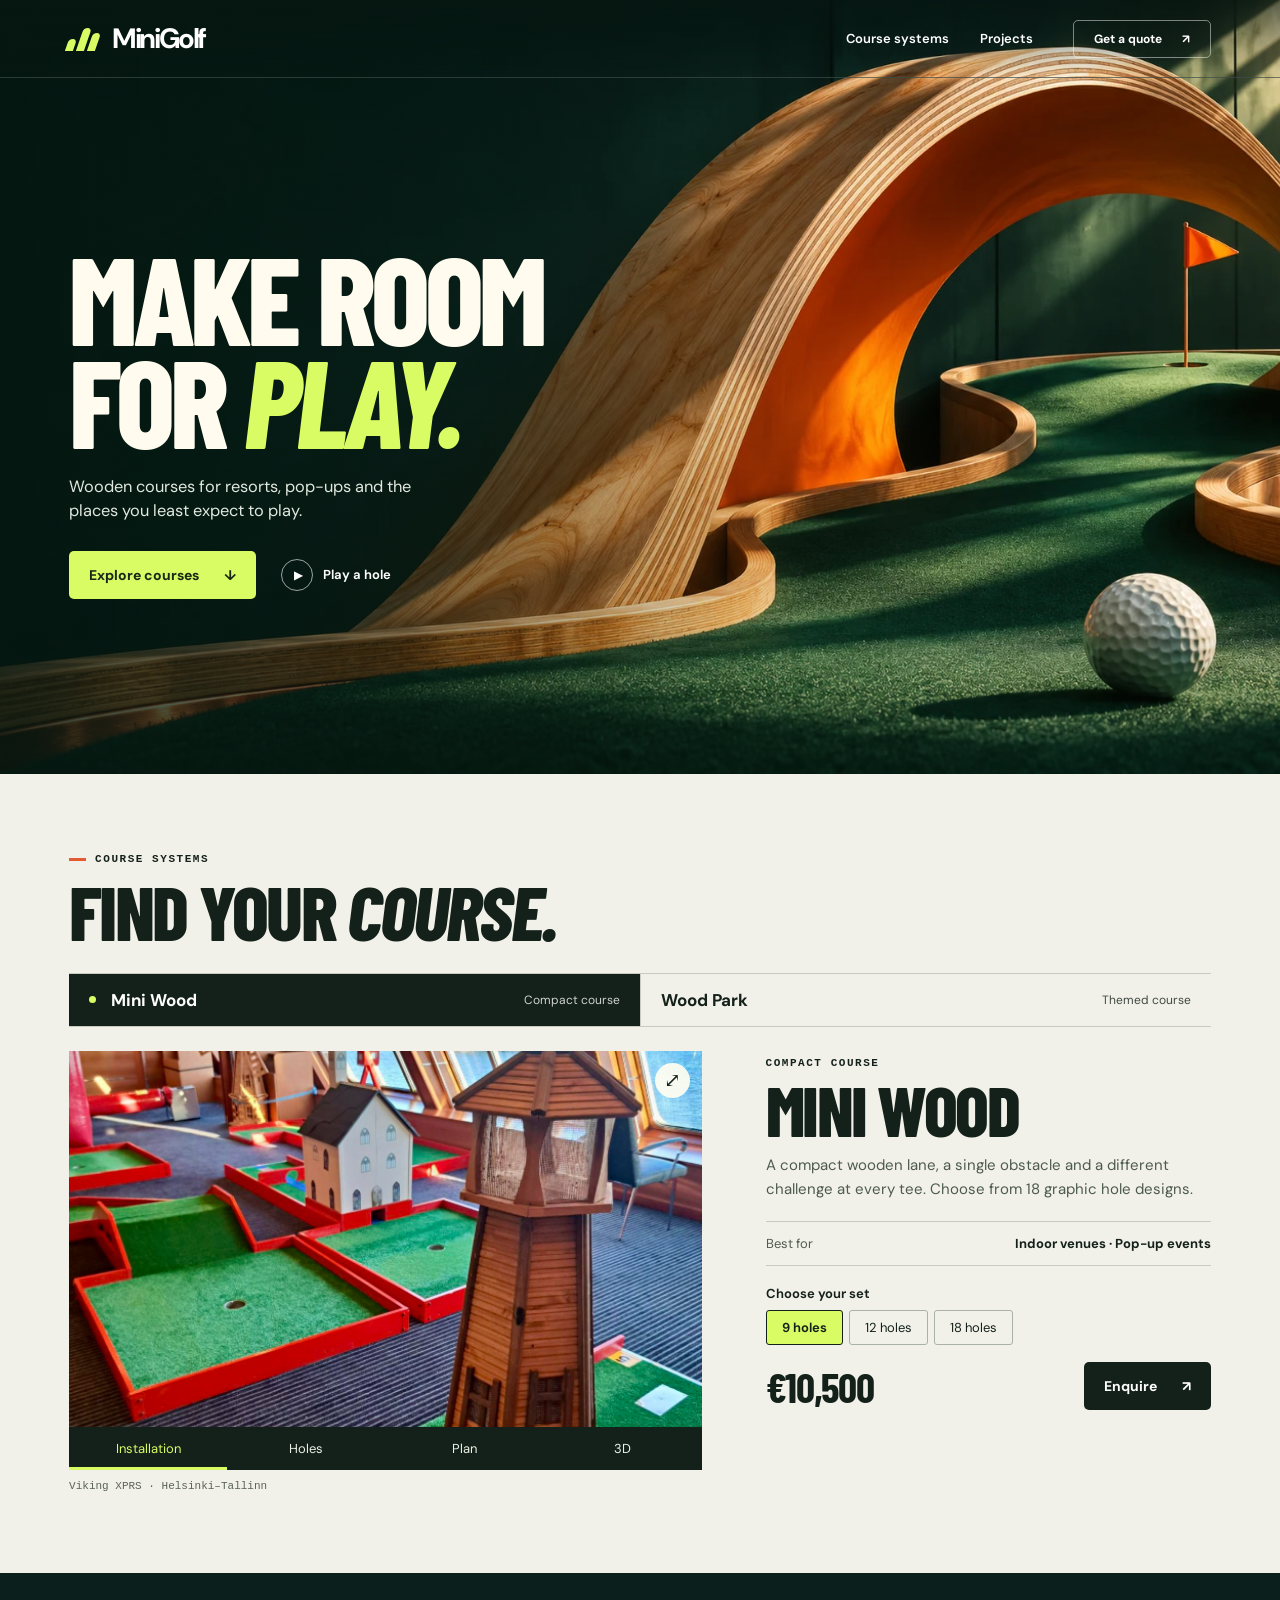
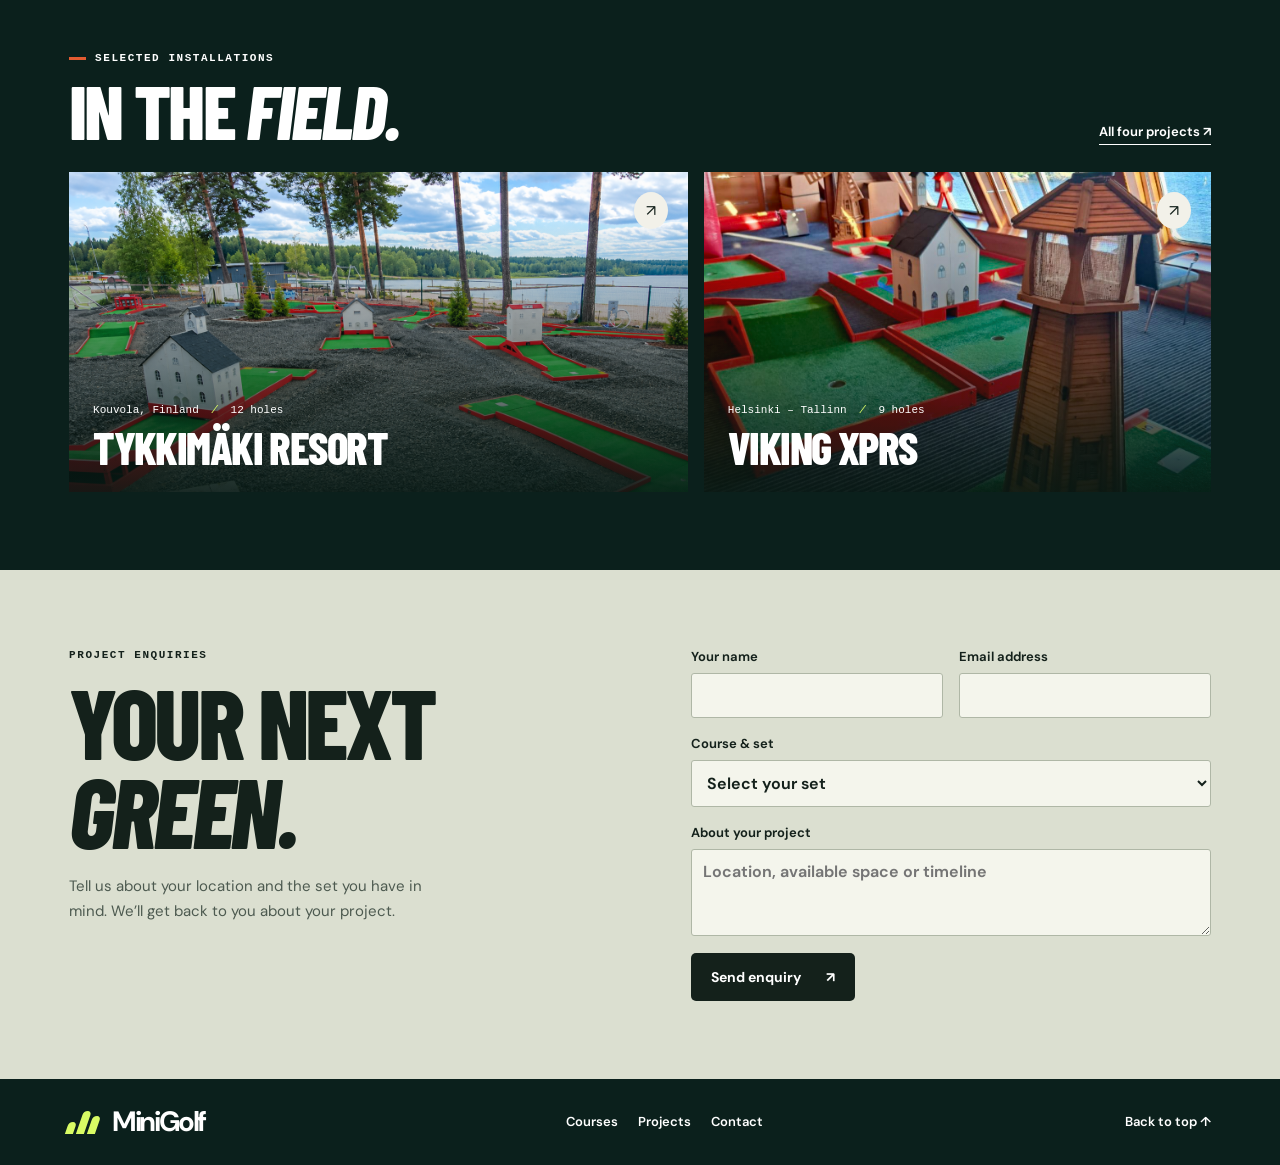
==== commit dfb1a32f: "Remove the promotional strip and redundant homepage labels" ====
--- a/index.html
+++ b/index.html
@@ -17,9 +17,8 @@
 <header class="mast"><div class="frame mast-inner"><a class="brand" href="index.html" aria-label="MiniGolf home"><span class="symbol" aria-hidden="true"><i></i><i></i><i></i></span><b>MiniGolf</b></a><nav aria-label="Main navigation"><a href="#courses">Course systems</a><a href="Completed-work.html">Projects</a></nav><a class="button mast-quote" href="#contact">Get a quote <span aria-hidden="true" class="arrow">↗</span></a></div></header>
 <main id="main">
 <section class="hero" aria-labelledby="hero-title"><picture><source media="(max-width:650px)" srcset="assets/green-mobile.webp"><img class="hero-image" src="assets/green-wide.webp" fetchpriority="high" alt="Studio concept of a sculpted plywood obstacle on a minigolf green"></picture>
-<div class="frame hero-inner"><div class="hero-copy"><p class="label hero-label"><i aria-hidden="true"></i> Modular minigolf courses</p><h1 id="hero-title">Make room<br>for <em>play.</em></h1><p class="lead">Wooden courses for resorts, pop-ups and the places you least expect to play.</p><div class="hero-actions"><a class="button primary" href="#courses">Explore courses <span aria-hidden="true">↓</span></a><button type="button" class="play-button" data-play><span class="play-icon" aria-hidden="true">▶</span> Play a hole</button></div></div></div><div class="art-caption">Course concept</div></section>
-<div class="spec-strip"><div class="frame strip-inner"><span><i aria-hidden="true"></i> Two course systems</span><span><i aria-hidden="true"></i> 9 / 12 / 18 holes</span><a href="Completed-work.html"><i aria-hidden="true"></i> Installed courses <span aria-hidden="true" class="arrow">↗</span></a></div></div>
-<section class="collection frame" id="courses"><div class="section-heading"><div><p class="label section-label">Course systems</p><h2>Find your <em>course.</em></h2></div><p>Explore the installations, inspect individual holes and choose the set that fits your space.</p></div>
+<div class="frame hero-inner"><div class="hero-copy"><h1 id="hero-title">Make room<br>for <em>play.</em></h1><p class="lead">Wooden courses for resorts, pop-ups and the places you least expect to play.</p><div class="hero-actions"><a class="button primary" href="#courses">Explore courses <span aria-hidden="true">↓</span></a><button type="button" class="play-button" data-play><span class="play-icon" aria-hidden="true">▶</span> Play a hole</button></div></div></div></section>
+<section class="collection frame" id="courses"><div class="section-heading"><div><p class="label section-label">Course systems</p><h2>Find your <em>course.</em></h2></div></div>
 <div class="system-tabs" aria-label="Select a course system"><a href="#mini-wood" data-course="mini-wood"><span>Mini Wood</span><small>Compact course</small></a><a href="#wood-park" data-course="wood-park"><span>Wood Park</span><small>Themed course</small></a></div><article class="system" id="mini-wood" aria-label="Mini Wood">
 <div class="course-media"><div class="media-stage"><a class="zoom media-open" href="images/completed-work/project1/project1.PNG"><img class="media-image" src="images/completed-work/project1/project1.PNG" alt="Viking XPRS · Helsinki–Tallinn minigolf course" loading="lazy"><span class="zoom-glyph" aria-hidden="true">⤢</span></a><div class="hole-picker" hidden><button type="button" class="hole-prev" aria-label="Previous hole">←</button><label><span class="sr">Choose a hole</span><select class="hole-select"><option value="0" data-image="images/holes/mw-start.png">01 / Start</option><option value="1" data-image="images/holes/mw-scope.png">02 / Scope</option><option value="2" data-image="images/holes/mw-gate.png">03 / Gate</option><option value="3" data-image="images/holes/mw-return.png">04 / Return</option><option value="4" data-image="images/holes/mw-vulcan.png">05 / Vulcan</option><option value="5" data-image="images/holes/mw-threats.png">06 / Threats</option><option value="6" data-image="images/holes/mw-double-hole.png">07 / Double Hole</option><option value="7" data-image="images/holes/mw-ramp.png">08 / Ramp</option><option value="8" data-image="images/holes/mw-jump.png">09 / Jump</option><option value="9" data-image="images/holes/mw-right.png">10 / Right</option><option value="10" data-image="images/holes/mw-three-goals.png">11 / Three Goals</option><option value="11" data-image="images/holes/mw-jump-ii.png">12 / Jump II</option><option value="12" data-image="images/holes/mw-three-jumpers.png">13 / Three Jumpers</option><option value="13" data-image="images/holes/mw-long-ahead.png">14 / Long Ahead</option><option value="14" data-image="images/holes/mw-a-fall-under.png">15 / A Fall Under</option><option value="15" data-image="images/holes/mw-two-side.png">16 / Two Side</option><option value="16" data-image="images/holes/mw-roller.png">17 / Roller</option><option value="17" data-image="images/holes/mw-eight.png">18 / Eight</option></select></label><button type="button" class="hole-next" aria-label="Next hole">→</button></div></div>
 <div class="view-bar" role="group" aria-label="Mini Wood views"><button data-view="installation" data-image="images/completed-work/project1/project1.PNG" type="button" aria-pressed="true">Installation</button><button data-view="holes" data-image="images/holes/mw-start.png" type="button" aria-pressed="false">Holes</button><button data-view="plans" data-image="images/sheets/mini-wood-plans.png" type="button" aria-pressed="false">Plan</button><button data-view="3d" data-image="images/sheets/mini-wood-3d.png" type="button" aria-pressed="false">3D</button></div><p class="media-caption" data-installation="Viking XPRS · Helsinki–Tallinn">Viking XPRS · Helsinki–Tallinn</p></div>
--- a/css/redesign.css
+++ b/css/redesign.css
@@ -49,30 +49,22 @@
 .hero-inner { min-height: clamp(610px, 86svh, 840px); display: flex; align-items: center; padding-top: 115px; padding-bottom: 44px; }
 .hero-copy { max-width: 620px; }
 .label, .overline { font: 700 11px/1.35 "Courier New", monospace; letter-spacing: .14em; text-transform: uppercase; }
-.hero-label { display: flex; align-items: center; gap: 11px; color: #e6efdc; }
-.hero-label i { width: 23px; height: 3px; background: var(--lime); }
 h1, h2, h3 { font-family: var(--display); text-transform: uppercase; font-weight: 800; letter-spacing: -.035em; line-height: .91; }
 h1 em, h2 em { font-weight: inherit; }
-.hero h1 { font-size: clamp(90px, 9.6vw, 157px); line-height: .835; margin: 24px 0 23px; letter-spacing: -.04em; }
+.hero h1 { font-size: clamp(90px, 9.6vw, 157px); line-height: .835; margin: 0 0 23px; letter-spacing: -.04em; }
 .hero h1 em { color: var(--lime); }
 .lead { font-size: clamp(15px, 1.28vw, 19px); line-height: 1.5; max-width: 35ch; color: #e0e8df; }
 .hero-actions { display: flex; align-items: center; gap: 25px; margin-top: 27px; }
 .play-button { display: inline-flex; align-items: center; gap: 10px; color: #fff; font-weight: 650; font-size: 13px; padding: 4px 0; }
 .play-icon { display: grid; place-items: center; width: 32px; height: 32px; padding-left: 2px; border: 1px solid #fff9; border-radius: 50%; font-size: 11px; }
 .play-button:hover .play-icon { background: white; color: var(--night); }
-.art-caption { position: absolute; right: 3vw; bottom: 15px; font: 10px/1.3 monospace; color: #fff; background: #081914b3; padding: 4px 7px; }
-.spec-strip { background: var(--lime); color: #1d341b; }
-.strip-inner { min-height: 45px; display: flex; justify-content: space-between; align-items: center; gap: 12px; }
-.strip-inner > * { display: inline-flex; align-items: center; gap: 12px; font: 700 11px/1.2 "Courier New",monospace; letter-spacing: .06em; text-transform: uppercase; }
-.strip-inner i { width: 9px; height: 9px; transform: skew(-18deg); border: 2px solid currentColor; }
 .collection, .locations, .contact, .gallery-page { padding-block: clamp(52px, 6.1vw, 96px); }
 .section-heading { display: flex; align-items: end; justify-content: space-between; gap: 24px; margin-bottom: 27px; }
 .section-label { display: flex; gap: 9px; align-items: center; }
 .section-label::before { content: ""; display: inline-block; width: 17px; height: 3px; background: #e35b31; }
 h2 { font-size: clamp(52px, 6vw, 94px); }
 .section-heading h2, .gallery-head h1 { margin-top: 9px; }
-.section-heading > p, .system-description, .project-description > p:not(.overline), .gallery-head > p:last-child, .contact-grid > div > p:last-child { font-size: 15px; line-height: 1.65; color: #4d5a50; }
-.section-heading > p { max-width: 32ch; }
+.system-description, .project-description > p:not(.overline), .gallery-head > p:last-child, .contact-grid > div > p:last-child { font-size: 15px; line-height: 1.65; color: #4d5a50; }
 .system-tabs { display: grid; grid-template-columns: 1fr 1fr; margin-bottom: 24px; border-block: 1px solid var(--line); }
 .system-tabs a { padding: 15px 20px; display: flex; align-items: center; gap: 15px; }
 .system-tabs a + a { border-left: 1px solid var(--line); }
@@ -184,12 +176,9 @@
   .hero-inner { align-items:end; min-height: clamp(585px,85svh,730px); padding-top:150px; padding-bottom:36px; }
   .hero-image { object-position:64% center; }
   .hero::after { background:linear-gradient(0deg,#041914 0%,#061d16e6 18%,#061d1688 49%,#071c130d 84%),linear-gradient(180deg,#0616108a,transparent 30%); }
-  .hero h1 { font-size: clamp(82px,18vw,104px); margin:14px 0; }
+  .hero h1 { font-size: clamp(82px,18vw,104px); margin:0 0 14px; }
   .lead { font-size: 14px; max-width:35ch; }.hero-actions { margin-top:20px; gap:18px; }
-  .hero-label { font-size:10px; }.art-caption { bottom:auto; top:76px; font-size:8px; }
-  .strip-inner { min-height:38px; }.strip-inner > * { font-size:9px; gap:6px; }.strip-inner a { display:none; }
   .section-heading { align-items:start; flex-direction:column; gap:12px; }
-  .section-heading > p { max-width:40ch; font-size:14px; }
   .system,.project-grid,.contact-grid,.project-detail { grid-template-columns:1fr; }
   .system-tabs a { padding:13px 10px; }
   .system-tabs span { font-size:15px; }
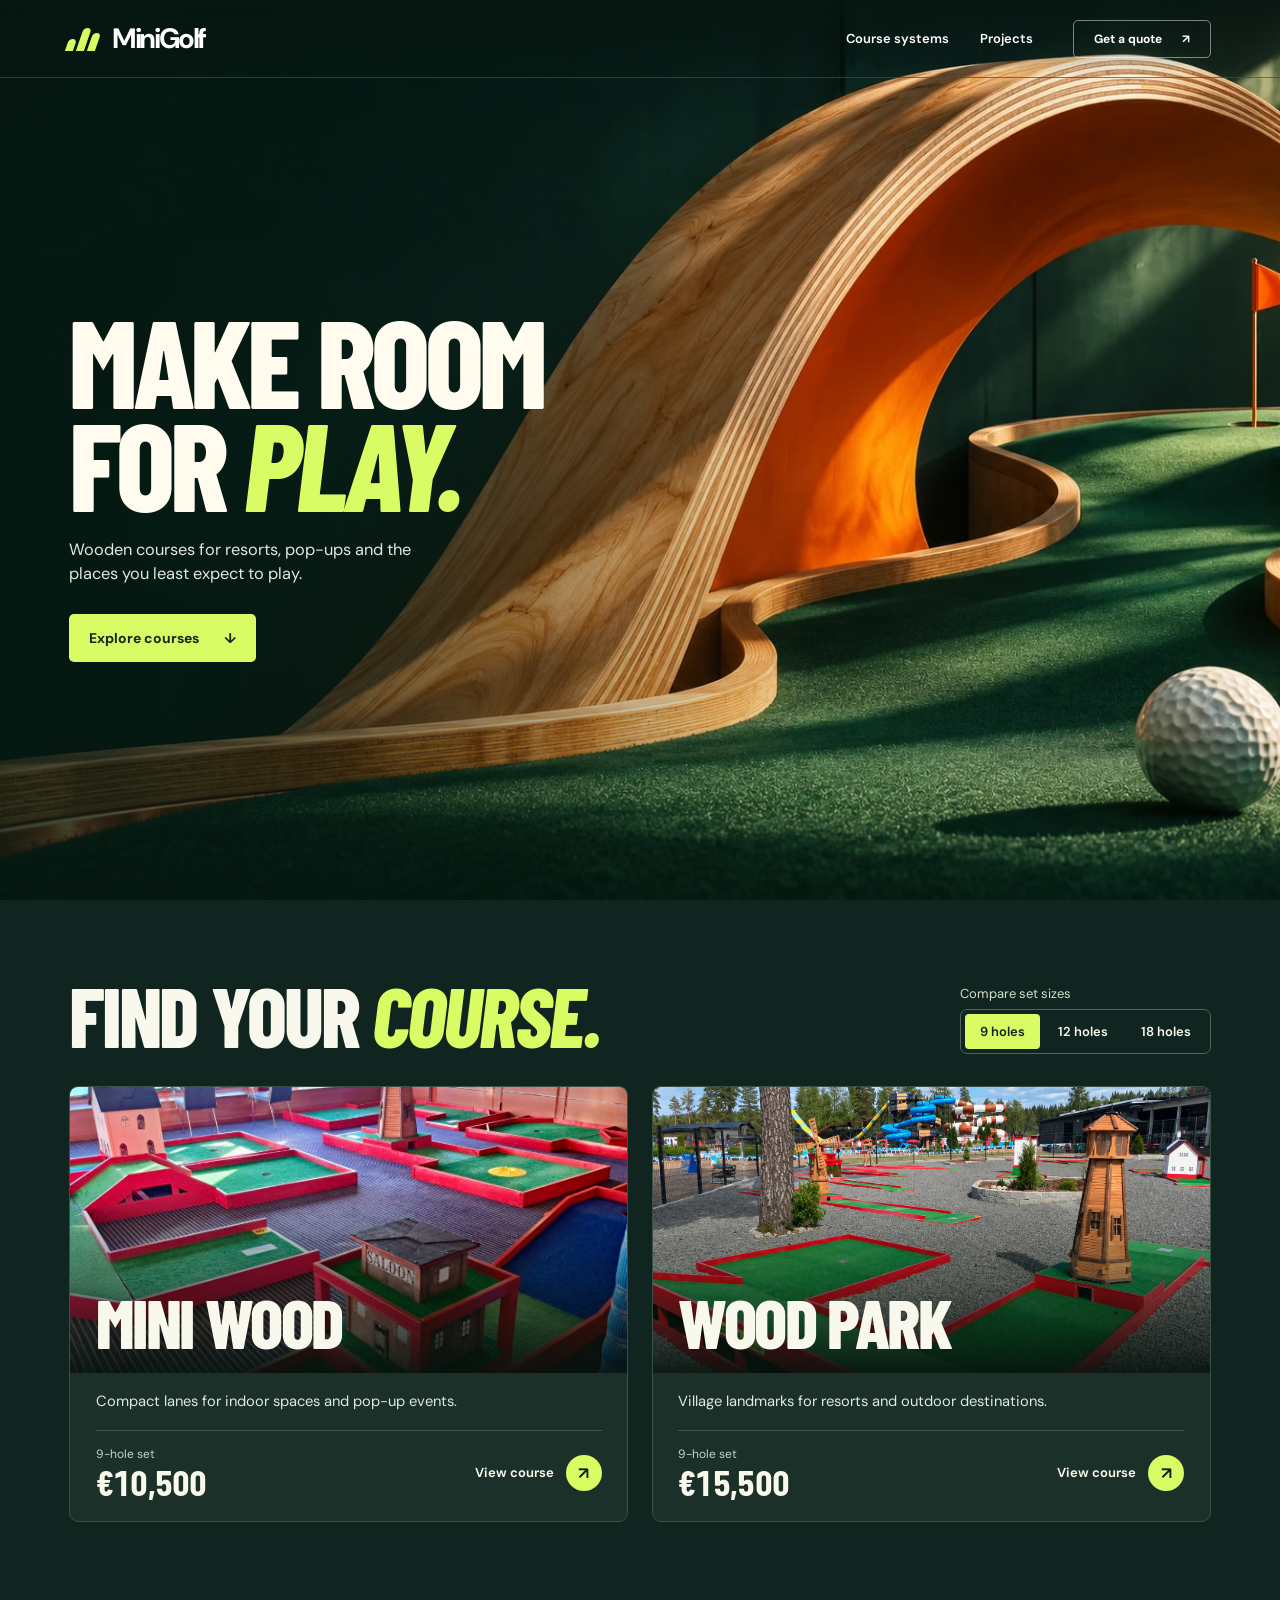
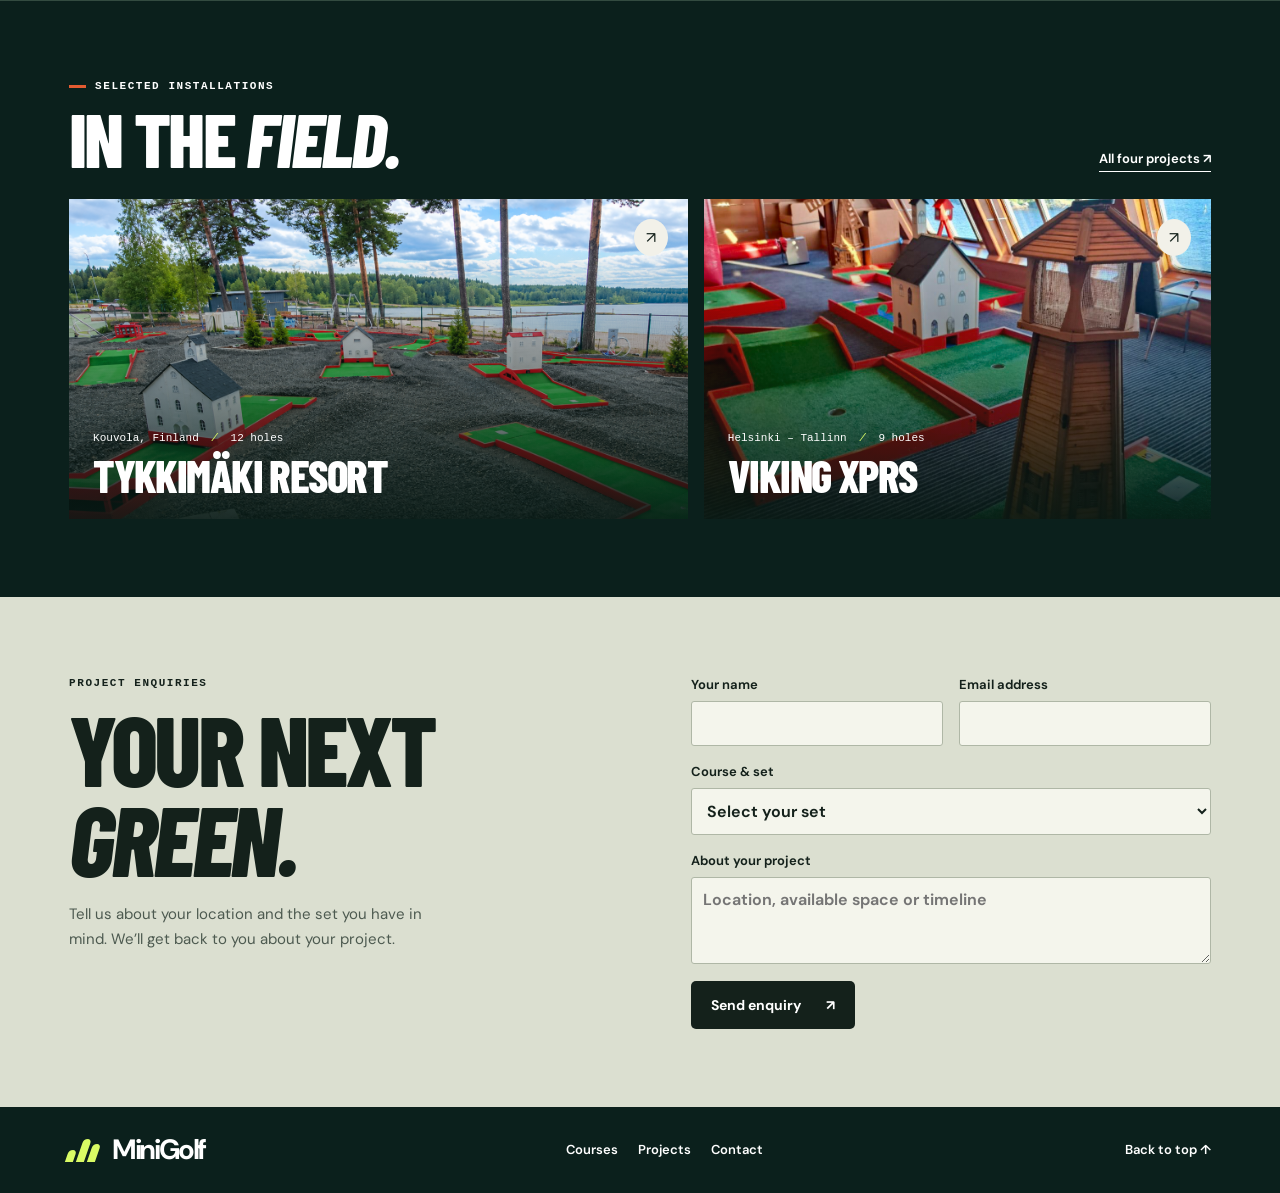
==== commit 3dc64bff: "Give the hero the full viewport and compare both course systems side by side" ====
--- a/index.html
+++ b/index.html
@@ -10,24 +10,59 @@
   <link rel="preconnect" href="https://fonts.googleapis.com"><link rel="preconnect" href="https://fonts.gstatic.com" crossorigin><link rel="stylesheet" href="https://fonts.googleapis.com/css2?family=Barlow+Condensed:ital,wght@0,700;0,800;0,900;1,800&family=DM+Sans:wght@400;500;600;700&display=swap">
 <link rel="stylesheet" href="css/redesign.css">
   <script src="js/redesign.js" defer></script>
-  <script src="js/putting.js" defer></script>
 </head>
 <body id="top">
 <a class="skip" href="#main">Skip to content</a>
 <header class="mast"><div class="frame mast-inner"><a class="brand" href="index.html" aria-label="MiniGolf home"><span class="symbol" aria-hidden="true"><i></i><i></i><i></i></span><b>MiniGolf</b></a><nav aria-label="Main navigation"><a href="#courses">Course systems</a><a href="Completed-work.html">Projects</a></nav><a class="button mast-quote" href="#contact">Get a quote <span aria-hidden="true" class="arrow">↗</span></a></div></header>
 <main id="main">
 <section class="hero" aria-labelledby="hero-title"><picture><source media="(max-width:650px)" srcset="assets/green-mobile.webp"><img class="hero-image" src="assets/green-wide.webp" fetchpriority="high" alt="Studio concept of a sculpted plywood obstacle on a minigolf green"></picture>
-<div class="frame hero-inner"><div class="hero-copy"><h1 id="hero-title">Make room<br>for <em>play.</em></h1><p class="lead">Wooden courses for resorts, pop-ups and the places you least expect to play.</p><div class="hero-actions"><a class="button primary" href="#courses">Explore courses <span aria-hidden="true">↓</span></a><button type="button" class="play-button" data-play><span class="play-icon" aria-hidden="true">▶</span> Play a hole</button></div></div></div></section>
-<section class="collection frame" id="courses"><div class="section-heading"><div><p class="label section-label">Course systems</p><h2>Find your <em>course.</em></h2></div></div>
-<div class="system-tabs" aria-label="Select a course system"><a href="#mini-wood" data-course="mini-wood"><span>Mini Wood</span><small>Compact course</small></a><a href="#wood-park" data-course="wood-park"><span>Wood Park</span><small>Themed course</small></a></div><article class="system" id="mini-wood" aria-label="Mini Wood">
+<div class="frame hero-inner"><div class="hero-copy"><h1 id="hero-title">Make room<br>for <em>play.</em></h1><p class="lead">Wooden courses for resorts, pop-ups and the places you least expect to play.</p><div class="hero-actions"><a class="button primary" href="#courses">Explore courses <span aria-hidden="true">↓</span></a></div></div></div></section>
+<section class="collection" id="courses" aria-labelledby="course-heading">
+  <div class="frame">
+    <div class="compare-head"><h2 id="course-heading">Find your <em>course.</em></h2><fieldset class="compare-sizes"><legend>Compare set sizes</legend><div><label><input type="radio" name="compare-size" value="9" checked><span>9 holes</span></label><label><input type="radio" name="compare-size" value="12"><span>12 holes</span></label><label><input type="radio" name="compare-size" value="18"><span>18 holes</span></label></div></fieldset></div>
+    <div class="compare-grid">
+      <article class="course-card" aria-labelledby="card-mini-wood">
+        <a class="cover-link" href="#mini-wood" data-course="mini-wood" aria-label="Explore Mini Wood">
+          <img src="images/completed-work/project1/project1_2.PNG" alt="Compact wooden lanes on the Viking XPRS ferry" width="900" height="510" loading="lazy" decoding="async">
+          <h3 id="card-mini-wood">Mini Wood</h3>
+        </a>
+        <div class="card-body">
+          <p>Compact lanes for indoor spaces and pop-up events.</p>
+          <div class="card-footer">
+            <div class="card-offer"><span class="card-set">9-hole set</span><strong class="card-price">€10,500</strong></div>
+            <a class="details-link" href="#mini-wood" data-course="mini-wood" aria-label="View Mini Wood details">View course <span aria-hidden="true">↗</span></a>
+          </div>
+        </div>
+      </article>
+      <article class="course-card" aria-labelledby="card-wood-park">
+        <a class="cover-link" href="#wood-park" data-course="wood-park" aria-label="Explore Wood Park">
+          <img src="images/completed-work/project3/project3_2.PNG" alt="Outdoor Wood Park lane at Tykkimäki Resort" width="900" height="510" loading="lazy" decoding="async">
+          <h3 id="card-wood-park">Wood Park</h3>
+        </a>
+        <div class="card-body">
+          <p>Village landmarks for resorts and outdoor destinations.</p>
+          <div class="card-footer">
+            <div class="card-offer"><span class="card-set">9-hole set</span><strong class="card-price">€15,500</strong></div>
+            <a class="details-link" href="#wood-park" data-course="wood-park" aria-label="View Wood Park details">View course <span aria-hidden="true">↗</span></a>
+          </div>
+        </div>
+      </article>
+    </div>
+    <div class="detail-region">
+<article class="system" id="mini-wood" aria-label="Mini Wood" tabindex="-1">
+<div class="detail-top"><h3>Mini Wood</h3><a class="back-to-courses" href="#courses">↑ Back to courses</a></div>
 <div class="course-media"><div class="media-stage"><a class="zoom media-open" href="images/completed-work/project1/project1.PNG"><img class="media-image" src="images/completed-work/project1/project1.PNG" alt="Viking XPRS · Helsinki–Tallinn minigolf course" loading="lazy"><span class="zoom-glyph" aria-hidden="true">⤢</span></a><div class="hole-picker" hidden><button type="button" class="hole-prev" aria-label="Previous hole">←</button><label><span class="sr">Choose a hole</span><select class="hole-select"><option value="0" data-image="images/holes/mw-start.png">01 / Start</option><option value="1" data-image="images/holes/mw-scope.png">02 / Scope</option><option value="2" data-image="images/holes/mw-gate.png">03 / Gate</option><option value="3" data-image="images/holes/mw-return.png">04 / Return</option><option value="4" data-image="images/holes/mw-vulcan.png">05 / Vulcan</option><option value="5" data-image="images/holes/mw-threats.png">06 / Threats</option><option value="6" data-image="images/holes/mw-double-hole.png">07 / Double Hole</option><option value="7" data-image="images/holes/mw-ramp.png">08 / Ramp</option><option value="8" data-image="images/holes/mw-jump.png">09 / Jump</option><option value="9" data-image="images/holes/mw-right.png">10 / Right</option><option value="10" data-image="images/holes/mw-three-goals.png">11 / Three Goals</option><option value="11" data-image="images/holes/mw-jump-ii.png">12 / Jump II</option><option value="12" data-image="images/holes/mw-three-jumpers.png">13 / Three Jumpers</option><option value="13" data-image="images/holes/mw-long-ahead.png">14 / Long Ahead</option><option value="14" data-image="images/holes/mw-a-fall-under.png">15 / A Fall Under</option><option value="15" data-image="images/holes/mw-two-side.png">16 / Two Side</option><option value="16" data-image="images/holes/mw-roller.png">17 / Roller</option><option value="17" data-image="images/holes/mw-eight.png">18 / Eight</option></select></label><button type="button" class="hole-next" aria-label="Next hole">→</button></div></div>
 <div class="view-bar" role="group" aria-label="Mini Wood views"><button data-view="installation" data-image="images/completed-work/project1/project1.PNG" type="button" aria-pressed="true">Installation</button><button data-view="holes" data-image="images/holes/mw-start.png" type="button" aria-pressed="false">Holes</button><button data-view="plans" data-image="images/sheets/mini-wood-plans.png" type="button" aria-pressed="false">Plan</button><button data-view="3d" data-image="images/sheets/mini-wood-3d.png" type="button" aria-pressed="false">3D</button></div><p class="media-caption" data-installation="Viking XPRS · Helsinki–Tallinn">Viking XPRS · Helsinki–Tallinn</p></div>
-<div class="system-info"><p class="label">Compact course</p><h3>Mini Wood</h3><p class="system-description">A compact wooden lane, a single obstacle and a different challenge at every tee. Choose from 18 graphic hole designs.</p><div class="best-for"><span>Best for</span><b>Indoor venues · Pop-up events</b></div>
-<fieldset class="packages"><legend>Choose your set</legend><label><input type="radio" name="mini-wood-set" value="9" data-price="€10,500" checked><span>9 holes</span></label><label><input type="radio" name="mini-wood-set" value="12" data-price="€12,500"><span>12 holes</span></label><label><input type="radio" name="mini-wood-set" value="18" data-price="€15,500"><span>18 holes</span></label></fieldset><div class="buy-row"><strong class="price" aria-live="polite">€10,500</strong><a class="button ink choose-set" href="#contact" data-system="Mini Wood">Enquire <span aria-hidden="true" class="arrow">↗</span></a></div></div></article><article class="system" id="wood-park" aria-label="Wood Park">
+<div class="system-info"><p class="label">Compact course</p><p class="system-description">A compact wooden lane, a single obstacle and a different challenge at every tee. Choose from 18 graphic hole designs.</p><div class="best-for"><span>Best for</span><b>Indoor venues · Pop-up events</b></div>
+<fieldset class="packages"><legend>Choose your set</legend><label><input type="radio" name="mini-wood-set" value="9" data-price="€10,500" checked><span>9 holes</span></label><label><input type="radio" name="mini-wood-set" value="12" data-price="€12,500"><span>12 holes</span></label><label><input type="radio" name="mini-wood-set" value="18" data-price="€15,500"><span>18 holes</span></label></fieldset><div class="buy-row"><strong class="price" aria-live="polite">€10,500</strong><a class="button ink choose-set" href="#contact" data-system="Mini Wood">Enquire <span aria-hidden="true" class="arrow">↗</span></a></div></div></article><article class="system" id="wood-park" aria-label="Wood Park" tabindex="-1">
+<div class="detail-top"><h3>Wood Park</h3><a class="back-to-courses" href="#courses">↑ Back to courses</a></div>
 <div class="course-media"><div class="media-stage"><a class="zoom media-open" href="images/completed-work/project3/project3.PNG"><img class="media-image" src="images/completed-work/project3/project3.PNG" alt="Tykkimäki Resort · Kouvola minigolf course" loading="lazy"><span class="zoom-glyph" aria-hidden="true">⤢</span></a><div class="hole-picker" hidden><button type="button" class="hole-prev" aria-label="Previous hole">←</button><label><span class="sr">Choose a hole</span><select class="hole-select"><option value="0" data-image="images/holes/wp-saloon.png">01 / Saloon</option><option value="1" data-image="images/holes/wp-turn-3m.png">02 / 3m Turn</option><option value="2" data-image="images/holes/wp-fan.png">03 / Fan</option><option value="3" data-image="images/holes/wp-lantern.png">04 / Lantern</option><option value="4" data-image="images/holes/wp-train-station.png">05 / Train Station</option><option value="5" data-image="images/holes/wp-hill.png">06 / Hill</option><option value="6" data-image="images/holes/wp-castle.png">07 / Castle</option><option value="7" data-image="images/holes/wp-mr-t.png">08 / Mr T</option><option value="8" data-image="images/holes/wp-hotel.png">09 / Hotel</option><option value="9" data-image="images/holes/wp-bird-house.png">10 / Bird House</option><option value="10" data-image="images/holes/wp-straight-3m.png">11 / 3m Straight</option><option value="11" data-image="images/holes/wp-church.png">12 / Church</option><option value="12" data-image="images/holes/wp-z-turn.png">13 / Z-Turn</option><option value="13" data-image="images/holes/wp-zic-zac.png">14 / Zic-Zac</option><option value="14" data-image="images/holes/wp-vulcan2.png">15 / Vulcan</option><option value="15" data-image="images/holes/wp-360.png">16 / 360</option><option value="16" data-image="images/holes/wp-bridge.png">17 / Bridge</option><option value="17" data-image="images/holes/wp-well.png">18 / Well</option></select></label><button type="button" class="hole-next" aria-label="Next hole">→</button></div></div>
 <div class="view-bar" role="group" aria-label="Wood Park views"><button data-view="installation" data-image="images/completed-work/project3/project3.PNG" type="button" aria-pressed="true">Installation</button><button data-view="holes" data-image="images/holes/wp-saloon.png" type="button" aria-pressed="false">Holes</button><button data-view="plans" data-image="images/sheets/wood-park-plans.png" type="button" aria-pressed="false">Plan</button><button data-view="3d" data-image="images/sheets/wood-park-3d.png" type="button" aria-pressed="false">3D</button></div><p class="media-caption" data-installation="Tykkimäki Resort · Kouvola">Tykkimäki Resort · Kouvola</p></div>
-<div class="system-info"><p class="label">Themed course</p><h3>Wood Park</h3><p class="system-description">A village in miniature. Putt through a saloon, past a castle and over a bridge on a course built around recognisable landmarks.</p><div class="best-for"><span>Best for</span><b>Resorts · Leisure destinations</b></div>
-<fieldset class="packages"><legend>Choose your set</legend><label><input type="radio" name="wood-park-set" value="9" data-price="€15,500" checked><span>9 holes</span></label><label><input type="radio" name="wood-park-set" value="12" data-price="€20,500"><span>12 holes</span></label><label><input type="radio" name="wood-park-set" value="18" data-price="€25,500"><span>18 holes</span></label></fieldset><div class="buy-row"><strong class="price" aria-live="polite">€15,500</strong><a class="button ink choose-set" href="#contact" data-system="Wood Park">Enquire <span aria-hidden="true" class="arrow">↗</span></a></div></div></article></section>
+<div class="system-info"><p class="label">Themed course</p><p class="system-description">A village in miniature. Putt through a saloon, past a castle and over a bridge on a course built around recognisable landmarks.</p><div class="best-for"><span>Best for</span><b>Resorts · Leisure destinations</b></div>
+<fieldset class="packages"><legend>Choose your set</legend><label><input type="radio" name="wood-park-set" value="9" data-price="€15,500" checked><span>9 holes</span></label><label><input type="radio" name="wood-park-set" value="12" data-price="€20,500"><span>12 holes</span></label><label><input type="radio" name="wood-park-set" value="18" data-price="€25,500"><span>18 holes</span></label></fieldset><div class="buy-row"><strong class="price" aria-live="polite">€15,500</strong><a class="button ink choose-set" href="#contact" data-system="Wood Park">Enquire <span aria-hidden="true" class="arrow">↗</span></a></div></div></article>
+    </div>
+  </div>
+</section>
 <section class="locations"><div class="frame"><div class="section-heading"><div><p class="label section-label">Selected installations</p><h2>In the <em>field.</em></h2></div><a class="text-link" href="Completed-work.html">All four projects <span aria-hidden="true" class="arrow">↗</span></a></div><div class="project-grid"><a class="installation" href="Completed-work.html#project-3"><img loading="lazy" src="images/completed-work/project3/project3.PNG" alt="Tykkimäki Resort minigolf installation"><div><p>Kouvola, Finland <i>/</i> 12 holes</p><h3>Tykkimäki Resort</h3></div><span aria-hidden="true">↗</span></a><a class="installation" href="Completed-work.html#project-1"><img loading="lazy" src="images/completed-work/project1/project1.PNG" alt="Viking XPRS minigolf installation"><div><p>Helsinki – Tallinn <i>/</i> 9 holes</p><h3>Viking XPRS</h3></div><span aria-hidden="true">↗</span></a></div></div></section>
 <section class="contact" id="contact"><div class="frame contact-grid"><div><p class="overline dot">Project enquiries</p><h2>Your next<br><em>green.</em></h2><p>Tell us about your location and the set you have in mind. We’ll get back to you about your project.</p></div>
     <form action="https://formspree.io/f/mqpaayvl" method="post" id="quoteForm"><div class="field-pair"><label>Your name<input name="name" autocomplete="name" required></label><label>Email address<input name="email" type="email" autocomplete="email" required></label></div>
@@ -35,11 +70,6 @@
       <label>About your project<textarea name="message" rows="3" placeholder="Location, available space or timeline"></textarea></label>
       <input type="hidden" name="subject" value="New MiniGolf enquiry"><button class="button primary" type="submit">Send enquiry <span aria-hidden="true" class="arrow">↗</span></button><p class="form-status" role="status"></p>
     </form></div></section>
-</main><dialog class="game-dialog" id="putting" aria-labelledby="game-title">
-<div class="game-head"><div><p class="label">Practice green</p><h2 id="game-title">Take a shot.</h2></div><button type="button" class="icon-button close-game" aria-label="Close practice green">×</button></div>
-<div class="score-line"><span>Hole 01 <i>/</i> Par 2</span><span>Strokes <b id="strokes">0</b></span></div>
-<canvas id="green" width="940" height="428" aria-label="Practice green. Use the aim and power controls below to putt from the tee to the flag."></canvas>
-<p id="play-note" class="game-note" role="status">Tap the green to aim, or use the controls below.</p>
-<div class="game-controls"><label>Aim <output id="aim-val">0°</output><input id="aim" type="range" min="-180" max="180" value="0" aria-label="Shot angle"></label><label>Power <output id="power-val">65%</output><input id="power" type="range" min="10" max="100" value="65" aria-label="Shot power"></label><button class="button primary" type="button" id="putt">Putt <span aria-hidden="true">→</span></button><button type="button" id="reset-shot" class="reset-shot">Start over</button></div></dialog><footer><div class="frame foot-inner"><a class="brand" href="index.html" aria-label="MiniGolf home"><span class="symbol" aria-hidden="true"><i></i><i></i><i></i></span><b>MiniGolf</b></a><div><a href="index.html#courses">Courses</a><a href="Completed-work.html">Projects</a><a href="index.html#contact">Contact</a></div><a href="#top">Back to top ↑</a></div></footer>
+</main><footer><div class="frame foot-inner"><a class="brand" href="index.html" aria-label="MiniGolf home"><span class="symbol" aria-hidden="true"><i></i><i></i><i></i></span><b>MiniGolf</b></a><div><a href="index.html#courses">Courses</a><a href="Completed-work.html">Projects</a><a href="index.html#contact">Contact</a></div><a href="#top">Back to top ↑</a></div></footer>
 <dialog class="zoom-dialog" aria-label="Enlarged image"><div class="zoom-tools"><span class="zoom-caption"></span><button type="button" class="button button-light close-zoom">Close ×</button></div><img class="enlarged" alt=""></dialog>
 </body></html>
--- a/css/redesign.css
+++ b/css/redesign.css
@@ -46,7 +46,7 @@
 .hero-image, .hero::after { position: absolute; inset: 0; width: 100%; height: 100%; z-index: -2; }
 .hero-image { object-fit: cover; object-position: 60% 54%; }
 .hero::after { content: ""; z-index: -1; background: linear-gradient(90deg,#051811bd 0%,#05181177 32%,transparent 64%),linear-gradient(0deg,#0315106b,transparent 19%); }
-.hero-inner { min-height: clamp(610px, 86svh, 840px); display: flex; align-items: center; padding-top: 115px; padding-bottom: 44px; }
+.hero-inner { min-height: 100vh; min-height: 100dvh; display: flex; align-items: center; padding-top: 115px; padding-bottom: 44px; }
 .hero-copy { max-width: 620px; }
 .label, .overline { font: 700 11px/1.35 "Courier New", monospace; letter-spacing: .14em; text-transform: uppercase; }
 h1, h2, h3 { font-family: var(--display); text-transform: uppercase; font-weight: 800; letter-spacing: -.035em; line-height: .91; }
@@ -55,9 +55,6 @@
 .hero h1 em { color: var(--lime); }
 .lead { font-size: clamp(15px, 1.28vw, 19px); line-height: 1.5; max-width: 35ch; color: #e0e8df; }
 .hero-actions { display: flex; align-items: center; gap: 25px; margin-top: 27px; }
-.play-button { display: inline-flex; align-items: center; gap: 10px; color: #fff; font-weight: 650; font-size: 13px; padding: 4px 0; }
-.play-icon { display: grid; place-items: center; width: 32px; height: 32px; padding-left: 2px; border: 1px solid #fff9; border-radius: 50%; font-size: 11px; }
-.play-button:hover .play-icon { background: white; color: var(--night); }
 .collection, .locations, .contact, .gallery-page { padding-block: clamp(52px, 6.1vw, 96px); }
 .section-heading { display: flex; align-items: end; justify-content: space-between; gap: 24px; margin-bottom: 27px; }
 .section-label { display: flex; gap: 9px; align-items: center; }
@@ -65,16 +62,7 @@
 h2 { font-size: clamp(52px, 6vw, 94px); }
 .section-heading h2, .gallery-head h1 { margin-top: 9px; }
 .system-description, .project-description > p:not(.overline), .gallery-head > p:last-child, .contact-grid > div > p:last-child { font-size: 15px; line-height: 1.65; color: #4d5a50; }
-.system-tabs { display: grid; grid-template-columns: 1fr 1fr; margin-bottom: 24px; border-block: 1px solid var(--line); }
-.system-tabs a { padding: 15px 20px; display: flex; align-items: center; gap: 15px; }
-.system-tabs a + a { border-left: 1px solid var(--line); }
-.system-tabs a[aria-current=true] { background: var(--ink); color: white; }
-.system-tabs a[aria-current=true]::before { content: ""; width: 7px; height: 7px; border-radius: 50%; background: var(--lime); }
-.system-tabs span { font-weight: 700; font-size: 17px; }
-.system-tabs small { font-size: 12px; opacity: .8; margin-left: auto; }
 .system { display: grid; grid-template-columns: 1.42fr 1fr; gap: clamp(26px, 5vw, 84px); align-items: start; }
-.system + .system { margin-top: 28px; }
-.system[hidden] + .system { margin-top: 0; }
 .course-media, .system-info { min-width: 0; }
 .media-stage { position: relative; overflow: hidden; background: #fff; }
 .media-open { display: block; position: relative; cursor: zoom-in; }
@@ -90,7 +78,6 @@
 .hole-picker button { width: 38px; }
 .hole-picker select { border: 0; padding: 6px; background: transparent; font-size: 13px; min-height: 38px; max-width: 170px; }
 .system-info { padding-block: 5px; }
-.system-info h3 { font-size: clamp(52px, 5.5vw, 84px); margin: 6px 0 12px; }
 .best-for { margin-top: 19px; padding-block: 13px; display: flex; justify-content: space-between; border-block: 1px solid var(--line); gap: 12px; font-size: 13px; }
 .best-for span { color: #4f5b50; }
 .packages { margin: 19px 0 0; padding: 0; border: 0; display: flex; gap: 6px; flex-wrap: wrap; }
@@ -103,14 +90,14 @@
 .buy-row { display: flex; align-items: center; justify-content: space-between; gap: 16px; margin-top: 17px; }
 .price { font: 700 42px/1 var(--display); letter-spacing: -.03em; }
 .locations, footer { background: var(--night); color: white; }
-.text-link, .reset-shot { font-size: 13px; font-weight: 650; border-bottom: 1px solid; padding-bottom: 4px; }
+.text-link { font-size: 13px; font-weight: 650; border-bottom: 1px solid; padding-bottom: 4px; }
 .project-grid { display: grid; grid-template-columns: 1.22fr 1fr; gap: 16px; }
 .installation { position: relative; display: grid; overflow: hidden; isolation: isolate; align-content: end; min-height: clamp(230px, 25vw, 400px); padding: 24px; background: #17392c; }
 .installation img { position: absolute; inset: 0; width: 100%; height: 100%; object-fit: cover; z-index: -2; transition: transform .4s; }
 .installation:hover img { transform: scale(1.035); }
 .installation::after { content: ""; position: absolute; inset: 0; background: linear-gradient(0deg,#071914e8,transparent 85%); z-index:-1; }
 .installation p { font: 11px/1.4 monospace; margin-bottom: 8px; }
-.installation i, .score-line i { color: var(--lime); margin-inline: 6px; }
+.installation i { color: var(--lime); margin-inline: 6px; }
 .installation h3 { font-size: clamp(33px, 3.5vw, 56px); }
 .installation > span { position: absolute; right: 20px; top: 20px; background: var(--paper); color: var(--ink); border-radius: 50%; padding: 8px 12px; }
 .contact { background: #dbdfd0; }
@@ -148,23 +135,9 @@
 .zoom-tools { display: flex; align-items:center; justify-content:space-between; gap: 18px; font-size: 13px; }
 .close-zoom { background: var(--ink); color: white; min-height: 36px; }
 .enlarged { max-height: 76dvh; width: auto; margin: 8px auto 0; }
-.game-dialog { width: min(850px,95vw); color: white; background: #10251e; padding: clamp(16px,3vw,32px); border: 1px solid #607062; }
-.game-head, .score-line { display:flex; align-items:center; justify-content:space-between; gap:16px; }
-.game-head h2 { font-size: clamp(40px, 5vw, 64px); margin-top: 4px; }
-.game-head .label { color: var(--lime); }
-.icon-button { border: 1px solid #7d8c80; border-radius: 50%; color: #fff; width: 42px; height: 42px; font: 26px/1 Arial; }
-.score-line { margin: 19px 0 6px; font: 12px/1.4 monospace; }
-#green { display: block; width:100%; height:auto; background:#0b1b16; border: 1px solid #667b67; cursor:crosshair; }
-.game-note { margin: 9px 0 15px; font-size: 13px; color: #e2e8d9; }
-.game-controls { display:flex; gap: 16px; align-items:center; flex-wrap:wrap; }
-.game-controls label { flex: 1; min-width: 105px; font-size: 12px; }
-.game-controls output { float:right; color: var(--lime); }
-.game-controls input { width:100%; margin: 9px 0 0; accent-color:var(--lime); }
-.reset-shot { color:#e1e9da; }
 @media(max-width:800px) {
   .mast-inner { gap:22px; }
   .system { grid-template-columns: 1.05fr 1fr; gap: 24px; }
-  .system-tabs small { display:none; }
   .hero::after { background: linear-gradient(90deg,#041810a8,transparent 83%); }
 }
 @media(max-width:650px) {
@@ -173,26 +146,79 @@
   .symbol { transform:scale(.78) skew(-19deg); width:26px; }
   nav { gap:14px; }nav a { font-size:11px; }
   .mast-quote { min-height:34px; font-size:11px; gap:6px; padding-inline:10px; }
-  .hero-inner { align-items:end; min-height: clamp(585px,85svh,730px); padding-top:150px; padding-bottom:36px; }
+  .hero-inner { align-items:end; padding-top:150px; padding-bottom:36px; }
   .hero-image { object-position:64% center; }
   .hero::after { background:linear-gradient(0deg,#041914 0%,#061d16e6 18%,#061d1688 49%,#071c130d 84%),linear-gradient(180deg,#0616108a,transparent 30%); }
   .hero h1 { font-size: clamp(82px,18vw,104px); margin:0 0 14px; }
   .lead { font-size: 14px; max-width:35ch; }.hero-actions { margin-top:20px; gap:18px; }
   .section-heading { align-items:start; flex-direction:column; gap:12px; }
   .system,.project-grid,.contact-grid,.project-detail { grid-template-columns:1fr; }
-  .system-tabs a { padding:13px 10px; }
-  .system-tabs span { font-size:15px; }
   .system-info { padding:0; }
   .project-grid { gap:14px; }
   .installation { min-height:240px; }
   .contact-grid { gap:28px; }.foot-inner { flex-wrap:wrap; }.foot-inner > div { gap:11px; }
   .foot-inner a:not(.brand) { font-size:12px; }
-  .gallery-cta { flex-wrap:wrap; }.game-controls { gap:12px; }.game-controls label { min-width:38%; }
+  .gallery-cta { flex-wrap:wrap; }
 }
 @media(max-width:370px) {
   .mast-inner { gap:9px; }nav { gap:9px; }.mast-quote .arrow { display:none; } .mast-inner nav a:first-child { max-width:46px; }
   .field-pair { grid-template-columns:1fr; }.hero-actions { gap:14px; }
 }
+
+/* Course comparison */
+.collection {
+  background: #10251f;
+  color: #f8f8ec;
+}
+.compare-head {
+  display: flex;
+  justify-content: space-between;
+  align-items: end;
+  gap: 24px;
+  margin-bottom: clamp(24px, 2.5vw, 40px);
+}
+.compare-head h2 { font-size: clamp(56px, 6.5vw, 102px); }
+.compare-head h2 em { color: var(--lime); }
+.compare-sizes { border: 0; margin: 0; padding: 0; }
+.compare-sizes legend { margin-bottom: 7px; padding: 0; font-size: 13px; color: #d3ded0; }
+.compare-sizes > div { display: flex; gap: 3px; padding: 4px; border: 1px solid #506458; border-radius: 7px; }
+.compare-sizes label { position: relative; cursor: pointer; }
+.compare-sizes input { position: absolute; inset: 0; opacity: 0; margin: 0; cursor: pointer; }
+.compare-sizes label span { display: block; padding: 9px 15px; font-size: 13px; font-weight: 600; border-radius: 4px; }
+.compare-sizes input:checked + span { color: #14221c; background: var(--lime); }
+.compare-sizes input:focus-visible + span { outline: 2px solid white; outline-offset: 2px; }
+.compare-grid { display: grid; grid-template-columns: repeat(2, minmax(0,1fr)); gap: clamp(16px, 1.8vw, 30px); }
+.course-card { overflow: hidden; background: #1a3028; border: 1px solid #385045; border-radius: 9px; }
+.cover-link { display: block; position: relative; isolation: isolate; overflow: hidden; }
+.cover-link img { width: 100%; aspect-ratio: 1.95; height: auto; object-fit: cover; transition: transform .35s ease-out; }
+.cover-link::after { content: ""; position: absolute; inset: 0; background: linear-gradient(0deg, #06120df0 0%, #06171075 32%, transparent 65%); }
+.cover-link:hover img { transform: scale(1.035); }
+.cover-link:focus-visible { outline-offset: -4px; }
+.cover-link h3 { position: absolute; z-index: 1; bottom: 0; left: 0; padding: 0 clamp(18px, 2vw, 32px) 19px; font-size: clamp(48px, 5.4vw, 84px); }
+.card-body { padding: 17px clamp(18px, 2vw, 32px) 21px; }
+.card-body > p { color: #e1e8dd; font-size: clamp(14px, 1.15vw, 17px); line-height: 1.5; }
+.card-footer { border-top: 1px solid #45594e; margin-top: 18px; padding-top: 15px; display: flex; align-items: center; justify-content: space-between; gap: 12px; }
+.card-offer { display: grid; gap: 2px; }
+.card-set { color: #c7d2c7; font-size: 12px; }
+.card-price { font: 700 clamp(31px, 2.8vw, 44px)/1 var(--display); font-variant-numeric: tabular-nums; letter-spacing: -.02em; }
+.details-link { font-size: 13px; font-weight: 650; display: inline-flex; gap: 12px; align-items: center; }
+.details-link span { display: grid; place-items: center; width: 36px; height: 36px; border-radius: 50%; background: var(--lime); color: var(--ink); font-size: 17px; }
+.details-link:hover { text-decoration: underline; text-underline-offset: 5px; }
+.detail-region .system { background: var(--paper); color: var(--ink); margin-top: 28px; border-radius: 9px; padding: clamp(19px, 3vw, 46px); gap: 20px clamp(22px, 3.8vw, 70px); }
+.detail-top { display: flex; grid-column: 1/-1; align-items: center; justify-content: space-between; gap: 15px; }
+.detail-top h3 { font-size: clamp(36px, 4.1vw, 62px); }
+.back-to-courses { padding-block: 8px; font-size: 13px; text-decoration: underline; text-underline-offset: 4px; }
+.system-description { margin-top: 10px; }
+.locations { border-top: 1px solid #334b40; }
+@media (max-width: 700px) {
+  .compare-head { align-items: start; flex-direction: column; gap: 18px; }
+  .compare-grid { grid-template-columns: 1fr; gap: 18px; }
+  .cover-link img { aspect-ratio: 2.05; }
+  .card-body { padding-block: 14px 16px; }
+  .card-footer { padding-top: 12px; margin-top: 13px; }
+  .detail-region .system { grid-template-columns: minmax(0,1fr); }
+}
+
 @media(prefers-reduced-motion:reduce) {
   html { scroll-behavior:auto; } *,*::before,*::after { transition:none!important; }
 }
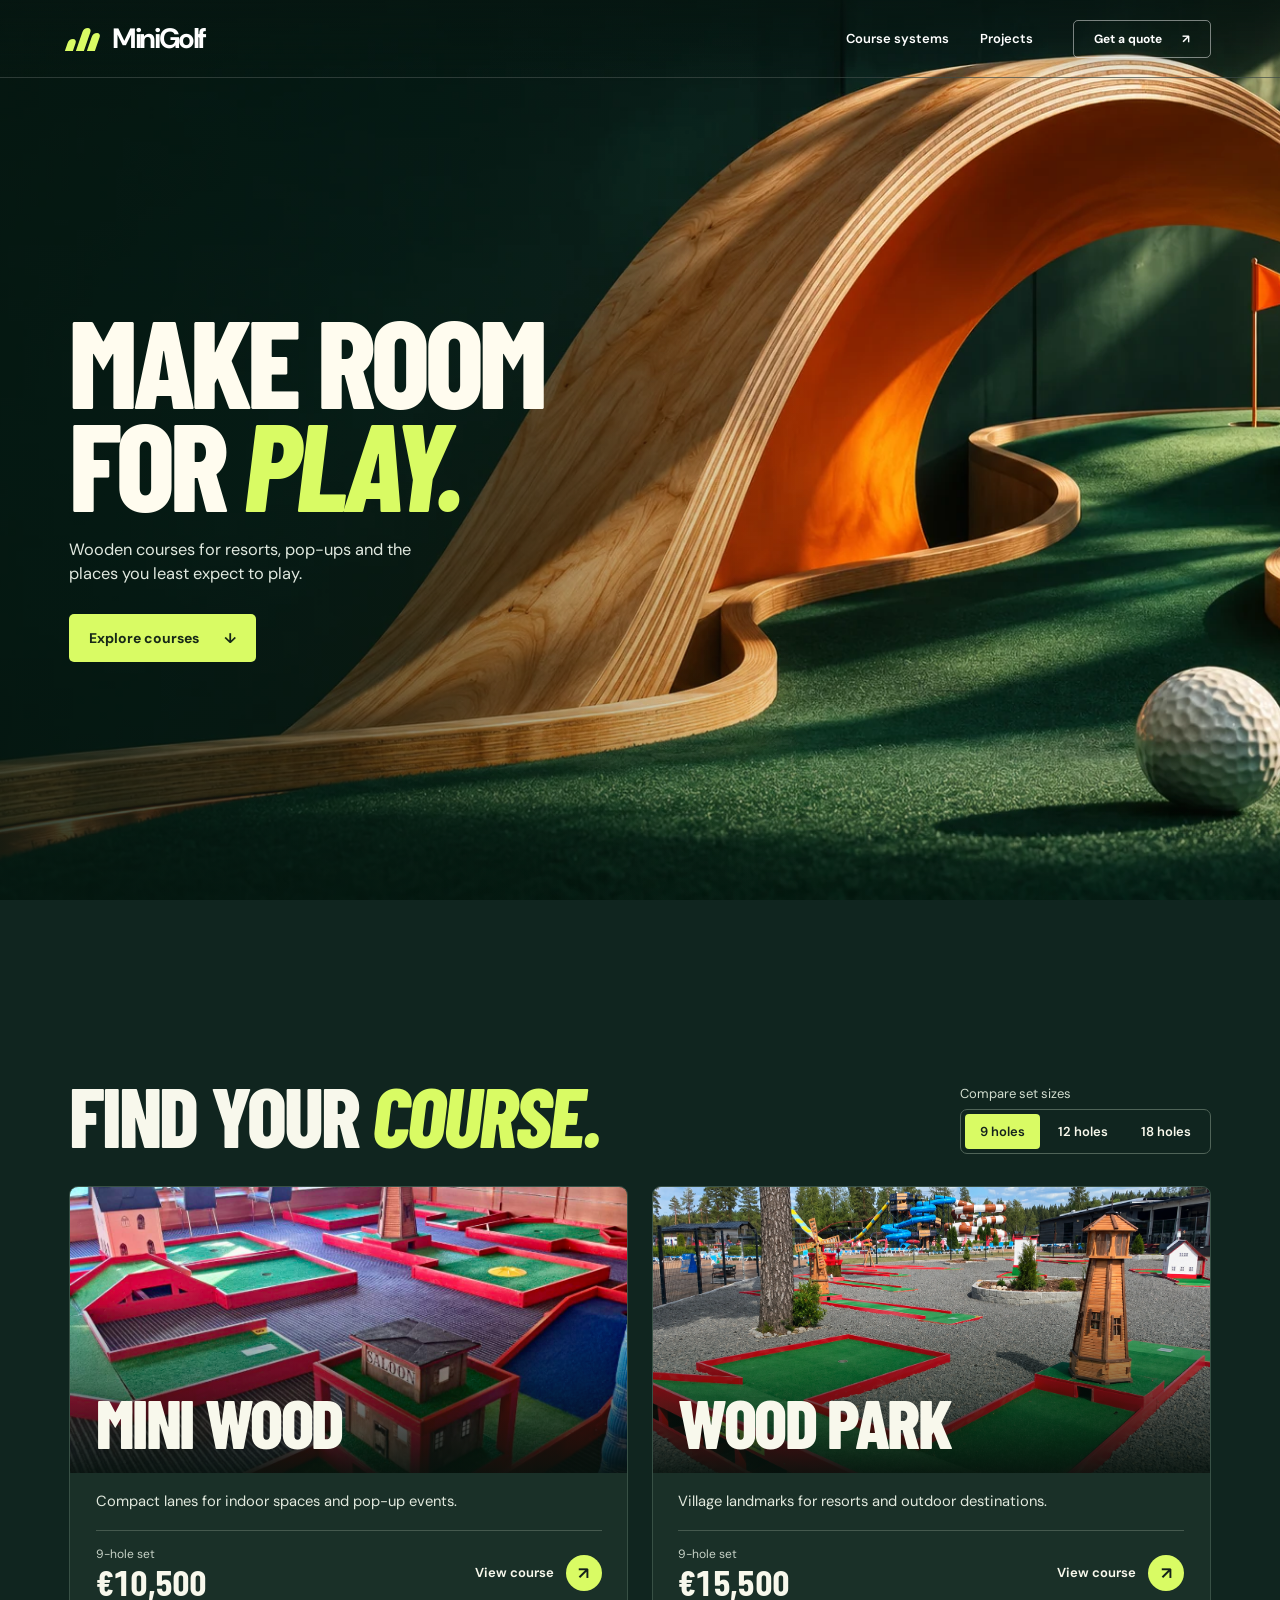
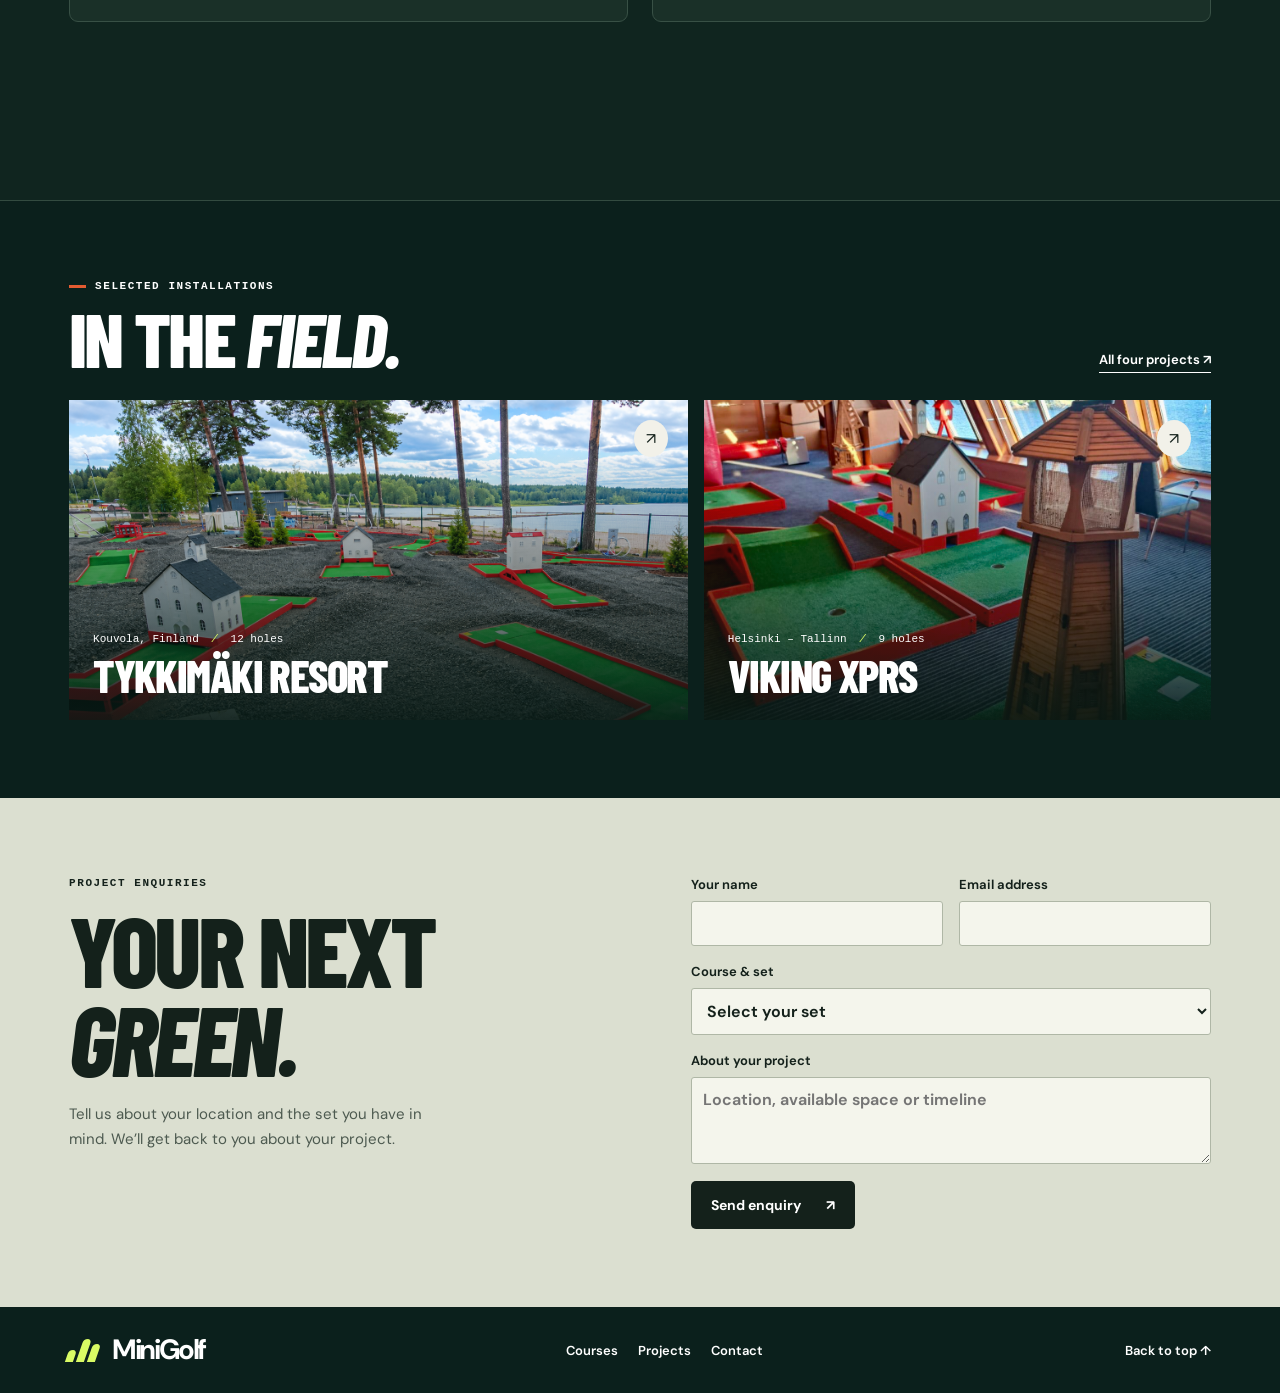
==== commit 1ade0cfe: "Show only the full 18-hole plan in the Mini Wood detail panel" ====
--- a/index.html
+++ b/index.html
@@ -51,8 +51,11 @@
     <div class="detail-region">
 <article class="system" id="mini-wood" aria-label="Mini Wood" tabindex="-1">
 <div class="detail-top"><h3>Mini Wood</h3><a class="back-to-courses" href="#courses">↑ Back to courses</a></div>
-<div class="course-media"><div class="media-stage"><a class="zoom media-open" href="images/completed-work/project1/project1.PNG"><img class="media-image" src="images/completed-work/project1/project1.PNG" alt="Viking XPRS · Helsinki–Tallinn minigolf course" loading="lazy"><span class="zoom-glyph" aria-hidden="true">⤢</span></a><div class="hole-picker" hidden><button type="button" class="hole-prev" aria-label="Previous hole">←</button><label><span class="sr">Choose a hole</span><select class="hole-select"><option value="0" data-image="images/holes/mw-start.png">01 / Start</option><option value="1" data-image="images/holes/mw-scope.png">02 / Scope</option><option value="2" data-image="images/holes/mw-gate.png">03 / Gate</option><option value="3" data-image="images/holes/mw-return.png">04 / Return</option><option value="4" data-image="images/holes/mw-vulcan.png">05 / Vulcan</option><option value="5" data-image="images/holes/mw-threats.png">06 / Threats</option><option value="6" data-image="images/holes/mw-double-hole.png">07 / Double Hole</option><option value="7" data-image="images/holes/mw-ramp.png">08 / Ramp</option><option value="8" data-image="images/holes/mw-jump.png">09 / Jump</option><option value="9" data-image="images/holes/mw-right.png">10 / Right</option><option value="10" data-image="images/holes/mw-three-goals.png">11 / Three Goals</option><option value="11" data-image="images/holes/mw-jump-ii.png">12 / Jump II</option><option value="12" data-image="images/holes/mw-three-jumpers.png">13 / Three Jumpers</option><option value="13" data-image="images/holes/mw-long-ahead.png">14 / Long Ahead</option><option value="14" data-image="images/holes/mw-a-fall-under.png">15 / A Fall Under</option><option value="15" data-image="images/holes/mw-two-side.png">16 / Two Side</option><option value="16" data-image="images/holes/mw-roller.png">17 / Roller</option><option value="17" data-image="images/holes/mw-eight.png">18 / Eight</option></select></label><button type="button" class="hole-next" aria-label="Next hole">→</button></div></div>
-<div class="view-bar" role="group" aria-label="Mini Wood views"><button data-view="installation" data-image="images/completed-work/project1/project1.PNG" type="button" aria-pressed="true">Installation</button><button data-view="holes" data-image="images/holes/mw-start.png" type="button" aria-pressed="false">Holes</button><button data-view="plans" data-image="images/sheets/mini-wood-plans.png" type="button" aria-pressed="false">Plan</button><button data-view="3d" data-image="images/sheets/mini-wood-3d.png" type="button" aria-pressed="false">3D</button></div><p class="media-caption" data-installation="Viking XPRS · Helsinki–Tallinn">Viking XPRS · Helsinki–Tallinn</p></div>
+<div class="course-media">
+  <a class="zoom media-open course-plan" href="images/sheets/mini-wood-plans.png" aria-label="Enlarge the complete 18-hole Mini Wood plan">
+    <img src="images/sheets/mini-wood-plans.png" alt="Mini Wood course plan showing all 18 holes" loading="lazy">
+  </a>
+</div>
 <div class="system-info"><p class="label">Compact course</p><p class="system-description">A compact wooden lane, a single obstacle and a different challenge at every tee. Choose from 18 graphic hole designs.</p><div class="best-for"><span>Best for</span><b>Indoor venues · Pop-up events</b></div>
 <fieldset class="packages"><legend>Choose your set</legend><label><input type="radio" name="mini-wood-set" value="9" data-price="€10,500" checked><span>9 holes</span></label><label><input type="radio" name="mini-wood-set" value="12" data-price="€12,500"><span>12 holes</span></label><label><input type="radio" name="mini-wood-set" value="18" data-price="€15,500"><span>18 holes</span></label></fieldset><div class="buy-row"><strong class="price" aria-live="polite">€10,500</strong><a class="button ink choose-set" href="#contact" data-system="Mini Wood">Enquire <span aria-hidden="true" class="arrow">↗</span></a></div></div></article><article class="system" id="wood-park" aria-label="Wood Park" tabindex="-1">
 <div class="detail-top"><h3>Wood Park</h3><a class="back-to-courses" href="#courses">↑ Back to courses</a></div>
--- a/css/redesign.css
+++ b/css/redesign.css
@@ -12,7 +12,8 @@
   background: var(--paper);
 }
 * { box-sizing: border-box; }
-html { scroll-behavior: smooth; scroll-padding-top: 16px; }
+html { scroll-behavior: smooth; }
+:where([id]:not(#courses)) { scroll-margin-top: 16px; }
 body, h1, h2, h3, p, figure { margin: 0; }
 a { color: inherit; text-decoration: none; }
 button, input, select, textarea { font: inherit; color: inherit; }
@@ -64,6 +65,7 @@
 .system-description, .project-description > p:not(.overline), .gallery-head > p:last-child, .contact-grid > div > p:last-child { font-size: 15px; line-height: 1.65; color: #4d5a50; }
 .system { display: grid; grid-template-columns: 1.42fr 1fr; gap: clamp(26px, 5vw, 84px); align-items: start; }
 .course-media, .system-info { min-width: 0; }
+.course-plan img { width: 100%; height: auto; }
 .media-stage { position: relative; overflow: hidden; background: #fff; }
 .media-open { display: block; position: relative; cursor: zoom-in; }
 .media-image { width: 100%; aspect-ratio: 1.68; object-fit: cover; }
@@ -167,9 +169,14 @@
 
 /* Course comparison */
 .collection {
+  min-height: 100vh;
+  min-height: 100dvh;
+  display: grid;
+  align-content: center;
   background: #10251f;
   color: #f8f8ec;
 }
+.collection > .frame { width: 100%; }
 .compare-head {
   display: flex;
   justify-content: space-between;
